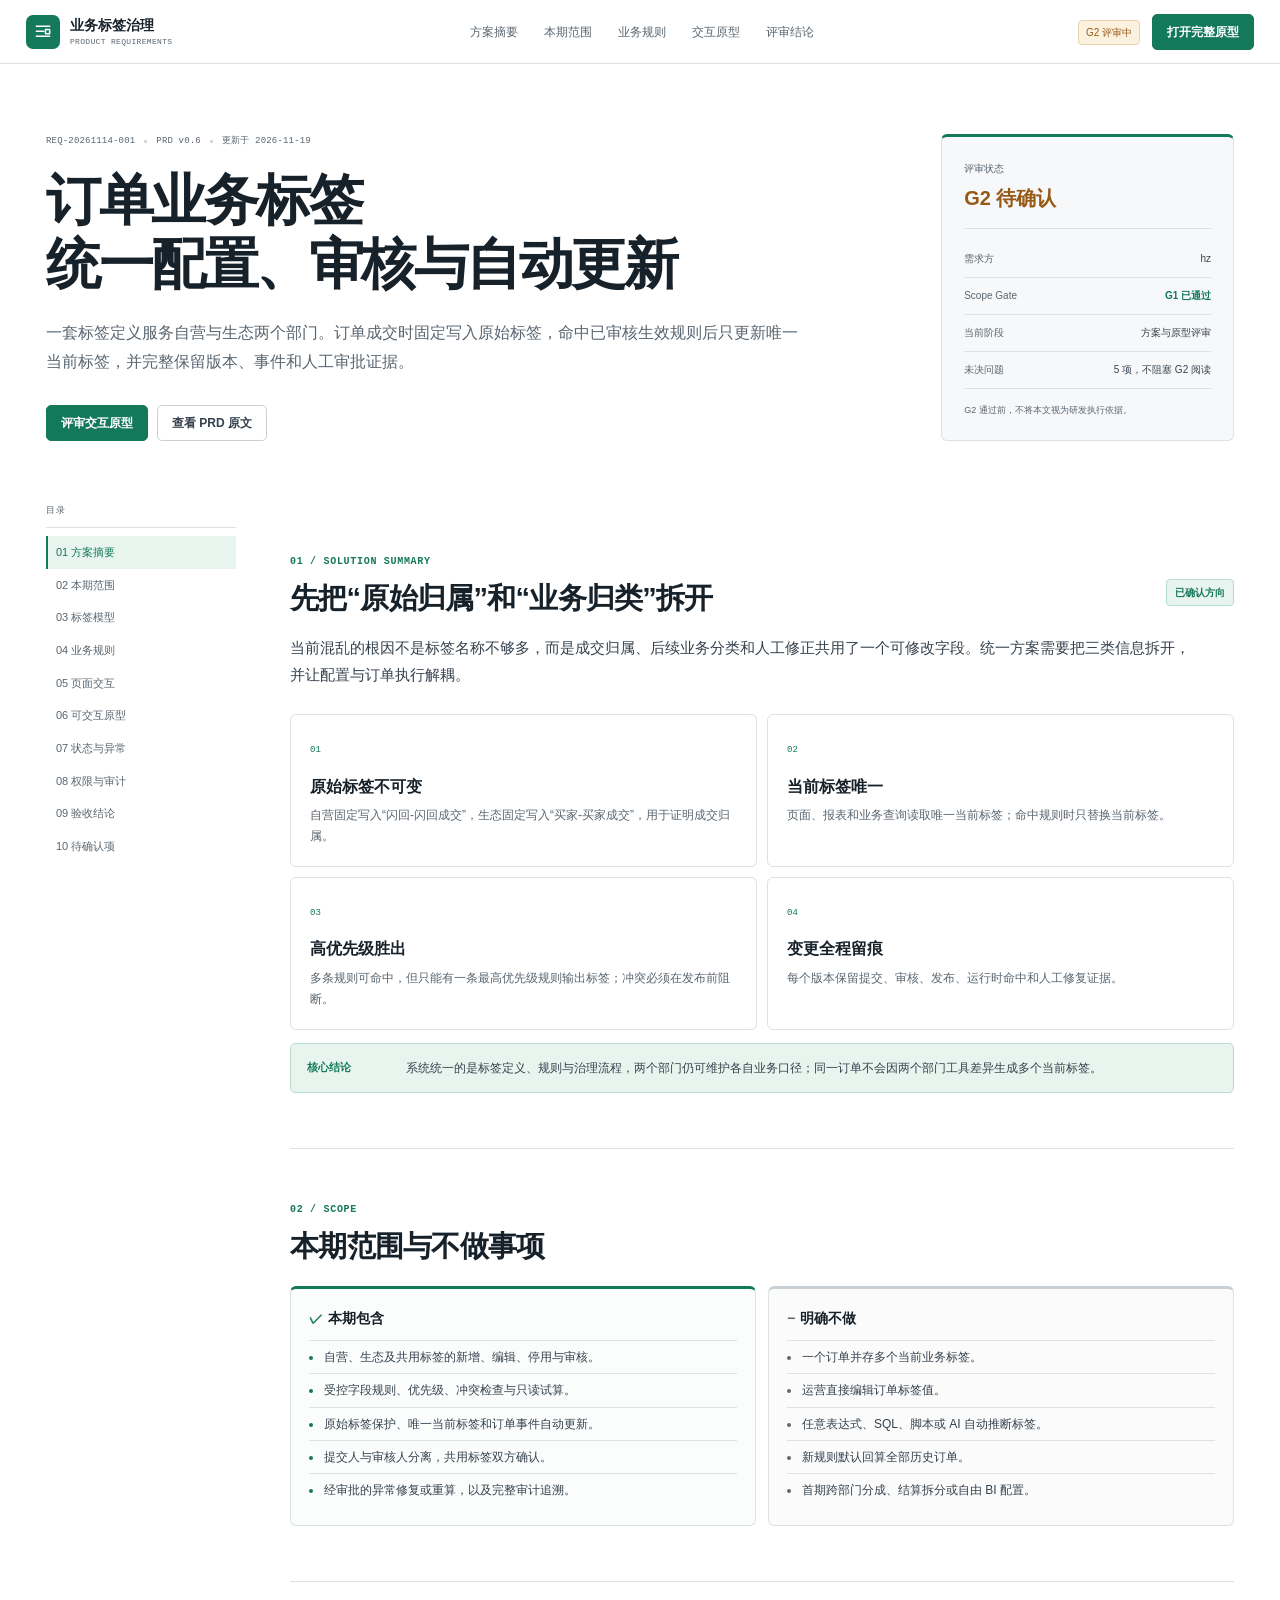
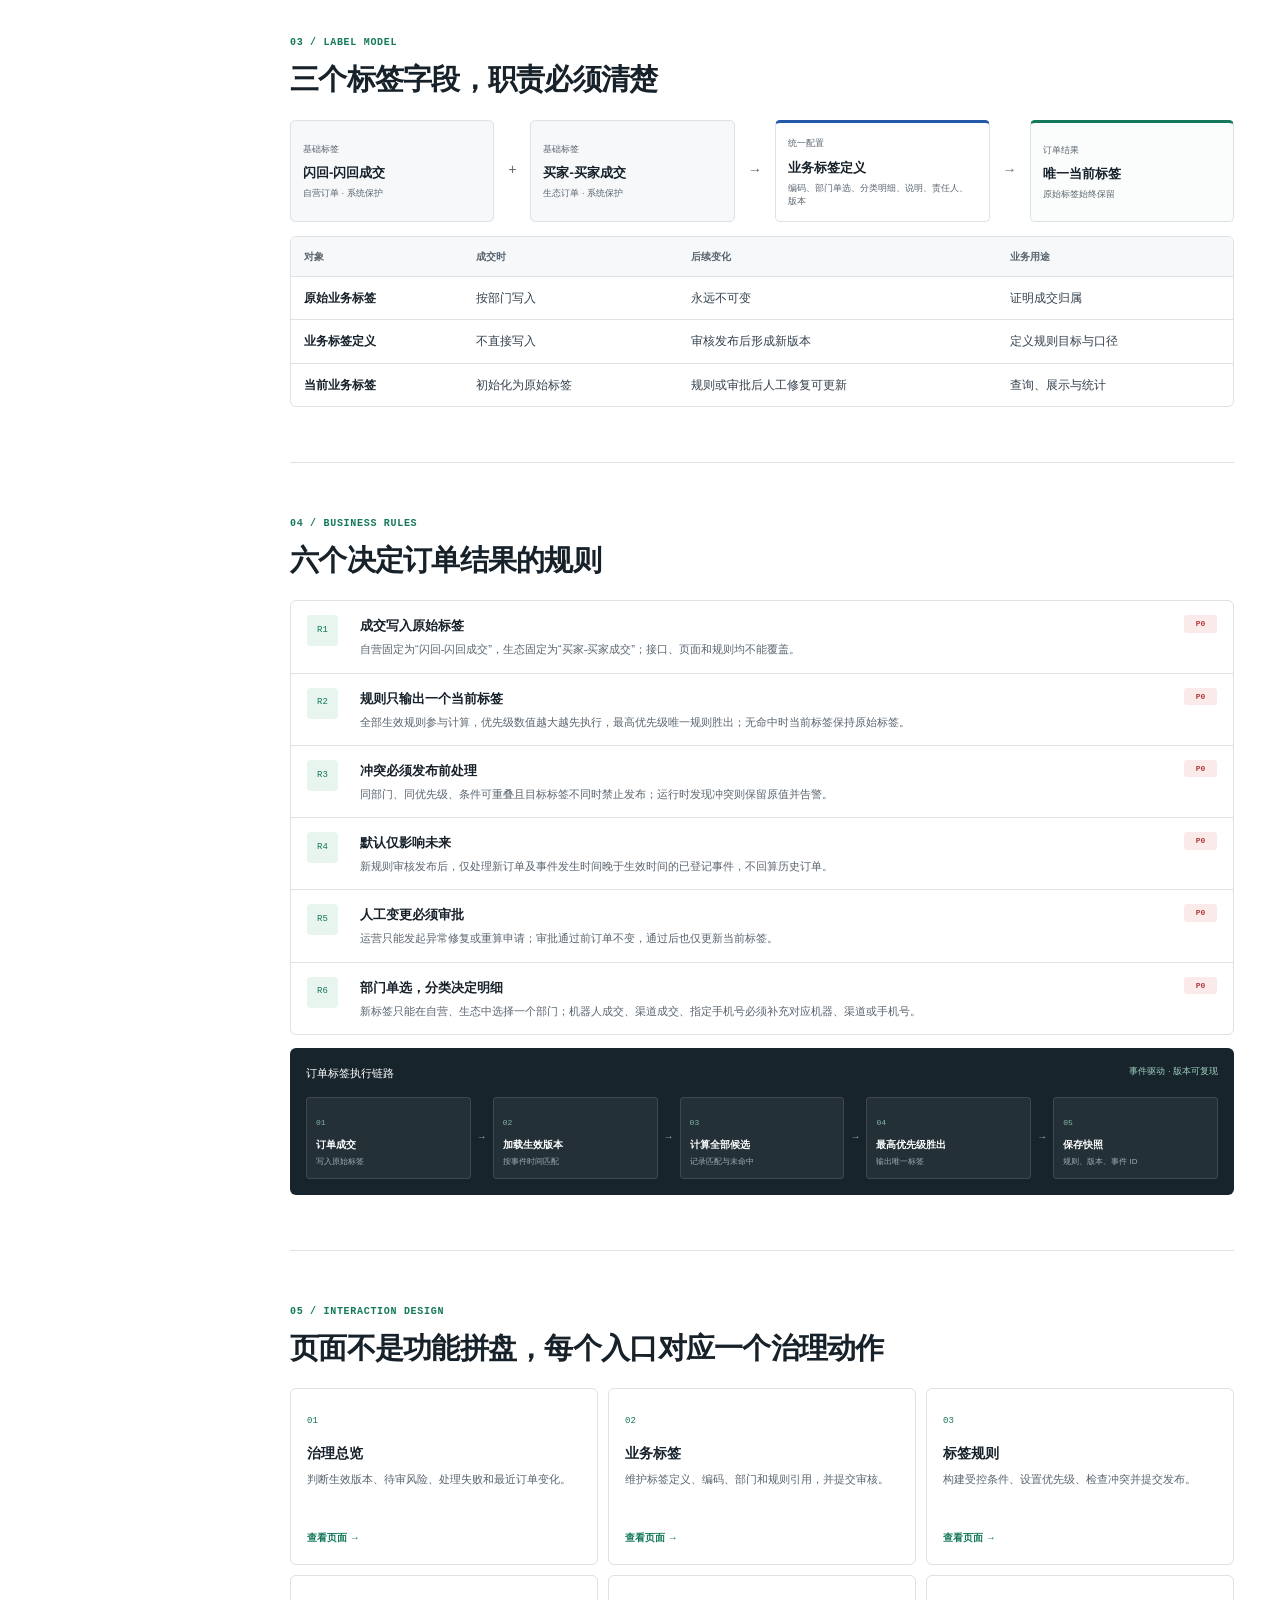
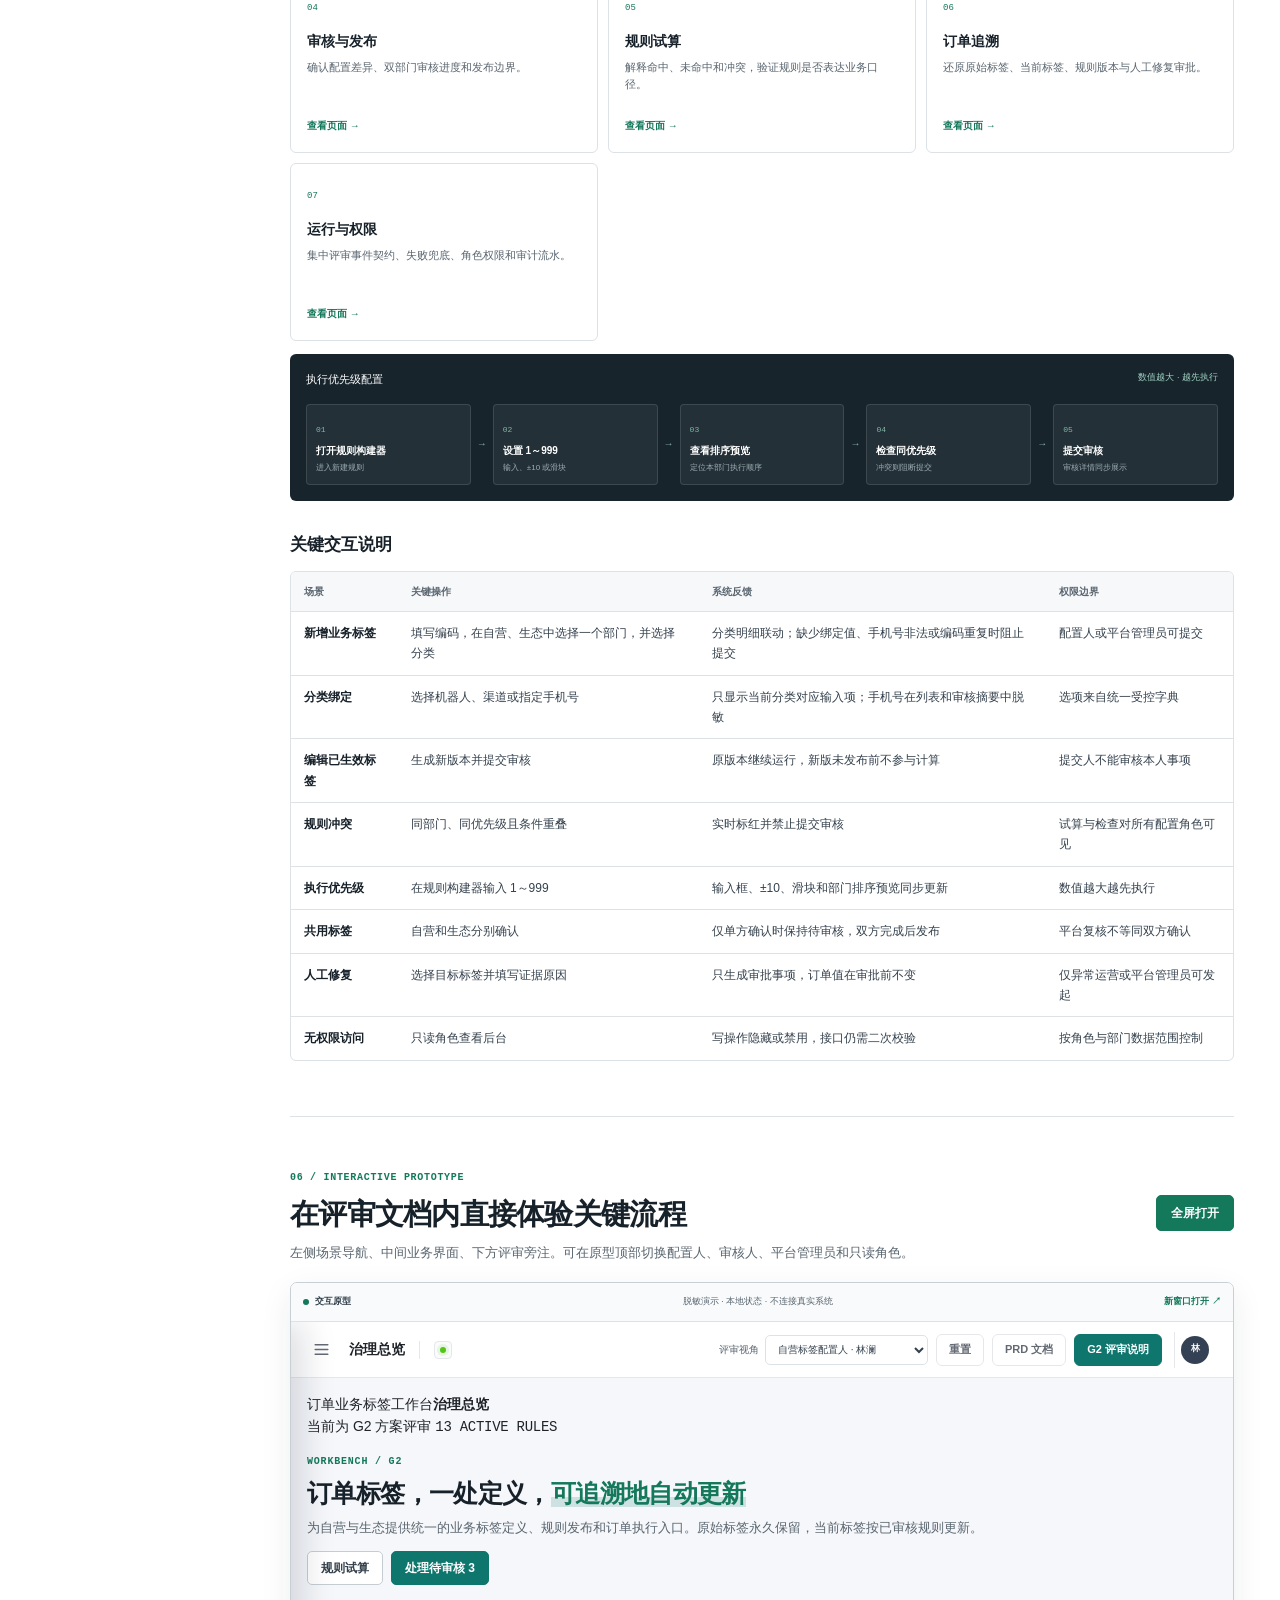
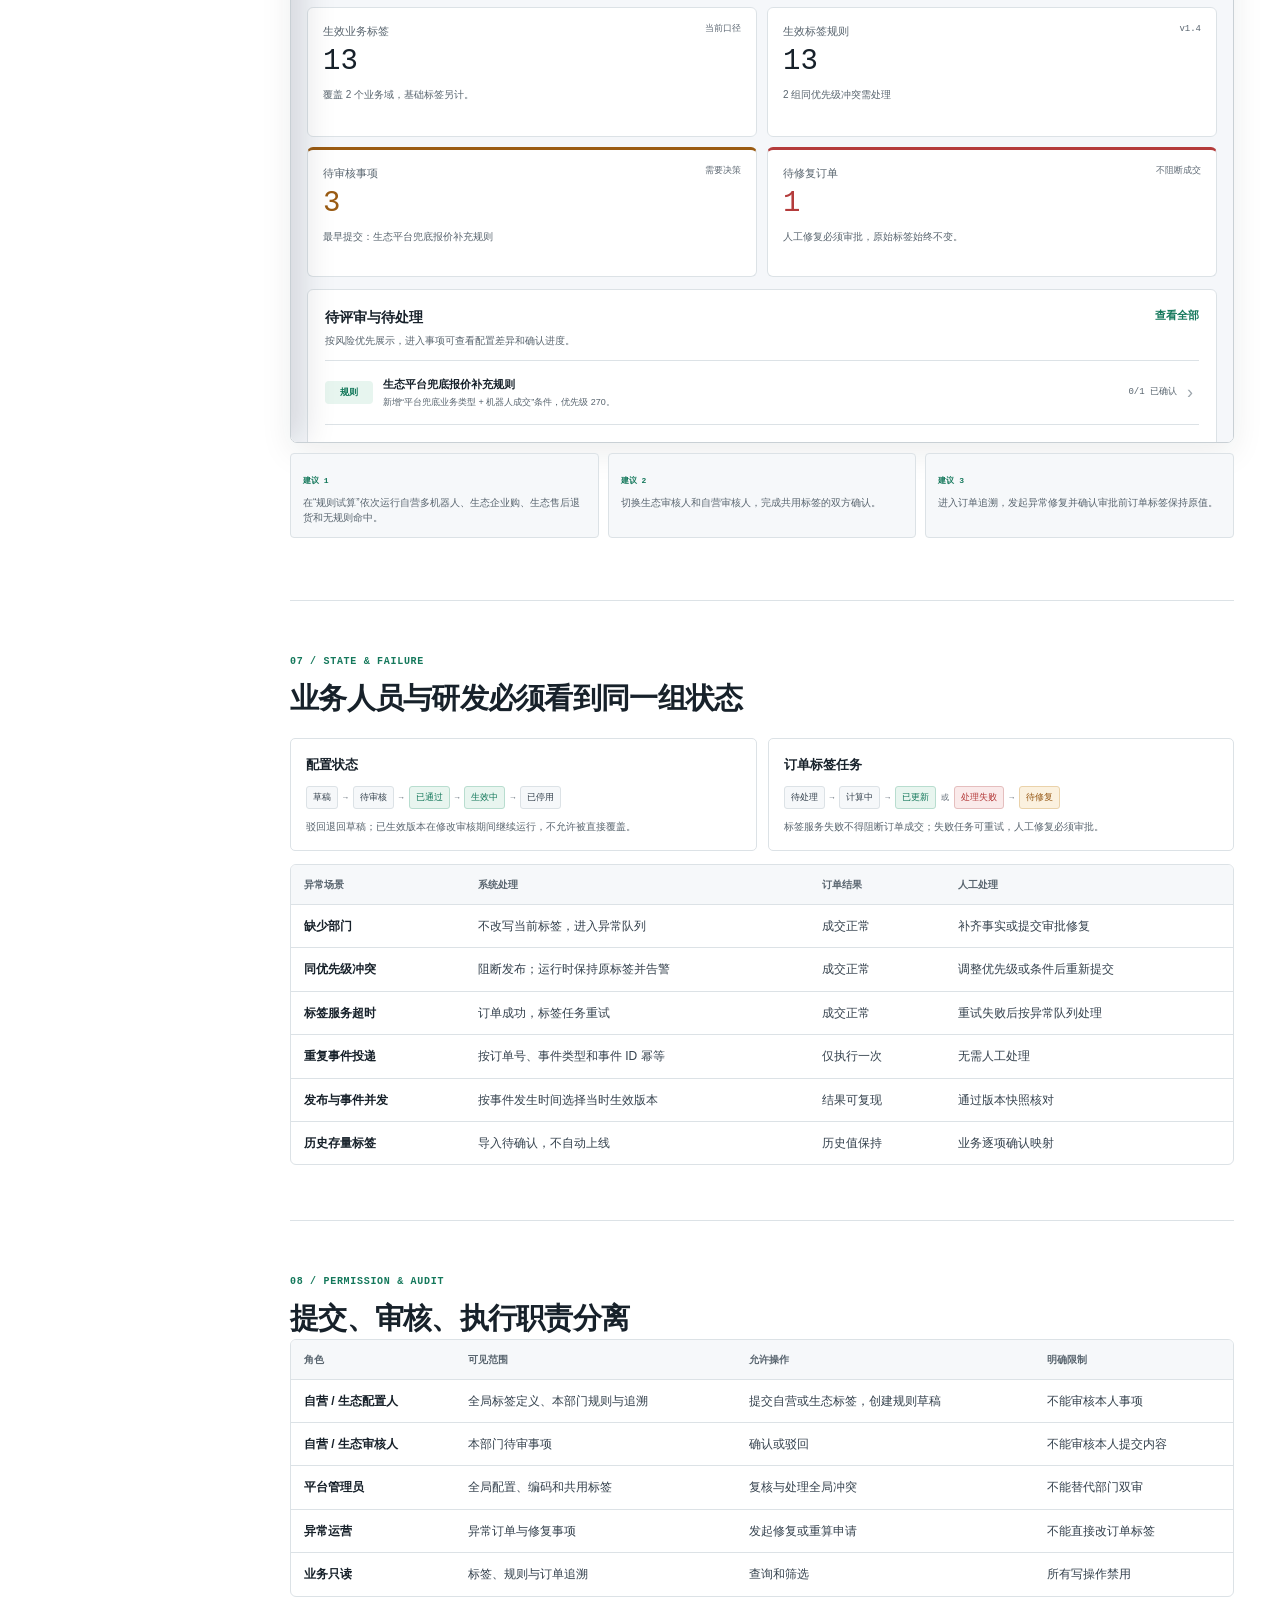
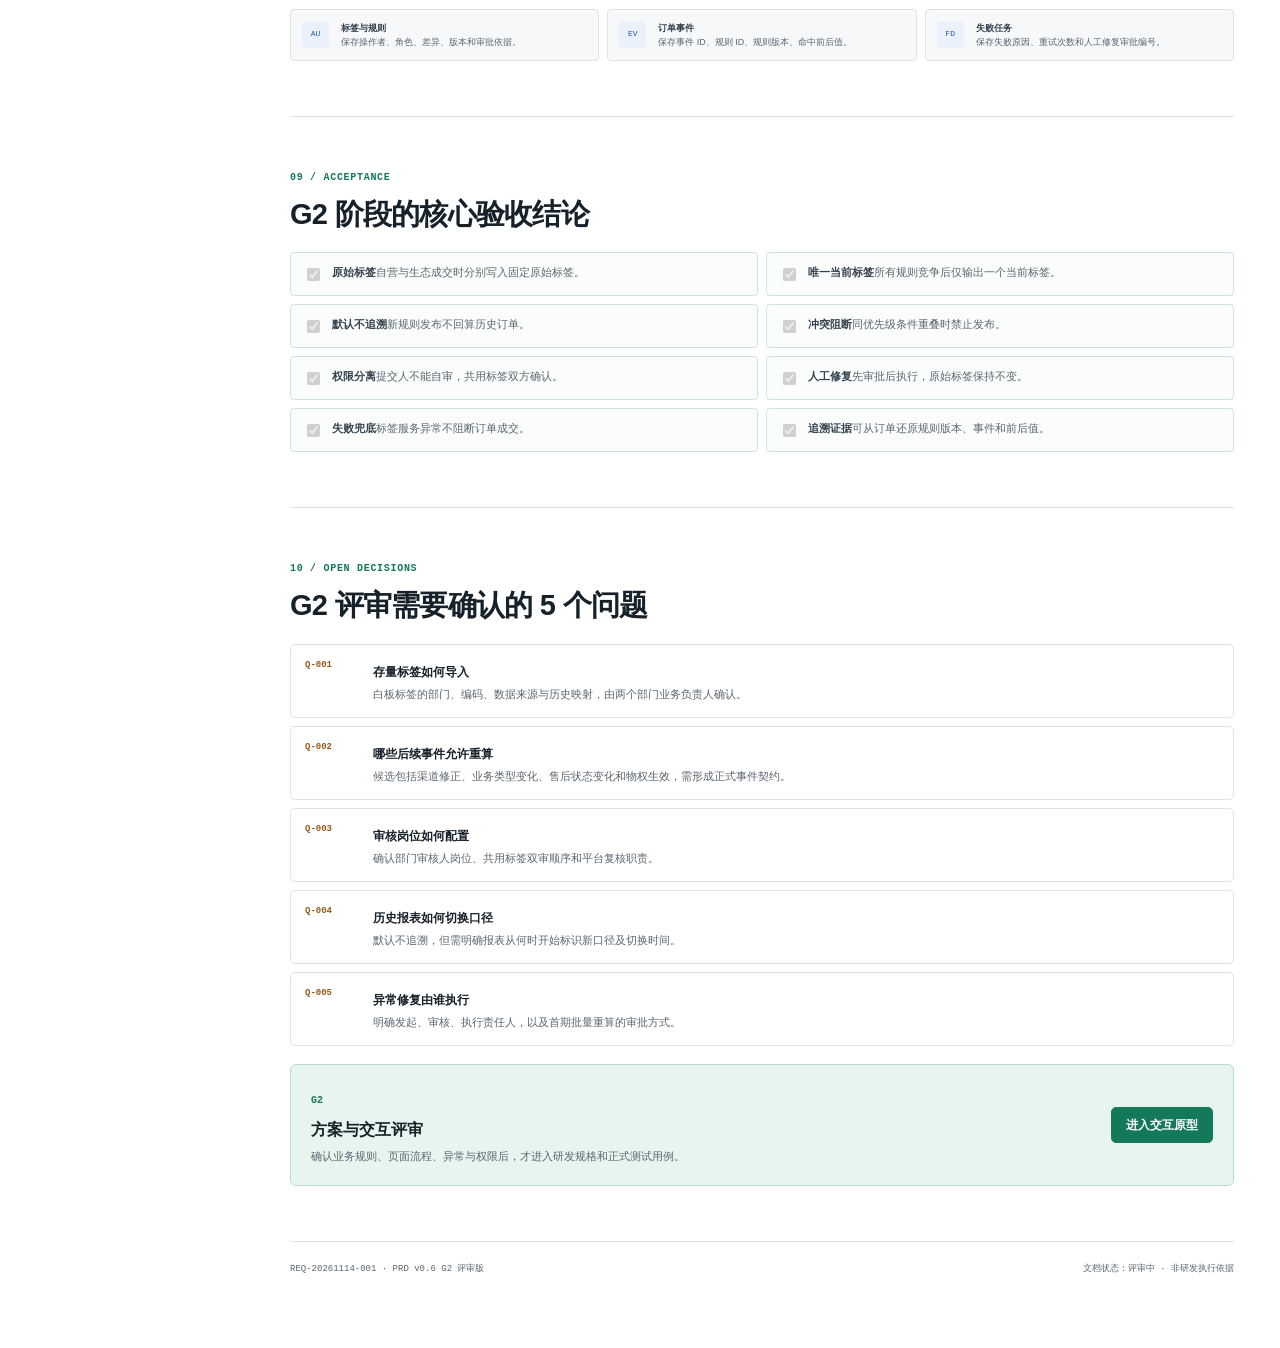
==== index.html @ e38ec915 "feat: 补充规则执行优先级配置" ====
<!doctype html>
<html lang="zh-CN">
  <head>
    <meta charset="UTF-8" />
    <meta name="viewport" content="width=device-width, initial-scale=1" />
    <meta name="theme-color" content="#ffffff" />
    <meta
      name="description"
      content="订单业务标签统一配置、审核与自动更新机制 G2 评审 PRD，包含可交互产品原型。"
    />
    <title>订单业务标签 PRD｜G2 评审</title>
    <link rel="icon" href="data:image/svg+xml,%3Csvg xmlns='http://www.w3.org/2000/svg' viewBox='0 0 64 64'%3E%3Crect width='64' height='64' rx='12' fill='%2314785b'/%3E%3Cpath d='M17 18h30v8H17zm0 11h18v8H17zm21 0h9v8h-9zM17 40h30v8H17z' fill='%23fff'/%3E%3C/svg%3E" />
    <link rel="stylesheet" href="./assets/docs.css?v=20261119-3" />
  </head>
  <body>
    <a class="skip-link" href="#document">跳到 PRD 正文</a>

    <header class="doc-header">
      <a class="doc-brand" href="./index.html" aria-label="返回 PRD 顶部">
        <span class="brand-mark" aria-hidden="true">
          <svg viewBox="0 0 24 24" fill="none" stroke="currentColor" stroke-width="1.8" stroke-linecap="round" stroke-linejoin="round">
            <path d="M4 5h16M4 11h9M4 17h16" />
            <path d="M15 9h5v5h-5z" />
          </svg>
        </span>
        <span><strong>业务标签治理</strong><small>PRODUCT REQUIREMENTS</small></span>
      </a>
      <nav class="doc-nav" aria-label="文档导航">
        <a href="#overview">方案摘要</a>
        <a href="#scope">本期范围</a>
        <a href="#rules">业务规则</a>
        <a href="#prototype">交互原型</a>
        <a href="#approval-review">评审结论</a>
      </nav>
      <div class="header-status">
        <span>G2 评审中</span>
        <a class="button button-primary" href="./prototype.html">打开完整原型</a>
      </div>
    </header>

    <main>
      <section class="doc-hero">
        <div class="doc-hero-main">
          <div class="doc-meta-line"><span>REQ-20261114-001</span><i></i><span>PRD v0.6</span><i></i><span>更新于 2026-11-19</span></div>
          <h1>订单业务标签<br />统一配置、审核与自动更新</h1>
          <p>一套标签定义服务自营与生态两个部门。订单成交时固定写入原始标签，命中已审核生效规则后只更新唯一当前标签，并完整保留版本、事件和人工审批证据。</p>
          <div class="hero-actions">
            <a class="button button-primary" href="#prototype">评审交互原型</a>
            <a class="button button-secondary" href="./prd.md">查看 PRD 原文</a>
          </div>
        </div>
        <aside class="doc-hero-side">
          <div class="hero-side-head"><span>评审状态</span><strong>G2 待确认</strong></div>
          <dl>
            <div><dt>需求方</dt><dd>hz</dd></div>
            <div><dt>Scope Gate</dt><dd class="is-success">G1 已通过</dd></div>
            <div><dt>当前阶段</dt><dd>方案与原型评审</dd></div>
            <div><dt>未决问题</dt><dd>5 项，不阻塞 G2 阅读</dd></div>
          </dl>
          <p>G2 通过前，不将本文视为研发执行依据。</p>
        </aside>
      </section>

      <div class="doc-layout">
        <aside class="doc-toc" aria-label="目录">
          <span>目录</span>
          <a class="is-active" href="#overview">01 方案摘要</a>
          <a href="#scope">02 本期范围</a>
          <a href="#model">03 标签模型</a>
          <a href="#rules">04 业务规则</a>
          <a href="#interaction">05 页面交互</a>
          <a href="#prototype">06 可交互原型</a>
          <a href="#states">07 状态与异常</a>
          <a href="#permission">08 权限与审计</a>
          <a href="#acceptance">09 验收结论</a>
          <a href="#approval-review">10 待确认项</a>
        </aside>

        <article class="doc-content" id="document">
          <section id="overview" class="doc-section">
            <div class="section-kicker">01 / SOLUTION SUMMARY</div>
            <div class="section-heading">
              <h2>先把“原始归属”和“业务归类”拆开</h2>
              <span class="status-tag is-green">已确认方向</span>
            </div>
            <p class="lead">当前混乱的根因不是标签名称不够多，而是成交归属、后续业务分类和人工修正共用了一个可修改字段。统一方案需要把三类信息拆开，并让配置与订单执行解耦。</p>

            <div class="principle-grid">
              <article>
                <span>01</span>
                <h3>原始标签不可变</h3>
                <p>自营固定写入“闪回-闪回成交”，生态固定写入“买家-买家成交”，用于证明成交归属。</p>
              </article>
              <article>
                <span>02</span>
                <h3>当前标签唯一</h3>
                <p>页面、报表和业务查询读取唯一当前标签；命中规则时只替换当前标签。</p>
              </article>
              <article>
                <span>03</span>
                <h3>高优先级胜出</h3>
                <p>多条规则可命中，但只能有一条最高优先级规则输出标签；冲突必须在发布前阻断。</p>
              </article>
              <article>
                <span>04</span>
                <h3>变更全程留痕</h3>
                <p>每个版本保留提交、审核、发布、运行时命中和人工修复证据。</p>
              </article>
            </div>

            <div class="callout is-green">
              <span>核心结论</span>
              <p>系统统一的是标签定义、规则与治理流程，两个部门仍可维护各自业务口径；同一订单不会因两个部门工具差异生成多个当前标签。</p>
            </div>
          </section>

          <section id="scope" class="doc-section">
            <div class="section-kicker">02 / SCOPE</div>
            <h2>本期范围与不做事项</h2>
            <div class="scope-grid">
              <div class="scope-list is-included">
                <h3><span>✓</span>本期包含</h3>
                <ul>
                  <li>自营、生态及共用标签的新增、编辑、停用与审核。</li>
                  <li>受控字段规则、优先级、冲突检查与只读试算。</li>
                  <li>原始标签保护、唯一当前标签和订单事件自动更新。</li>
                  <li>提交人与审核人分离，共用标签双方确认。</li>
                  <li>经审批的异常修复或重算，以及完整审计追溯。</li>
                </ul>
              </div>
              <div class="scope-list is-excluded">
                <h3><span>−</span>明确不做</h3>
                <ul>
                  <li>一个订单并存多个当前业务标签。</li>
                  <li>运营直接编辑订单标签值。</li>
                  <li>任意表达式、SQL、脚本或 AI 自动推断标签。</li>
                  <li>新规则默认回算全部历史订单。</li>
                  <li>首期跨部门分成、结算拆分或自由 BI 配置。</li>
                </ul>
              </div>
            </div>
          </section>

          <section id="model" class="doc-section">
            <div class="section-kicker">03 / LABEL MODEL</div>
            <h2>三个标签字段，职责必须清楚</h2>
            <div class="label-model">
              <article class="base-model">
                <span>基础标签</span>
                <strong>闪回-闪回成交</strong>
                <small>自营订单 · 系统保护</small>
              </article>
              <i>+</i>
              <article class="base-model">
                <span>基础标签</span>
                <strong>买家-买家成交</strong>
                <small>生态订单 · 系统保护</small>
              </article>
              <i>→</i>
              <article class="config-model">
                <span>统一配置</span>
                <strong>业务标签定义</strong>
                <small>编码、部门单选、分类明细、说明、责任人、版本</small>
              </article>
              <i>→</i>
              <article class="result-model">
                <span>订单结果</span>
                <strong>唯一当前标签</strong>
                <small>原始标签始终保留</small>
              </article>
            </div>

            <div class="table-wrap">
              <table>
                <thead><tr><th>对象</th><th>成交时</th><th>后续变化</th><th>业务用途</th></tr></thead>
                <tbody>
                  <tr><td>原始业务标签</td><td>按部门写入</td><td>永远不可变</td><td>证明成交归属</td></tr>
                  <tr><td>业务标签定义</td><td>不直接写入</td><td>审核发布后形成新版本</td><td>定义规则目标与口径</td></tr>
                  <tr><td>当前业务标签</td><td>初始化为原始标签</td><td>规则或审批后人工修复可更新</td><td>查询、展示与统计</td></tr>
                </tbody>
              </table>
            </div>
          </section>

          <section id="rules" class="doc-section">
            <div class="section-kicker">04 / BUSINESS RULES</div>
            <h2>六个决定订单结果的规则</h2>
            <div class="rule-list">
              <article><span>R1</span><div><h3>成交写入原始标签</h3><p>自营固定为“闪回-闪回成交”，生态固定为“买家-买家成交”；接口、页面和规则均不能覆盖。</p></div><b>P0</b></article>
              <article><span>R2</span><div><h3>规则只输出一个当前标签</h3><p>全部生效规则参与计算，优先级数值越大越先执行，最高优先级唯一规则胜出；无命中时当前标签保持原始标签。</p></div><b>P0</b></article>
              <article><span>R3</span><div><h3>冲突必须发布前处理</h3><p>同部门、同优先级、条件可重叠且目标标签不同时禁止发布；运行时发现冲突则保留原值并告警。</p></div><b>P0</b></article>
              <article><span>R4</span><div><h3>默认仅影响未来</h3><p>新规则审核发布后，仅处理新订单及事件发生时间晚于生效时间的已登记事件，不回算历史订单。</p></div><b>P0</b></article>
              <article><span>R5</span><div><h3>人工变更必须审批</h3><p>运营只能发起异常修复或重算申请；审批通过前订单不变，通过后也仅更新当前标签。</p></div><b>P0</b></article>
              <article><span>R6</span><div><h3>部门单选，分类决定明细</h3><p>新标签只能在自营、生态中选择一个部门；机器人成交、渠道成交、指定手机号必须补充对应机器、渠道或手机号。</p></div><b>P0</b></article>
            </div>

            <div class="flow-panel">
              <div class="flow-head"><span>订单标签执行链路</span><b>事件驱动 · 版本可复现</b></div>
              <div class="flow-steps">
                <div><span>01</span><strong>订单成交</strong><small>写入原始标签</small></div><i>→</i>
                <div><span>02</span><strong>加载生效版本</strong><small>按事件时间匹配</small></div><i>→</i>
                <div><span>03</span><strong>计算全部候选</strong><small>记录匹配与未命中</small></div><i>→</i>
                <div><span>04</span><strong>最高优先级胜出</strong><small>输出唯一标签</small></div><i>→</i>
                <div><span>05</span><strong>保存快照</strong><small>规则、版本、事件 ID</small></div>
              </div>
            </div>
          </section>

          <section id="interaction" class="doc-section">
            <div class="section-kicker">05 / INTERACTION DESIGN</div>
            <h2>页面不是功能拼盘，每个入口对应一个治理动作</h2>
            <div class="interaction-grid">
              <article><span>01</span><h3>治理总览</h3><p>判断生效版本、待审风险、处理失败和最近订单变化。</p><a href="./prototype.html#overview">查看页面 →</a></article>
              <article><span>02</span><h3>业务标签</h3><p>维护标签定义、编码、部门和规则引用，并提交审核。</p><a href="./prototype.html#labels">查看页面 →</a></article>
              <article><span>03</span><h3>标签规则</h3><p>构建受控条件、设置优先级、检查冲突并提交发布。</p><a href="./prototype.html#rules">查看页面 →</a></article>
              <article><span>04</span><h3>审核与发布</h3><p>确认配置差异、双部门审核进度和发布边界。</p><a href="./prototype.html#approvals">查看页面 →</a></article>
              <article><span>05</span><h3>规则试算</h3><p>解释命中、未命中和冲突，验证规则是否表达业务口径。</p><a href="./prototype.html#simulator">查看页面 →</a></article>
              <article><span>06</span><h3>订单追溯</h3><p>还原原始标签、当前标签、规则版本与人工修复审批。</p><a href="./prototype.html#trace">查看页面 →</a></article>
              <article><span>07</span><h3>运行与权限</h3><p>集中评审事件契约、失败兜底、角色权限和审计流水。</p><a href="./prototype.html#runtime">查看页面 →</a></article>
            </div>

            <div class="flow-panel">
              <div class="flow-head"><span>执行优先级配置</span><b>数值越大 · 越先执行</b></div>
              <div class="flow-steps">
                <div><span>01</span><strong>打开规则构建器</strong><small>进入新建规则</small></div><i>→</i>
                <div><span>02</span><strong>设置 1～999</strong><small>输入、±10 或滑块</small></div><i>→</i>
                <div><span>03</span><strong>查看排序预览</strong><small>定位本部门执行顺序</small></div><i>→</i>
                <div><span>04</span><strong>检查同优先级</strong><small>冲突则阻断提交</small></div><i>→</i>
                <div><span>05</span><strong>提交审核</strong><small>审核详情同步展示</small></div>
              </div>
            </div>

            <h3 class="subhead">关键交互说明</h3>
            <div class="table-wrap">
              <table>
                <thead><tr><th>场景</th><th>关键操作</th><th>系统反馈</th><th>权限边界</th></tr></thead>
                <tbody>
                  <tr><td>新增业务标签</td><td>填写编码，在自营、生态中选择一个部门，并选择分类</td><td>分类明细联动；缺少绑定值、手机号非法或编码重复时阻止提交</td><td>配置人或平台管理员可提交</td></tr>
                  <tr><td>分类绑定</td><td>选择机器人、渠道或指定手机号</td><td>只显示当前分类对应输入项；手机号在列表和审核摘要中脱敏</td><td>选项来自统一受控字典</td></tr>
                  <tr><td>编辑已生效标签</td><td>生成新版本并提交审核</td><td>原版本继续运行，新版未发布前不参与计算</td><td>提交人不能审核本人事项</td></tr>
                  <tr><td>规则冲突</td><td>同部门、同优先级且条件重叠</td><td>实时标红并禁止提交审核</td><td>试算与检查对所有配置角色可见</td></tr>
                  <tr><td>执行优先级</td><td>在规则构建器输入 1～999</td><td>输入框、±10、滑块和部门排序预览同步更新</td><td>数值越大越先执行</td></tr>
                  <tr><td>共用标签</td><td>自营和生态分别确认</td><td>仅单方确认时保持待审核，双方完成后发布</td><td>平台复核不等同双方确认</td></tr>
                  <tr><td>人工修复</td><td>选择目标标签并填写证据原因</td><td>只生成审批事项，订单值在审批前不变</td><td>仅异常运营或平台管理员可发起</td></tr>
                  <tr><td>无权限访问</td><td>只读角色查看后台</td><td>写操作隐藏或禁用，接口仍需二次校验</td><td>按角色与部门数据范围控制</td></tr>
                </tbody>
              </table>
            </div>
          </section>

          <section id="prototype" class="doc-section prototype-section">
            <div class="section-kicker">06 / INTERACTIVE PROTOTYPE</div>
            <div class="section-heading">
              <div>
                <h2>在评审文档内直接体验关键流程</h2>
                <p>左侧场景导航、中间业务界面、下方评审旁注。可在原型顶部切换配置人、审核人、平台管理员和只读角色。</p>
              </div>
              <a class="button button-primary" href="./prototype.html" target="_blank" rel="noopener">全屏打开</a>
            </div>
            <div class="prototype-frame">
              <div class="prototype-toolbar">
                <span><i></i>交互原型</span>
                <span>脱敏演示 · 本地状态 · 不连接真实系统</span>
                <a href="./prototype.html" target="_blank" rel="noopener">新窗口打开 ↗</a>
              </div>
              <iframe src="./prototype.html#overview" title="订单业务标签治理可交互原型" loading="lazy"></iframe>
            </div>
            <div class="prototype-guide">
              <div><b>建议 1</b><p>在“规则试算”依次运行自营多机器人、生态企业购、生态售后退货和无规则命中。</p></div>
              <div><b>建议 2</b><p>切换生态审核人和自营审核人，完成共用标签的双方确认。</p></div>
              <div><b>建议 3</b><p>进入订单追溯，发起异常修复并确认审批前订单标签保持原值。</p></div>
            </div>
          </section>

          <section id="states" class="doc-section">
            <div class="section-kicker">07 / STATE &amp; FAILURE</div>
            <h2>业务人员与研发必须看到同一组状态</h2>
            <div class="state-columns">
              <div>
                <h3>配置状态</h3>
                <div class="state-flow">
                  <span>草稿</span><i>→</i><span>待审核</span><i>→</i><span class="is-success">已通过</span><i>→</i><span class="is-success">生效中</span><i>→</i><span>已停用</span>
                </div>
                <p>驳回退回草稿；已生效版本在修改审核期间继续运行，不允许被直接覆盖。</p>
              </div>
              <div>
                <h3>订单标签任务</h3>
                <div class="state-flow">
                  <span>待处理</span><i>→</i><span>计算中</span><i>→</i><span class="is-success">已更新</span><i>或</i><span class="is-danger">处理失败</span><i>→</i><span class="is-warning">待修复</span>
                </div>
                <p>标签服务失败不得阻断订单成交；失败任务可重试，人工修复必须审批。</p>
              </div>
            </div>

            <div class="table-wrap">
              <table>
                <thead><tr><th>异常场景</th><th>系统处理</th><th>订单结果</th><th>人工处理</th></tr></thead>
                <tbody>
                  <tr><td>缺少部门</td><td>不改写当前标签，进入异常队列</td><td>成交正常</td><td>补齐事实或提交审批修复</td></tr>
                  <tr><td>同优先级冲突</td><td>阻断发布；运行时保持原标签并告警</td><td>成交正常</td><td>调整优先级或条件后重新提交</td></tr>
                  <tr><td>标签服务超时</td><td>订单成功，标签任务重试</td><td>成交正常</td><td>重试失败后按异常队列处理</td></tr>
                  <tr><td>重复事件投递</td><td>按订单号、事件类型和事件 ID 幂等</td><td>仅执行一次</td><td>无需人工处理</td></tr>
                  <tr><td>发布与事件并发</td><td>按事件发生时间选择当时生效版本</td><td>结果可复现</td><td>通过版本快照核对</td></tr>
                  <tr><td>历史存量标签</td><td>导入待确认，不自动上线</td><td>历史值保持</td><td>业务逐项确认映射</td></tr>
                </tbody>
              </table>
            </div>
          </section>

          <section id="permission" class="doc-section">
            <div class="section-kicker">08 / PERMISSION &amp; AUDIT</div>
            <h2>提交、审核、执行职责分离</h2>
            <div class="table-wrap">
              <table>
                <thead><tr><th>角色</th><th>可见范围</th><th>允许操作</th><th>明确限制</th></tr></thead>
                <tbody>
                  <tr><td>自营 / 生态配置人</td><td>全局标签定义、本部门规则与追溯</td><td>提交自营或生态标签，创建规则草稿</td><td>不能审核本人事项</td></tr>
                  <tr><td>自营 / 生态审核人</td><td>本部门待审事项</td><td>确认或驳回</td><td>不能审核本人提交内容</td></tr>
                  <tr><td>平台管理员</td><td>全局配置、编码和共用标签</td><td>复核与处理全局冲突</td><td>不能替代部门双审</td></tr>
                  <tr><td>异常运营</td><td>异常订单与修复事项</td><td>发起修复或重算申请</td><td>不能直接改订单标签</td></tr>
                  <tr><td>业务只读</td><td>标签、规则与订单追溯</td><td>查询和筛选</td><td>所有写操作禁用</td></tr>
                </tbody>
              </table>
            </div>
            <div class="audit-band">
              <div><span>AU</span><p><b>标签与规则</b>保存操作者、角色、差异、版本和审批依据。</p></div>
              <div><span>EV</span><p><b>订单事件</b>保存事件 ID、规则 ID、规则版本、命中前后值。</p></div>
              <div><span>FD</span><p><b>失败任务</b>保存失败原因、重试次数和人工修复审批编号。</p></div>
            </div>
          </section>

          <section id="acceptance" class="doc-section">
            <div class="section-kicker">09 / ACCEPTANCE</div>
            <h2>G2 阶段的核心验收结论</h2>
            <div class="acceptance-list">
              <label><input type="checkbox" checked disabled /><span><b>原始标签</b>自营与生态成交时分别写入固定原始标签。</span></label>
              <label><input type="checkbox" checked disabled /><span><b>唯一当前标签</b>所有规则竞争后仅输出一个当前标签。</span></label>
              <label><input type="checkbox" checked disabled /><span><b>默认不追溯</b>新规则发布不回算历史订单。</span></label>
              <label><input type="checkbox" checked disabled /><span><b>冲突阻断</b>同优先级条件重叠时禁止发布。</span></label>
              <label><input type="checkbox" checked disabled /><span><b>权限分离</b>提交人不能自审，共用标签双方确认。</span></label>
              <label><input type="checkbox" checked disabled /><span><b>人工修复</b>先审批后执行，原始标签保持不变。</span></label>
              <label><input type="checkbox" checked disabled /><span><b>失败兜底</b>标签服务异常不阻断订单成交。</span></label>
              <label><input type="checkbox" checked disabled /><span><b>追溯证据</b>可从订单还原规则版本、事件和前后值。</span></label>
            </div>
          </section>

          <section id="approval-review" class="doc-section">
            <div class="section-kicker">10 / OPEN DECISIONS</div>
            <h2>G2 评审需要确认的 5 个问题</h2>
            <ol class="question-list">
              <li><span>Q-001</span><div><b>存量标签如何导入</b><p>白板标签的部门、编码、数据来源与历史映射，由两个部门业务负责人确认。</p></div></li>
              <li><span>Q-002</span><div><b>哪些后续事件允许重算</b><p>候选包括渠道修正、业务类型变化、售后状态变化和物权生效，需形成正式事件契约。</p></div></li>
              <li><span>Q-003</span><div><b>审核岗位如何配置</b><p>确认部门审核人岗位、共用标签双审顺序和平台复核职责。</p></div></li>
              <li><span>Q-004</span><div><b>历史报表如何切换口径</b><p>默认不追溯，但需明确报表从何时开始标识新口径及切换时间。</p></div></li>
              <li><span>Q-005</span><div><b>异常修复由谁执行</b><p>明确发起、审核、执行责任人，以及首期批量重算的审批方式。</p></div></li>
            </ol>

            <div class="gate-card">
              <div><span>G2</span><h3>方案与交互评审</h3><p>确认业务规则、页面流程、异常与权限后，才进入研发规格和正式测试用例。</p></div>
              <a class="button button-primary" href="./prototype.html">进入交互原型</a>
            </div>
          </section>

          <footer class="doc-footer">
            <span>REQ-20261114-001 · PRD v0.6 G2 评审版</span>
            <span>文档状态：评审中 · 非研发执行依据</span>
          </footer>
        </article>
      </div>
    </main>
  </body>
</html>
---- assets/docs.css ----
:root {
  --ink: #17212a;
  --ink-2: #34414d;
  --muted: #59656f;
  --muted-2: #5d6873;
  --line: #dce2e6;
  --line-strong: #c9d0d5;
  --paper: #fff;
  --paper-soft: #f6f8fa;
  --green: #14785b;
  --green-dark: #0e684d;
  --green-soft: #e8f5ef;
  --blue: #2459a9;
  --blue-soft: #ebf1fa;
  --amber: #975916;
  --amber-soft: #fbf1df;
  --red: #b43b3b;
  --red-soft: #faeaea;
  --font: -apple-system, BlinkMacSystemFont, "Segoe UI", "PingFang SC", "Hiragino Sans GB", "Microsoft YaHei", sans-serif;
  --mono: "SFMono-Regular", "Roboto Mono", "Cascadia Code", monospace;
}

*, *::before, *::after { box-sizing: border-box; }
html { scroll-behavior: smooth; scroll-padding-top: 84px; }
body {
  min-width: 320px;
  margin: 0;
  color: var(--ink);
  background: #fff;
  font-family: var(--font);
  font-size: 15px;
  line-height: 1.7;
  -webkit-font-smoothing: antialiased;
}
button, input, select, textarea { font: inherit; color: inherit; }
button { cursor: pointer; }
a { color: inherit; text-decoration: none; }
svg { display: block; }

.skip-link {
  position: fixed;
  left: 12px;
  top: -60px;
  z-index: 100;
  padding: 8px 13px;
  color: #fff;
  background: var(--green);
  border-radius: 5px;
  font-size: 12px;
  transition: top 150ms ease;
}
.skip-link:focus { top: 10px; }

.doc-header {
  position: sticky;
  top: 0;
  z-index: 40;
  height: 64px;
  display: grid;
  grid-template-columns: auto minmax(0, 1fr) auto;
  align-items: center;
  gap: 28px;
  padding: 0 max(26px, calc((100vw - 1240px) / 2));
  background: rgba(255, 255, 255, 0.97);
  border-bottom: 1px solid var(--line);
  backdrop-filter: blur(12px);
}
.doc-brand { display: flex; align-items: center; gap: 10px; min-width: 180px; }
.brand-mark {
  width: 34px;
  height: 34px;
  display: grid;
  place-items: center;
  color: #fff;
  background: var(--green);
  border-radius: 7px;
}
.brand-mark svg { width: 20px; height: 20px; }
.doc-brand > span:last-child { display: grid; line-height: 1.25; }
.doc-brand strong { font-size: 14px; font-weight: 650; }
.doc-brand small { margin-top: 2px; color: var(--muted); font-family: var(--mono); font-size: 8px; letter-spacing: .04em; }
.doc-nav { display: flex; align-items: center; justify-content: center; gap: 26px; }
.doc-nav a {
  position: relative;
  display: inline-flex;
  align-items: center;
  height: 64px;
  color: var(--muted);
  font-size: 12px;
}
.doc-nav a:hover { color: var(--green); }
.doc-nav a:hover::after {
  content: "";
  position: absolute;
  left: 0;
  right: 0;
  bottom: -1px;
  height: 2px;
  background: var(--green);
}
.header-status { display: flex; align-items: center; gap: 12px; }
.header-status > span {
  padding: 3px 7px;
  color: var(--amber);
  background: var(--amber-soft);
  border: 1px solid #ead2aa;
  border-radius: 4px;
  font-size: 10px;
  white-space: nowrap;
}

.button {
  min-height: 36px;
  display: inline-flex;
  align-items: center;
  justify-content: center;
  padding: 0 14px;
  border: 1px solid var(--line-strong);
  border-radius: 5px;
  font-size: 12px;
  font-weight: 600;
  line-height: 1;
  transition: background 150ms ease, border-color 150ms ease, color 150ms ease;
}
.button:hover { color: var(--green); border-color: #9cc7ba; background: #f8fbfa; }
.button-primary { color: #fff; background: var(--green); border-color: var(--green); }
.button-primary:hover { color: #fff; background: var(--green-dark); border-color: var(--green-dark); }
.button-secondary { color: var(--ink-2); background: #fff; }

main { overflow: hidden; }
.doc-hero {
  min-height: 430px;
  display: grid;
  grid-template-columns: minmax(0, 1.55fr) minmax(285px, .55fr);
  gap: 70px;
  align-items: center;
  max-width: 1240px;
  margin: 0 auto;
  padding: 70px 26px 60px;
}
.doc-hero-main { min-width: 0; }
.doc-meta-line {
  display: flex;
  flex-wrap: wrap;
  align-items: center;
  gap: 9px;
  color: var(--muted);
  font-family: var(--mono);
  font-size: 9px;
  letter-spacing: .02em;
}
.doc-meta-line i { width: 3px; height: 3px; border-radius: 50%; background: var(--line-strong); }
.doc-hero h1 {
  max-width: 760px;
  margin: 20px 0 0;
  font-size: clamp(40px, 4.3vw, 58px);
  font-weight: 680;
  line-height: 1.16;
  letter-spacing: -.045em;
}
.doc-hero-main > p {
  max-width: 760px;
  margin: 22px 0 0;
  color: var(--muted);
  font-size: 16px;
  line-height: 1.8;
}
.hero-actions { display: flex; flex-wrap: wrap; gap: 9px; margin-top: 28px; }
.doc-hero-side {
  align-self: stretch;
  display: flex;
  flex-direction: column;
  justify-content: center;
  padding: 22px;
  background: var(--paper-soft);
  border: 1px solid var(--line);
  border-top: 3px solid var(--green);
  border-radius: 6px;
}
.hero-side-head { padding-bottom: 13px; border-bottom: 1px solid var(--line); }
.hero-side-head span { display: block; color: var(--muted); font-size: 10px; }
.hero-side-head strong { display: block; margin-top: 4px; color: var(--amber); font-size: 20px; }
.doc-hero-side dl { margin: 12px 0; }
.doc-hero-side dl > div { min-height: 37px; display: flex; justify-content: space-between; gap: 12px; align-items: center; border-bottom: 1px solid var(--line); }
.doc-hero-side dt { color: var(--muted); font-size: 10px; }
.doc-hero-side dd { margin: 0; color: var(--ink-2); font-size: 10px; text-align: right; }
.doc-hero-side .is-success { color: var(--green); font-weight: 600; }
.doc-hero-side > p { margin: 2px 0 0; color: var(--muted); font-size: 9px; line-height: 1.6; }

.doc-layout {
  max-width: 1240px;
  display: grid;
  grid-template-columns: 190px minmax(0, 1fr);
  gap: 54px;
  margin: 0 auto;
  padding: 0 26px 70px;
}
.doc-toc {
  position: sticky;
  top: 94px;
  align-self: start;
  display: grid;
  padding: 3px 0 0;
}
.doc-toc > span {
  margin-bottom: 8px;
  padding-bottom: 8px;
  color: var(--muted-2);
  border-bottom: 1px solid var(--line);
  font-family: var(--mono);
  font-size: 9px;
  letter-spacing: .07em;
}
.doc-toc a {
  display: block;
  padding: 7px 8px;
  color: var(--muted);
  border-left: 2px solid transparent;
  font-size: 11px;
}
.doc-toc a:hover,
.doc-toc a.is-active { color: var(--green); border-left-color: var(--green); background: var(--green-soft); }

.doc-content { min-width: 0; }
.doc-section {
  padding: 52px 0 55px;
  border-top: 1px solid var(--line);
}
.doc-section:first-child { border-top: 0; }
.section-kicker {
  margin-bottom: 9px;
  color: var(--green);
  font-family: var(--mono);
  font-size: 10px;
  font-weight: 600;
  letter-spacing: .07em;
}
.doc-section h2 {
  max-width: 850px;
  margin: 0;
  color: var(--ink);
  font-size: 29px;
  font-weight: 670;
  line-height: 1.35;
  letter-spacing: -.025em;
}
.section-heading { display: flex; justify-content: space-between; align-items: flex-start; gap: 20px; }
.section-heading > div > p { margin: 8px 0 0; color: var(--muted); font-size: 13px; }
.lead {
  max-width: 900px;
  margin: 16px 0 25px;
  color: var(--ink-2);
  font-size: 15px;
  line-height: 1.85;
}
.status-tag {
  display: inline-flex;
  padding: 4px 8px;
  border: 1px solid;
  border-radius: 4px;
  font-size: 10px;
  font-weight: 600;
  white-space: nowrap;
}
.status-tag.is-green { color: var(--green); background: var(--green-soft); border-color: #b8ddcf; }

.principle-grid {
  display: grid;
  grid-template-columns: repeat(2, minmax(0, 1fr));
  gap: 10px;
  margin-top: 22px;
}
.principle-grid article {
  min-height: 145px;
  padding: 19px;
  background: #fff;
  border: 1px solid var(--line);
  border-radius: 6px;
}
.principle-grid article > span {
  color: var(--green);
  font-family: var(--mono);
  font-size: 9px;
}
.principle-grid h3 { margin: 13px 0 5px; font-size: 16px; }
.principle-grid p { margin: 0; color: var(--muted); font-size: 12px; line-height: 1.75; }
.callout {
  display: grid;
  grid-template-columns: 84px minmax(0, 1fr);
  gap: 15px;
  margin-top: 13px;
  padding: 14px 16px;
  border: 1px solid;
  border-radius: 5px;
}
.callout.is-green { color: var(--green); background: var(--green-soft); border-color: #b8ddcf; }
.callout > span { font-size: 11px; font-weight: 650; }
.callout p { margin: 0; color: var(--ink-2); font-size: 12px; }

.scope-grid { display: grid; grid-template-columns: repeat(2, minmax(0, 1fr)); gap: 12px; margin-top: 20px; }
.scope-list { padding: 18px; border: 1px solid var(--line); border-radius: 6px; }
.scope-list.is-included { background: #fbfdfc; border-top: 3px solid var(--green); }
.scope-list.is-excluded { background: #fbfbfb; border-top: 3px solid var(--line-strong); }
.scope-list h3 { margin: 0 0 9px; font-size: 14px; }
.scope-list h3 span { margin-right: 5px; color: var(--green); }
.scope-list.is-excluded h3 span { color: var(--muted); }
.scope-list ul { margin: 0; padding: 0; list-style: none; }
.scope-list li { position: relative; padding: 6px 0 6px 15px; color: var(--ink-2); border-top: 1px solid var(--line); font-size: 12px; }
.scope-list li::before { content: ""; position: absolute; left: 0; top: 15px; width: 4px; height: 4px; background: var(--green); border-radius: 50%; }
.scope-list.is-excluded li::before { background: var(--muted-2); }

.label-model {
  display: grid;
  grid-template-columns: minmax(0, 1fr) 22px minmax(0, 1fr) 26px minmax(0, 1.05fr) 26px minmax(0, 1fr);
  align-items: center;
  gap: 7px;
  margin: 21px 0 14px;
}
.label-model article { min-width: 0; min-height: 102px; display: flex; flex-direction: column; justify-content: center; padding: 12px; border: 1px solid var(--line); border-radius: 5px; }
.label-model article > span { color: var(--muted); font-size: 9px; }
.label-model article > strong { overflow: hidden; margin-top: 5px; font-size: 13px; text-overflow: ellipsis; white-space: nowrap; }
.label-model article > small { margin-top: 3px; color: var(--muted); font-size: 9px; line-height: 1.45; }
.label-model .base-model { background: var(--paper-soft); }
.label-model .config-model { border-top: 3px solid var(--blue); }
.label-model .result-model { border-top: 3px solid var(--green); background: #fbfdfc; }
.label-model > i { color: var(--muted-2); font-family: var(--mono); font-size: 14px; font-style: normal; text-align: center; }

.table-wrap { width: 100%; overflow-x: auto; border: 1px solid var(--line); border-radius: 6px; }
table { width: 100%; min-width: 660px; border-collapse: collapse; font-size: 12px; }
th, td { padding: 11px 13px; border-bottom: 1px solid var(--line); text-align: left; vertical-align: top; }
th { color: var(--muted); background: var(--paper-soft); font-size: 10px; font-weight: 600; }
td { color: var(--ink-2); }
td:first-child { color: var(--ink); font-weight: 600; }
tbody tr:last-child td { border-bottom: 0; }

.rule-list { margin-top: 20px; border: 1px solid var(--line); border-radius: 6px; overflow: hidden; }
.rule-list article {
  display: grid;
  grid-template-columns: 40px minmax(0, 1fr) 33px;
  gap: 13px;
  align-items: start;
  padding: 14px 16px;
  border-bottom: 1px solid var(--line);
}
.rule-list article:last-child { border-bottom: 0; }
.rule-list article > span { width: 31px; height: 31px; display: grid; place-items: center; color: var(--green); background: var(--green-soft); border-radius: 4px; font-family: var(--mono); font-size: 9px; }
.rule-list h3 { margin: 0; font-size: 13px; }
.rule-list p { margin: 3px 0 0; color: var(--muted); font-size: 11px; line-height: 1.65; }
.rule-list b { padding: 2px 5px; color: var(--red); background: var(--red-soft); border-radius: 3px; font-family: var(--mono); font-size: 8px; text-align: center; }
.flow-panel { margin-top: 13px; padding: 16px; background: #17242c; border-radius: 6px; }
.flow-head { display: flex; justify-content: space-between; gap: 14px; margin-bottom: 15px; color: #fff; font-size: 11px; }
.flow-head b { color: #9fd0c0; font-size: 9px; font-weight: 500; }
.flow-steps { display: grid; grid-template-columns: 1fr 22px 1fr 22px 1fr 22px 1fr 22px 1fr; align-items: center; }
.flow-steps > div { min-height: 72px; padding: 9px; background: rgba(255,255,255,.055); border: 1px solid rgba(255,255,255,.12); border-radius: 4px; }
.flow-steps > div > span { color: #81b7a5; font-family: var(--mono); font-size: 8px; }
.flow-steps strong { display: block; margin-top: 3px; color: #fff; font-size: 10px; }
.flow-steps small { display: block; margin-top: 2px; color: #9eacb3; font-size: 8px; }
.flow-steps > i { color: #8ab2a7; font-family: var(--mono); font-style: normal; font-size: 10px; text-align: center; }

.interaction-grid { display: grid; grid-template-columns: repeat(3, minmax(0, 1fr)); gap: 10px; margin-top: 20px; }
.interaction-grid article { min-height: 148px; padding: 16px; border: 1px solid var(--line); border-radius: 6px; }
.interaction-grid article > span { color: var(--green); font-family: var(--mono); font-size: 9px; }
.interaction-grid h3 { margin: 12px 0 5px; font-size: 14px; }
.interaction-grid p { min-height: 48px; margin: 0; color: var(--muted); font-size: 11px; line-height: 1.6; }
.interaction-grid a { display: inline-block; margin-top: 10px; color: var(--green); font-size: 10px; font-weight: 600; }
.subhead { margin: 30px 0 11px; font-size: 17px; }

.prototype-section { padding-bottom: 62px; }
.prototype-frame { margin-top: 18px; overflow: hidden; background: #fff; border: 1px solid var(--line-strong); border-radius: 7px; box-shadow: 0 10px 32px rgba(23,33,42,.08); }
.prototype-toolbar { min-height: 39px; display: grid; grid-template-columns: auto minmax(0, 1fr) auto; gap: 12px; align-items: center; padding: 0 12px; background: #f8fafb; border-bottom: 1px solid var(--line); color: var(--muted); font-size: 9px; }
.prototype-toolbar span:first-child { display: inline-flex; align-items: center; gap: 6px; color: var(--ink-2); font-weight: 600; }
.prototype-toolbar i { width: 6px; height: 6px; border-radius: 50%; background: var(--green); }
.prototype-toolbar span:nth-child(2) { text-align: center; }
.prototype-toolbar a { color: var(--green); font-weight: 600; }
.prototype-frame iframe { display: block; width: 100%; height: 720px; border: 0; background: #f5f7fa; }
.prototype-guide { display: grid; grid-template-columns: repeat(3, minmax(0, 1fr)); gap: 9px; margin-top: 10px; }
.prototype-guide > div { padding: 11px 12px; background: var(--paper-soft); border: 1px solid var(--line); border-radius: 4px; }
.prototype-guide b { color: var(--green); font-family: var(--mono); font-size: 8px; }
.prototype-guide p { margin: 4px 0 0; color: var(--muted); font-size: 10px; line-height: 1.55; }

.state-columns { display: grid; grid-template-columns: repeat(2, minmax(0, 1fr)); gap: 11px; margin: 20px 0 13px; }
.state-columns > div { padding: 15px; border: 1px solid var(--line); border-radius: 5px; }
.state-columns h3 { margin: 0 0 10px; font-size: 13px; }
.state-columns p { margin: 9px 0 0; color: var(--muted); font-size: 10px; }
.state-flow { display: flex; flex-wrap: wrap; align-items: center; gap: 5px; }
.state-flow span { padding: 3px 6px; color: var(--ink-2); background: var(--paper-soft); border: 1px solid var(--line); border-radius: 3px; font-size: 9px; }
.state-flow span.is-success { color: var(--green); background: var(--green-soft); border-color: #b8ddcf; }
.state-flow span.is-danger { color: var(--red); background: var(--red-soft); border-color: #e5bebe; }
.state-flow span.is-warning { color: var(--amber); background: var(--amber-soft); border-color: #ead2aa; }
.state-flow i { color: var(--muted-2); font-family: var(--mono); font-size: 8px; font-style: normal; }

.audit-band { display: grid; grid-template-columns: repeat(3, minmax(0, 1fr)); gap: 8px; margin-top: 12px; }
.audit-band > div { display: grid; grid-template-columns: 31px minmax(0, 1fr); gap: 8px; align-items: start; padding: 11px; background: var(--paper-soft); border: 1px solid var(--line); border-radius: 4px; }
.audit-band > div > span { width: 27px; height: 27px; display: grid; place-items: center; color: var(--blue); background: var(--blue-soft); border-radius: 4px; font-family: var(--mono); font-size: 8px; }
.audit-band p { margin: 0; color: var(--muted); font-size: 9px; line-height: 1.6; }
.audit-band b { display: block; color: var(--ink-2); }

.acceptance-list { display: grid; grid-template-columns: repeat(2, minmax(0, 1fr)); gap: 8px; margin-top: 18px; }
.acceptance-list label { display: flex; gap: 9px; align-items: flex-start; padding: 11px 12px; background: #fbfdfc; border: 1px solid #cfe4dc; border-radius: 4px; }
.acceptance-list input { margin-top: 4px; accent-color: var(--green); }
.acceptance-list span { color: var(--muted); font-size: 11px; line-height: 1.55; }
.acceptance-list b { color: var(--ink-2); }

.question-list { display: grid; gap: 8px; margin: 18px 0; padding: 0; list-style: none; }
.question-list li { display: grid; grid-template-columns: 56px minmax(0, 1fr); gap: 12px; padding: 13px 14px; background: #fff; border: 1px solid var(--line); border-radius: 5px; }
.question-list li > span { color: var(--amber); font-family: var(--mono); font-size: 9px; font-weight: 600; }
.question-list b { font-size: 12px; }
.question-list p { margin: 3px 0 0; color: var(--muted); font-size: 11px; line-height: 1.6; }
.gate-card { display: flex; justify-content: space-between; align-items: center; gap: 20px; margin-top: 18px; padding: 20px; background: var(--green-soft); border: 1px solid #b8ddcf; border-radius: 6px; }
.gate-card > div > span { color: var(--green); font-family: var(--mono); font-size: 10px; font-weight: 700; }
.gate-card h3 { margin: 5px 0 4px; font-size: 16px; }
.gate-card p { max-width: 620px; margin: 0; color: var(--muted); font-size: 11px; }

.doc-footer { display: flex; justify-content: space-between; gap: 20px; padding-top: 20px; color: var(--muted); border-top: 1px solid var(--line); font-family: var(--mono); font-size: 9px; }

@media (max-width: 1080px) {
  .doc-header { grid-template-columns: auto 1fr; }
  .doc-nav { display: none; }
  .header-status { justify-self: end; }
  .doc-hero { grid-template-columns: minmax(0, 1fr) 285px; gap: 36px; }
  .doc-layout { grid-template-columns: 165px minmax(0, 1fr); gap: 34px; }
  .label-model { grid-template-columns: repeat(2, minmax(0, 1fr)); }
  .label-model > i { display: none; }
  .interaction-grid { grid-template-columns: repeat(2, minmax(0, 1fr)); }
  .prototype-frame iframe { height: 650px; }
}

@media (max-width: 760px) {
  html { scroll-padding-top: 72px; }
  .doc-header { height: 58px; padding: 0 14px; gap: 12px; }
  .brand-mark { width: 30px; height: 30px; }
  .doc-brand { min-width: 0; }
  .doc-brand small { display: none; }
  .header-status > span { display: none; }
  .header-status .button { min-height: 32px; padding: 0 10px; font-size: 10px; }
  .doc-hero { grid-template-columns: 1fr; gap: 20px; padding: 42px 16px 34px; }
  .doc-hero h1 { font-size: 37px; }
  .doc-hero-main > p { margin-top: 16px; font-size: 14px; }
  .doc-hero-side { padding: 16px; }
  .doc-layout { display: block; padding: 0 16px 50px; }
  .doc-toc {
    position: sticky;
    top: 58px;
    z-index: 30;
    display: flex;
    overflow-x: auto;
    gap: 2px;
    margin: 0 -16px;
    padding: 7px 16px;
    background: rgba(255,255,255,.97);
    border-top: 1px solid var(--line);
    border-bottom: 1px solid var(--line);
  }
  .doc-toc > span { display: none; }
  .doc-toc a { flex: 0 0 auto; padding: 5px 8px; border-left: 0; border-bottom: 2px solid transparent; font-size: 10px; white-space: nowrap; }
  .doc-toc a.is-active { border-left-color: transparent; border-bottom-color: var(--green); }
  .doc-section { padding: 38px 0; }
  .doc-section h2 { font-size: 24px; }
  .section-heading { flex-direction: column; gap: 10px; }
  .principle-grid,
  .scope-grid,
  .interaction-grid,
  .state-columns,
  .acceptance-list,
  .prototype-guide,
  .audit-band { grid-template-columns: 1fr; }
  .label-model { grid-template-columns: 1fr; }
  .flow-steps { grid-template-columns: 1fr; gap: 5px; }
  .flow-steps > i { transform: rotate(90deg); }
  .prototype-toolbar { grid-template-columns: 1fr auto; }
  .prototype-toolbar span:nth-child(2) { display: none; }
  .prototype-frame iframe { height: 620px; }
  .gate-card { align-items: flex-start; flex-direction: column; }
  .doc-footer { flex-direction: column; gap: 4px; }
}

@media (max-width: 480px) {
  .brand-mark { display: none; }
  .doc-hero h1 { font-size: 32px; }
  .hero-actions .button { width: 100%; }
  .callout { grid-template-columns: 1fr; gap: 4px; }
  .question-list li { grid-template-columns: 1fr; gap: 4px; }
  .prototype-frame iframe { height: 580px; }
}

@media (prefers-reduced-motion: reduce) {
  *, *::before, *::after {
    scroll-behavior: auto !important;
    animation-duration: .01ms !important;
    animation-iteration-count: 1 !important;
    transition-duration: .01ms !important;
  }
}
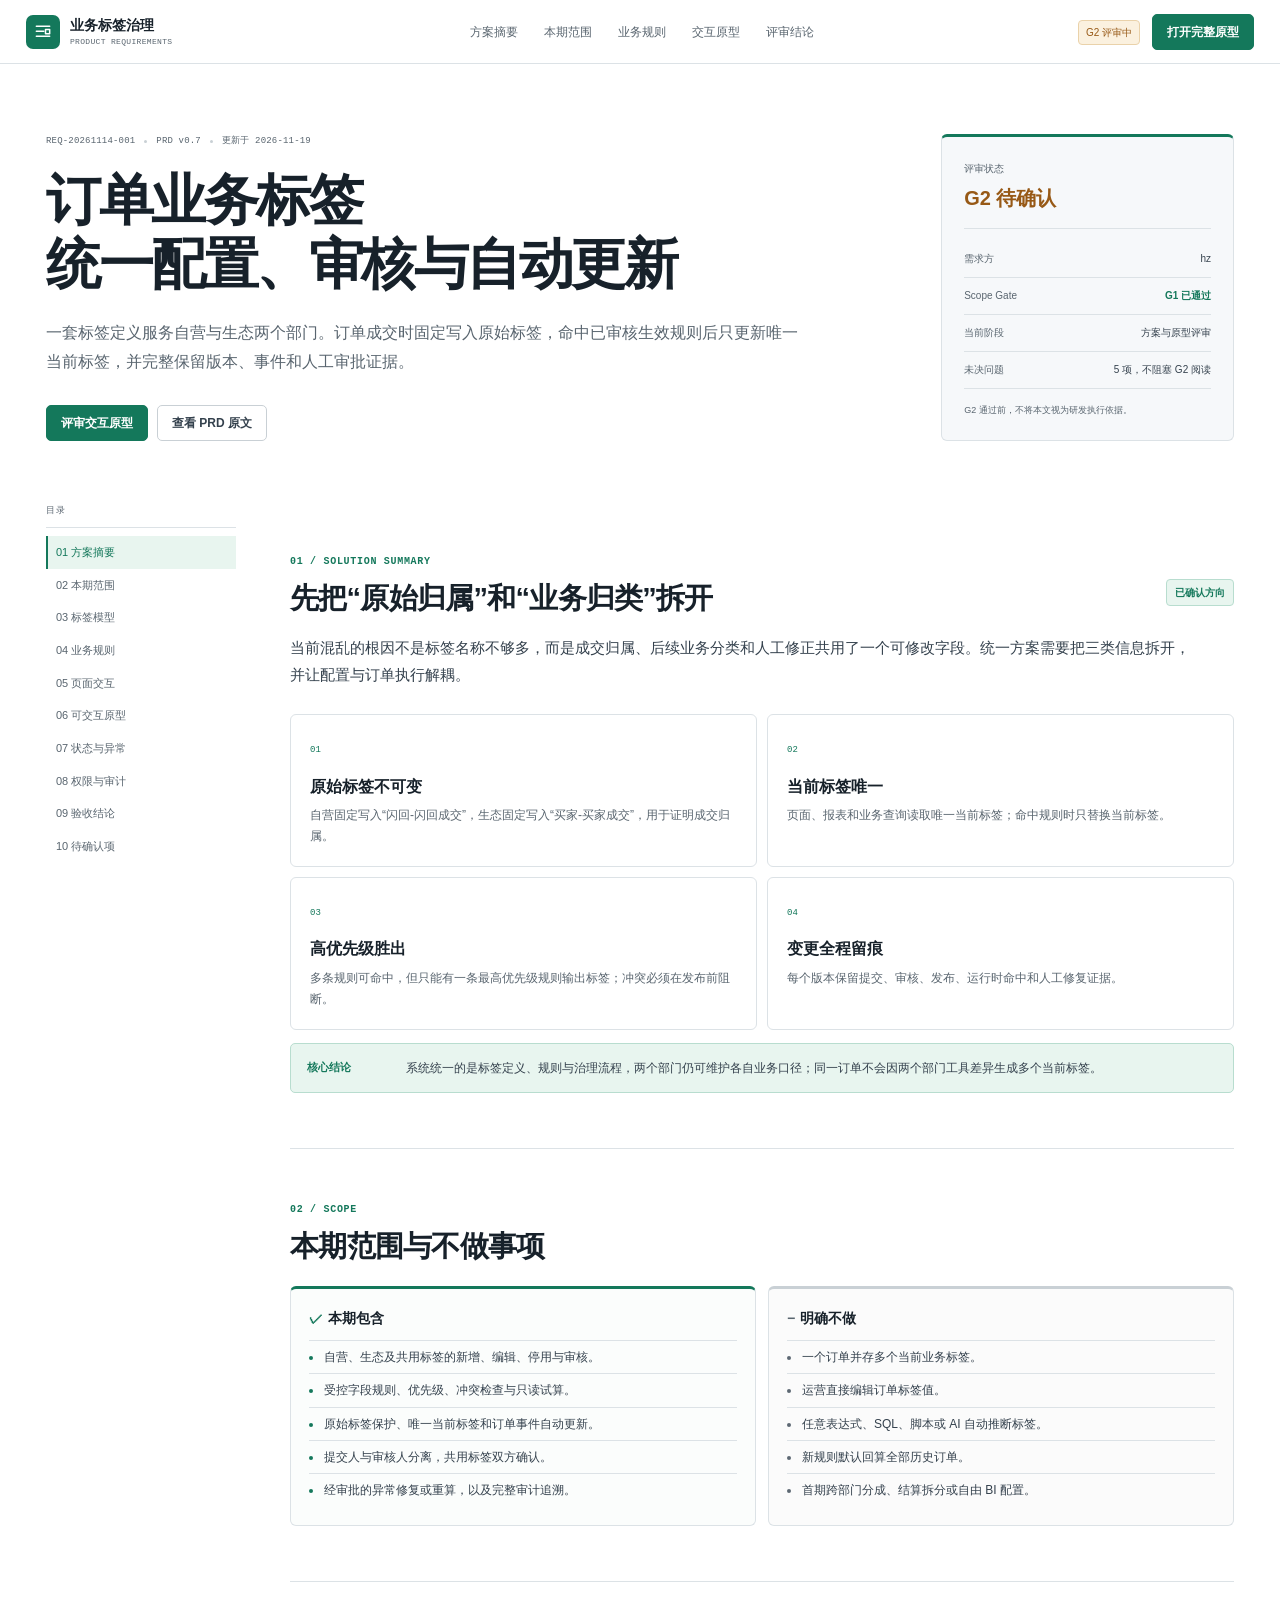
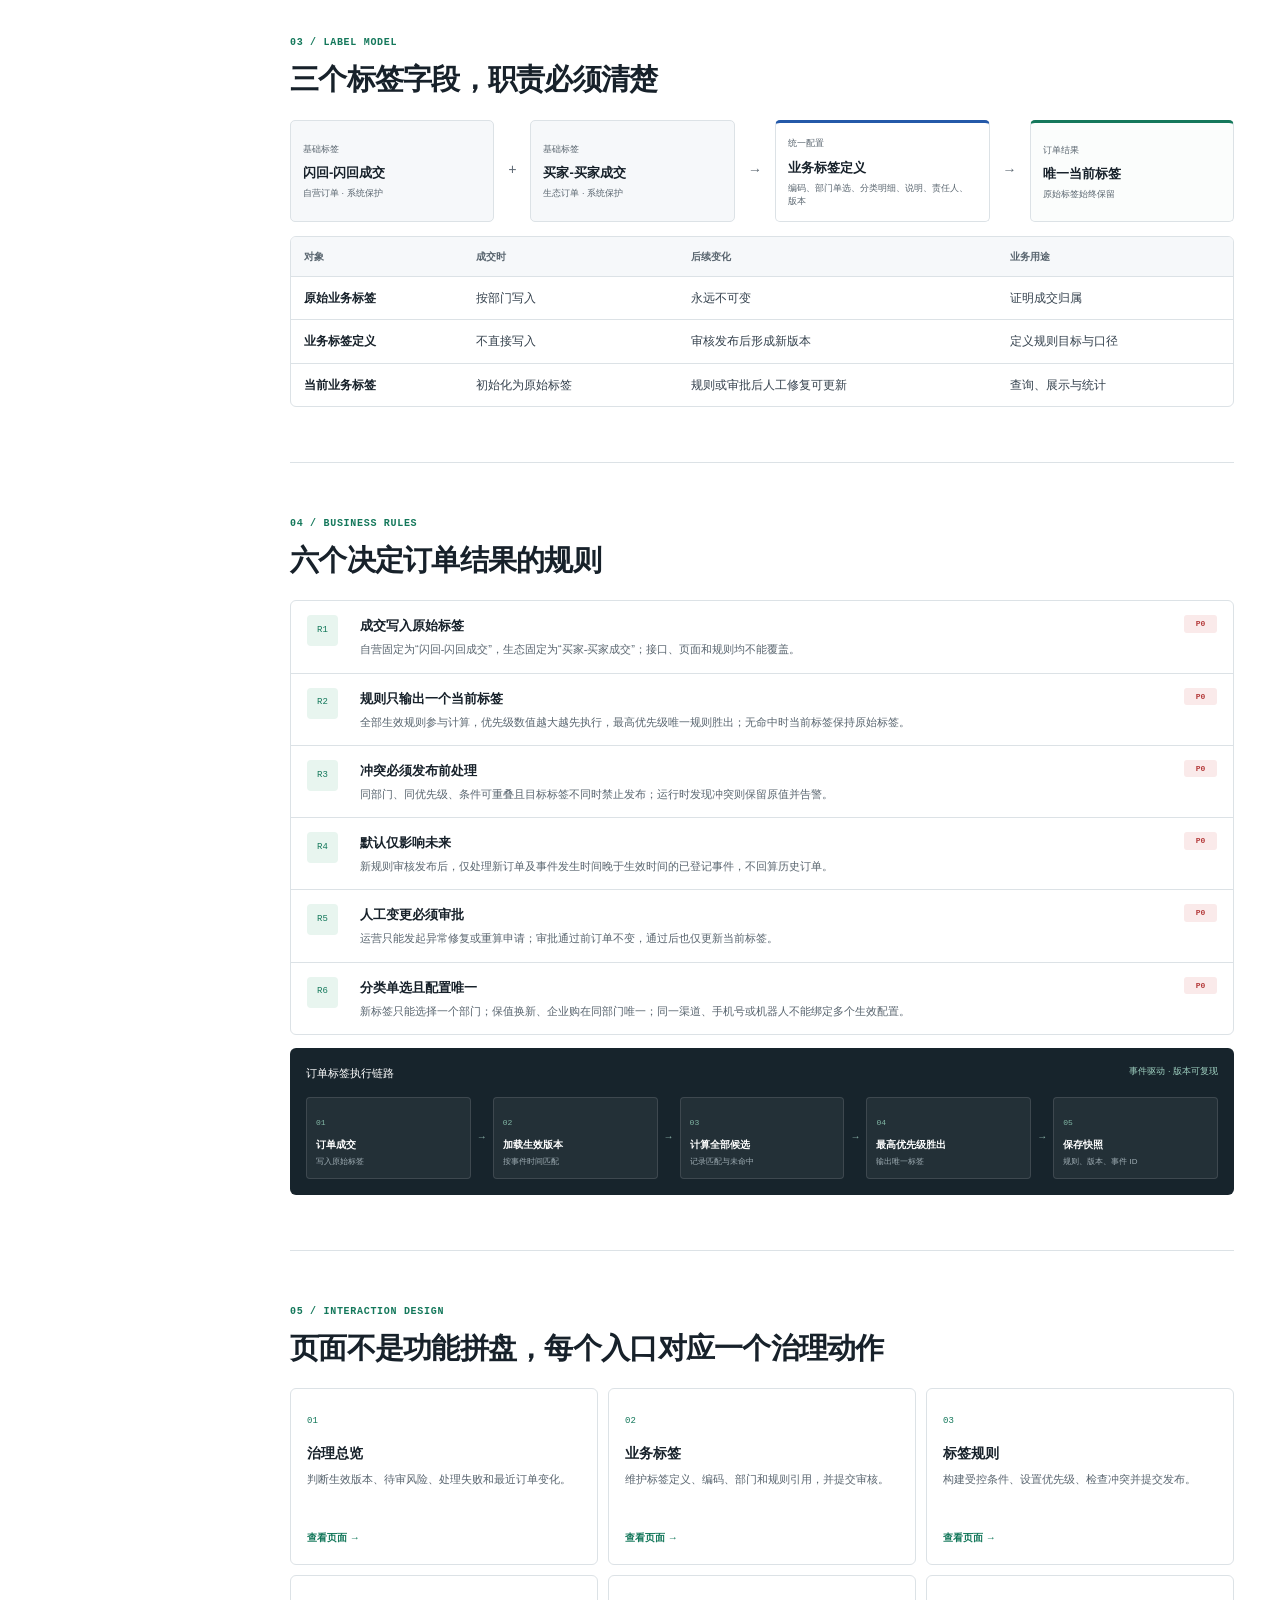
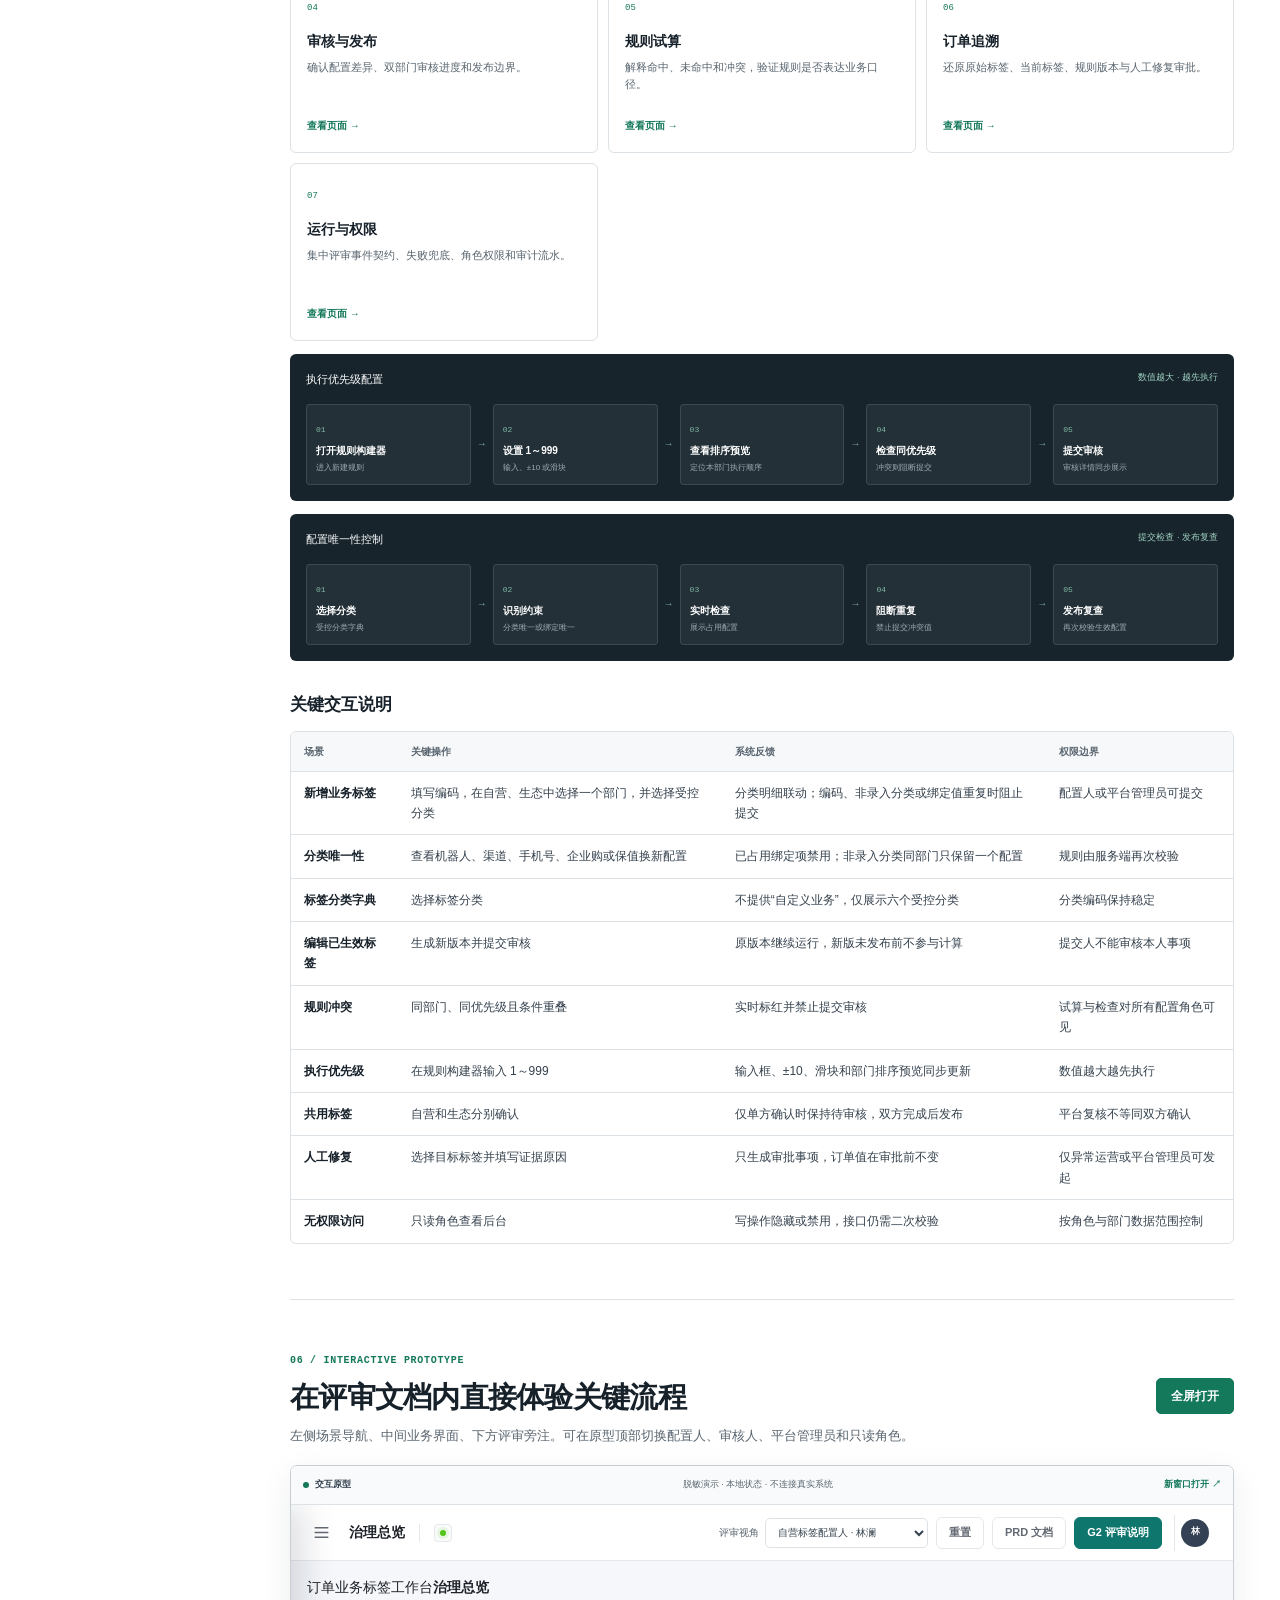
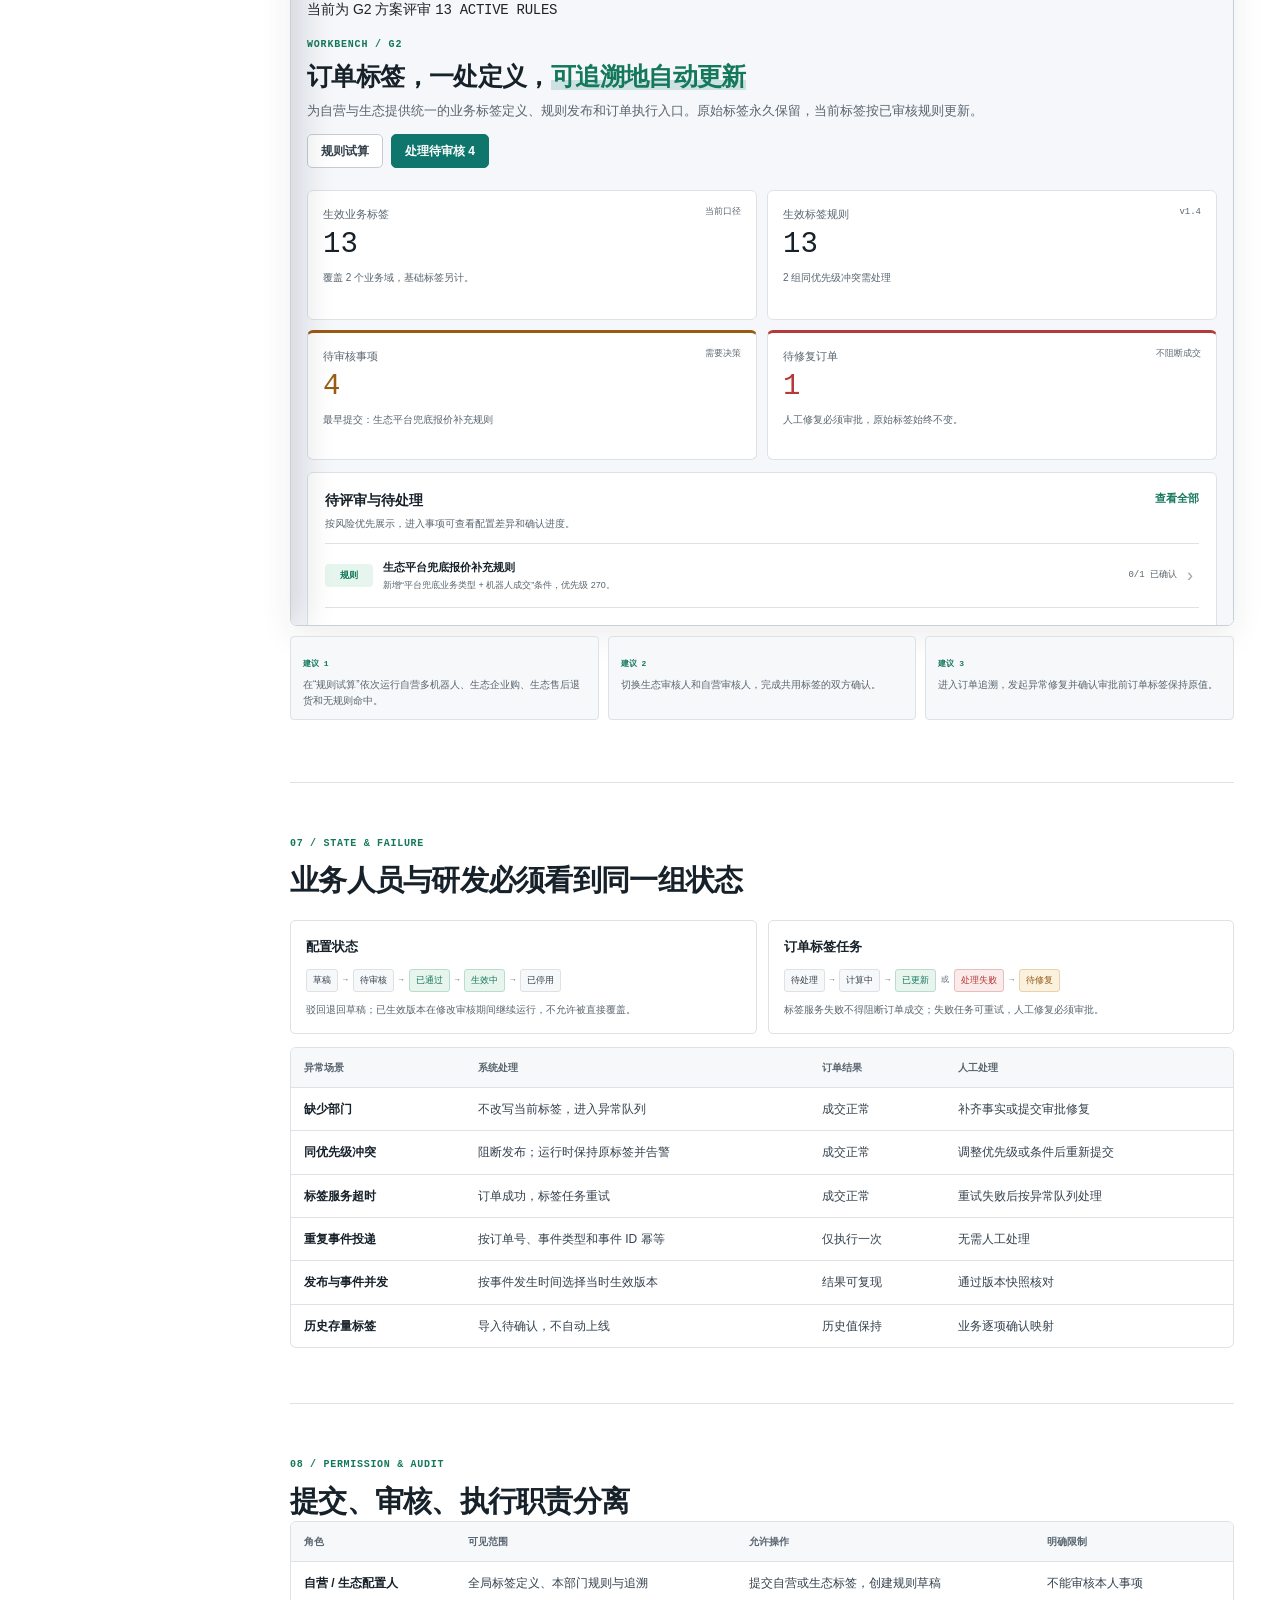
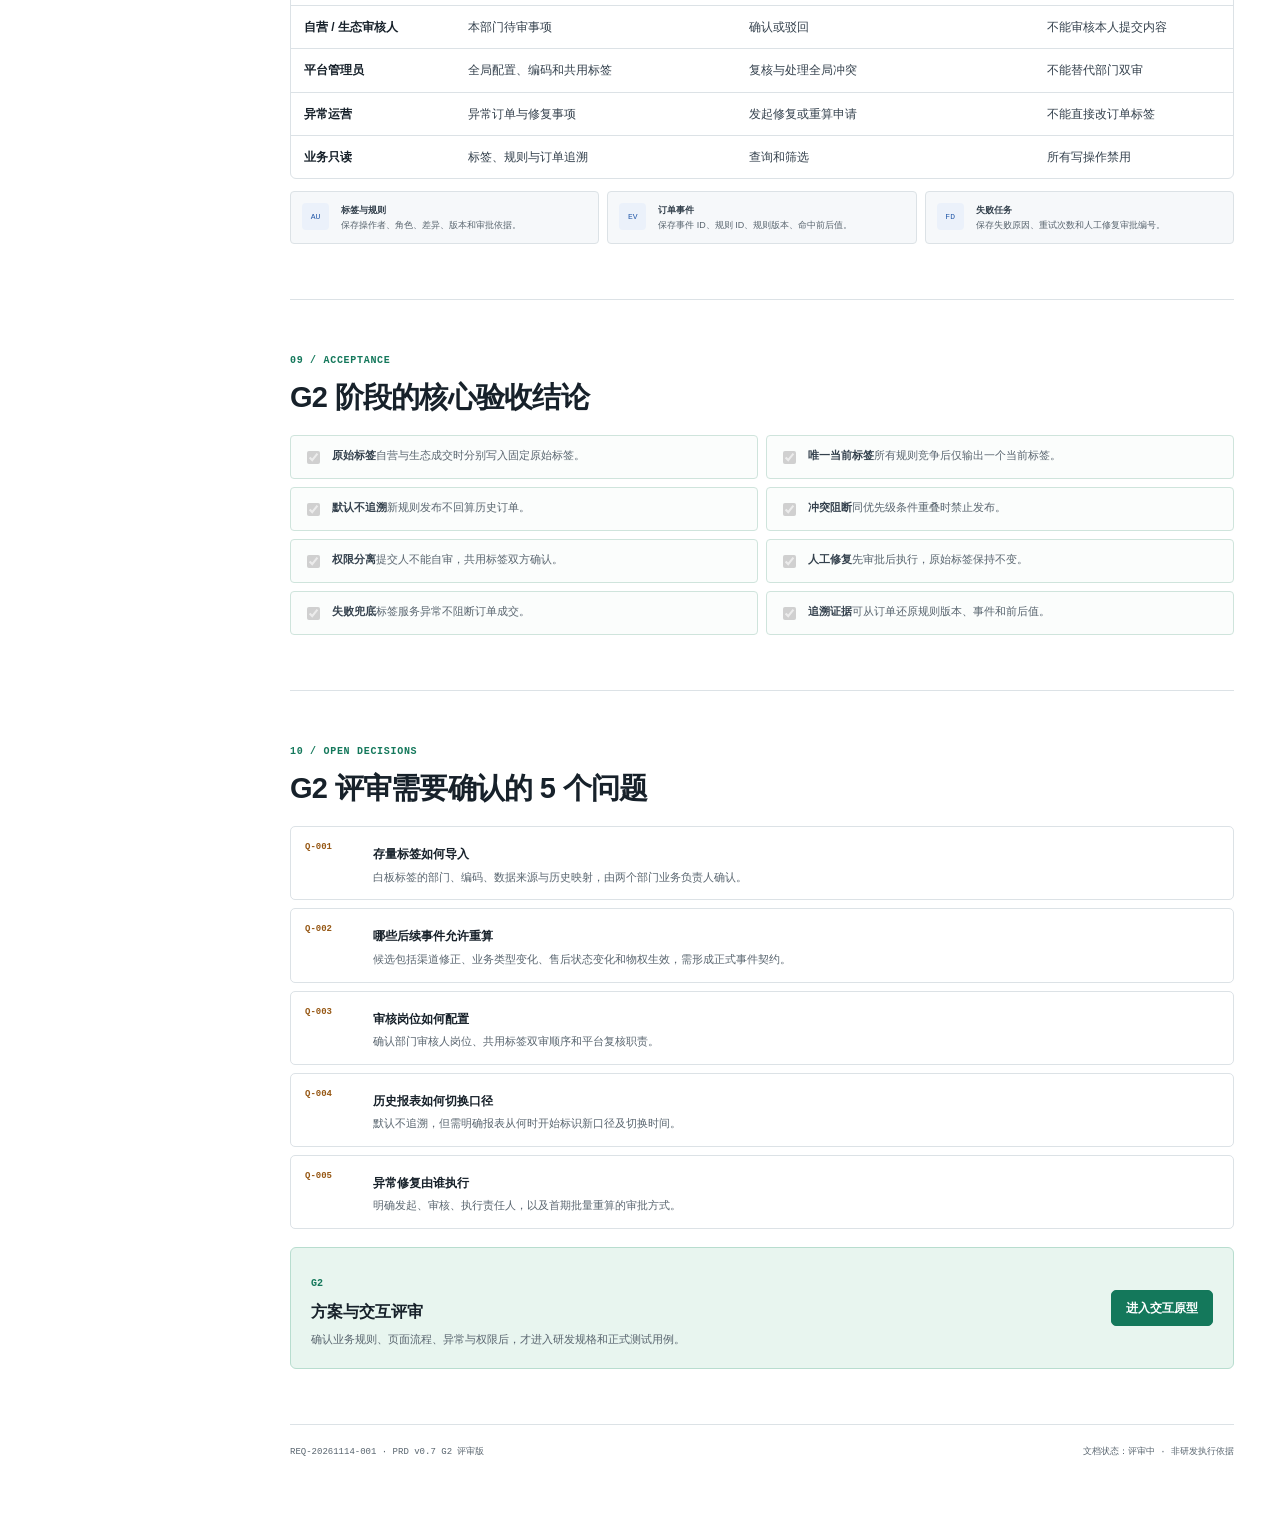
==== commit 76eb5c93: "feat: 增加标签配置唯一性校验" ====
--- a/index.html
+++ b/index.html
@@ -41,7 +41,7 @@
     <main>
       <section class="doc-hero">
         <div class="doc-hero-main">
-          <div class="doc-meta-line"><span>REQ-20261114-001</span><i></i><span>PRD v0.6</span><i></i><span>更新于 2026-11-19</span></div>
+          <div class="doc-meta-line"><span>REQ-20261114-001</span><i></i><span>PRD v0.7</span><i></i><span>更新于 2026-11-19</span></div>
           <h1>订单业务标签<br />统一配置、审核与自动更新</h1>
           <p>一套标签定义服务自营与生态两个部门。订单成交时固定写入原始标签，命中已审核生效规则后只更新唯一当前标签，并完整保留版本、事件和人工审批证据。</p>
           <div class="hero-actions">
@@ -191,7 +191,7 @@
               <article><span>R3</span><div><h3>冲突必须发布前处理</h3><p>同部门、同优先级、条件可重叠且目标标签不同时禁止发布；运行时发现冲突则保留原值并告警。</p></div><b>P0</b></article>
               <article><span>R4</span><div><h3>默认仅影响未来</h3><p>新规则审核发布后，仅处理新订单及事件发生时间晚于生效时间的已登记事件，不回算历史订单。</p></div><b>P0</b></article>
               <article><span>R5</span><div><h3>人工变更必须审批</h3><p>运营只能发起异常修复或重算申请；审批通过前订单不变，通过后也仅更新当前标签。</p></div><b>P0</b></article>
-              <article><span>R6</span><div><h3>部门单选，分类决定明细</h3><p>新标签只能在自营、生态中选择一个部门；机器人成交、渠道成交、指定手机号必须补充对应机器、渠道或手机号。</p></div><b>P0</b></article>
+              <article><span>R6</span><div><h3>分类单选且配置唯一</h3><p>新标签只能选择一个部门；保值换新、企业购在同部门唯一；同一渠道、手机号或机器人不能绑定多个生效配置。</p></div><b>P0</b></article>
             </div>
 
             <div class="flow-panel">
@@ -230,13 +230,25 @@
               </div>
             </div>
 
+            <div class="flow-panel">
+              <div class="flow-head"><span>配置唯一性控制</span><b>提交检查 · 发布复查</b></div>
+              <div class="flow-steps">
+                <div><span>01</span><strong>选择分类</strong><small>受控分类字典</small></div><i>→</i>
+                <div><span>02</span><strong>识别约束</strong><small>分类唯一或绑定唯一</small></div><i>→</i>
+                <div><span>03</span><strong>实时检查</strong><small>展示占用配置</small></div><i>→</i>
+                <div><span>04</span><strong>阻断重复</strong><small>禁止提交冲突值</small></div><i>→</i>
+                <div><span>05</span><strong>发布复查</strong><small>再次校验生效配置</small></div>
+              </div>
+            </div>
+
             <h3 class="subhead">关键交互说明</h3>
             <div class="table-wrap">
               <table>
                 <thead><tr><th>场景</th><th>关键操作</th><th>系统反馈</th><th>权限边界</th></tr></thead>
                 <tbody>
-                  <tr><td>新增业务标签</td><td>填写编码，在自营、生态中选择一个部门，并选择分类</td><td>分类明细联动；缺少绑定值、手机号非法或编码重复时阻止提交</td><td>配置人或平台管理员可提交</td></tr>
-                  <tr><td>分类绑定</td><td>选择机器人、渠道或指定手机号</td><td>只显示当前分类对应输入项；手机号在列表和审核摘要中脱敏</td><td>选项来自统一受控字典</td></tr>
+                  <tr><td>新增业务标签</td><td>填写编码，在自营、生态中选择一个部门，并选择受控分类</td><td>分类明细联动；编码、非录入分类或绑定值重复时阻止提交</td><td>配置人或平台管理员可提交</td></tr>
+                  <tr><td>分类唯一性</td><td>查看机器人、渠道、手机号、企业购或保值换新配置</td><td>已占用绑定项禁用；非录入分类同部门只保留一个配置</td><td>规则由服务端再次校验</td></tr>
+                  <tr><td>标签分类字典</td><td>选择标签分类</td><td>不提供“自定义业务”，仅展示六个受控分类</td><td>分类编码保持稳定</td></tr>
                   <tr><td>编辑已生效标签</td><td>生成新版本并提交审核</td><td>原版本继续运行，新版未发布前不参与计算</td><td>提交人不能审核本人事项</td></tr>
                   <tr><td>规则冲突</td><td>同部门、同优先级且条件重叠</td><td>实时标红并禁止提交审核</td><td>试算与检查对所有配置角色可见</td></tr>
                   <tr><td>执行优先级</td><td>在规则构建器输入 1～999</td><td>输入框、±10、滑块和部门排序预览同步更新</td><td>数值越大越先执行</td></tr>
@@ -362,7 +374,7 @@
           </section>
 
           <footer class="doc-footer">
-            <span>REQ-20261114-001 · PRD v0.6 G2 评审版</span>
+            <span>REQ-20261114-001 · PRD v0.7 G2 评审版</span>
             <span>文档状态：评审中 · 非研发执行依据</span>
           </footer>
         </article>
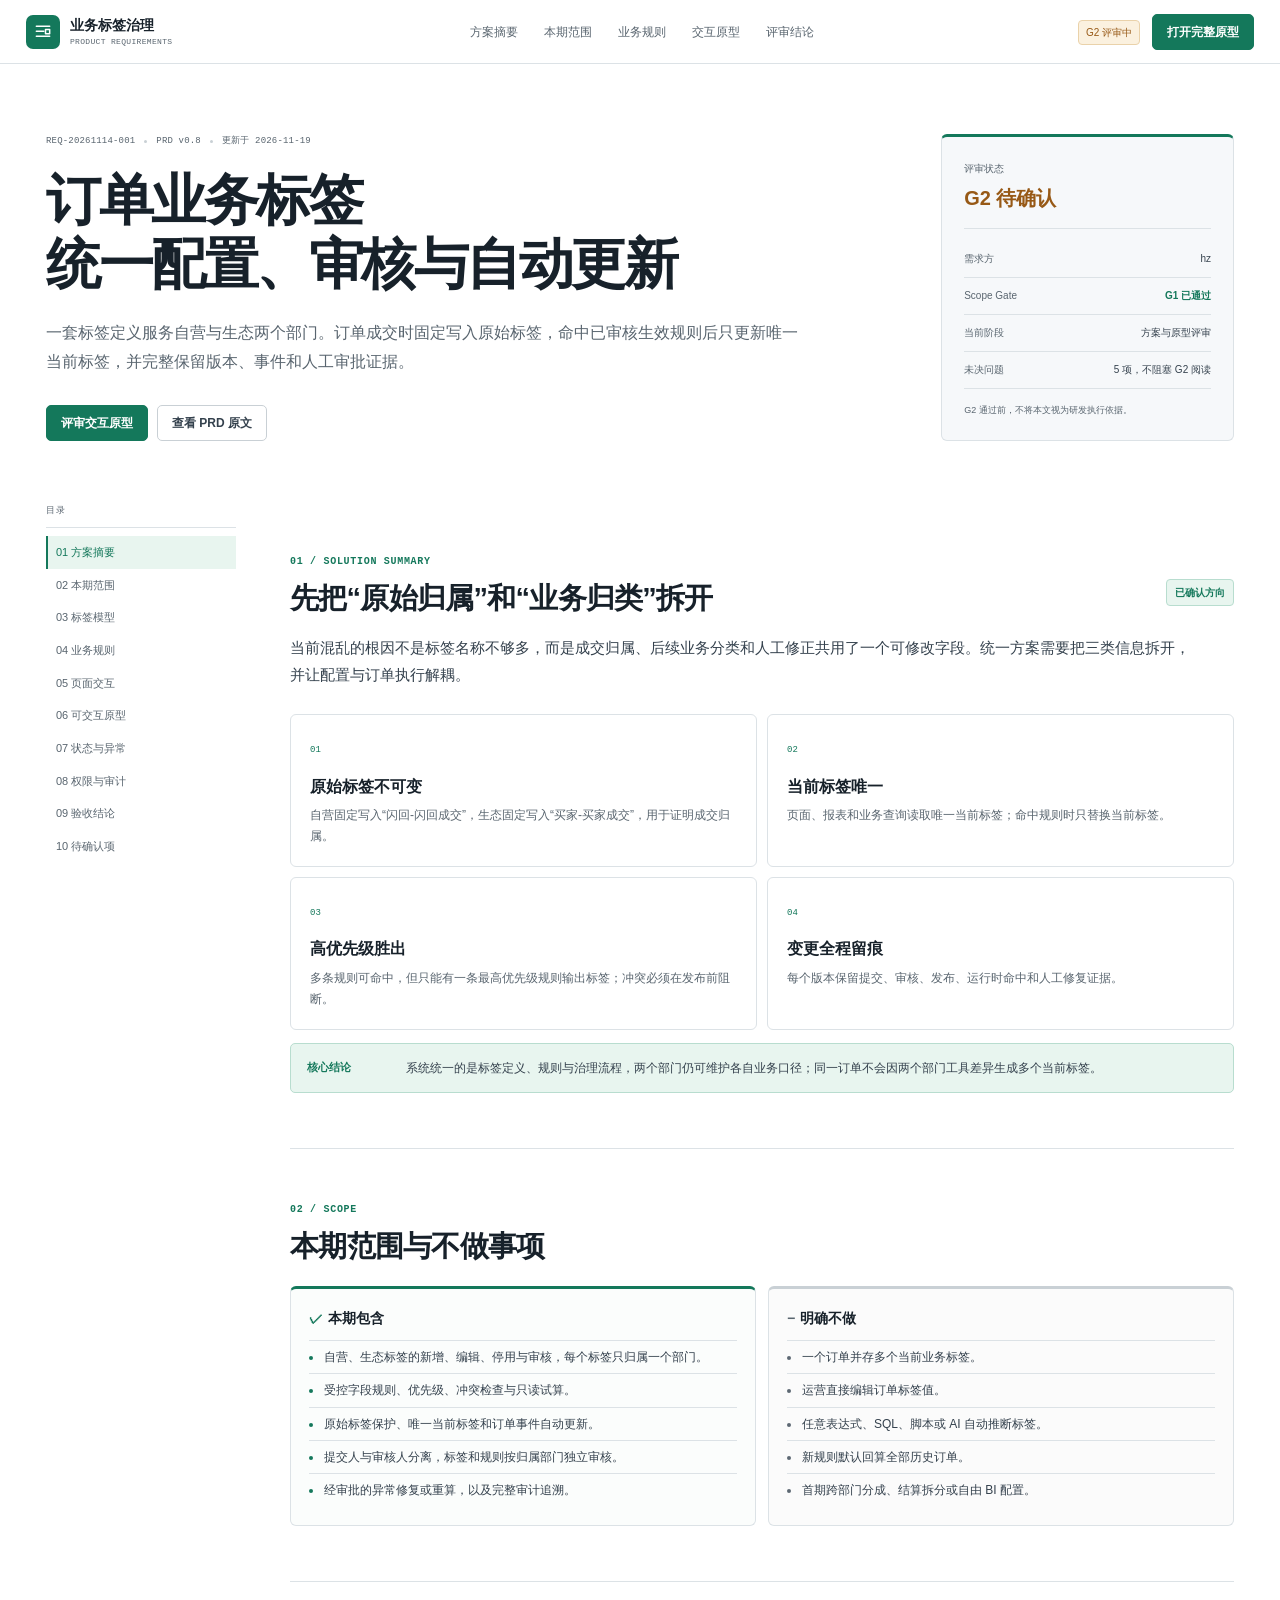
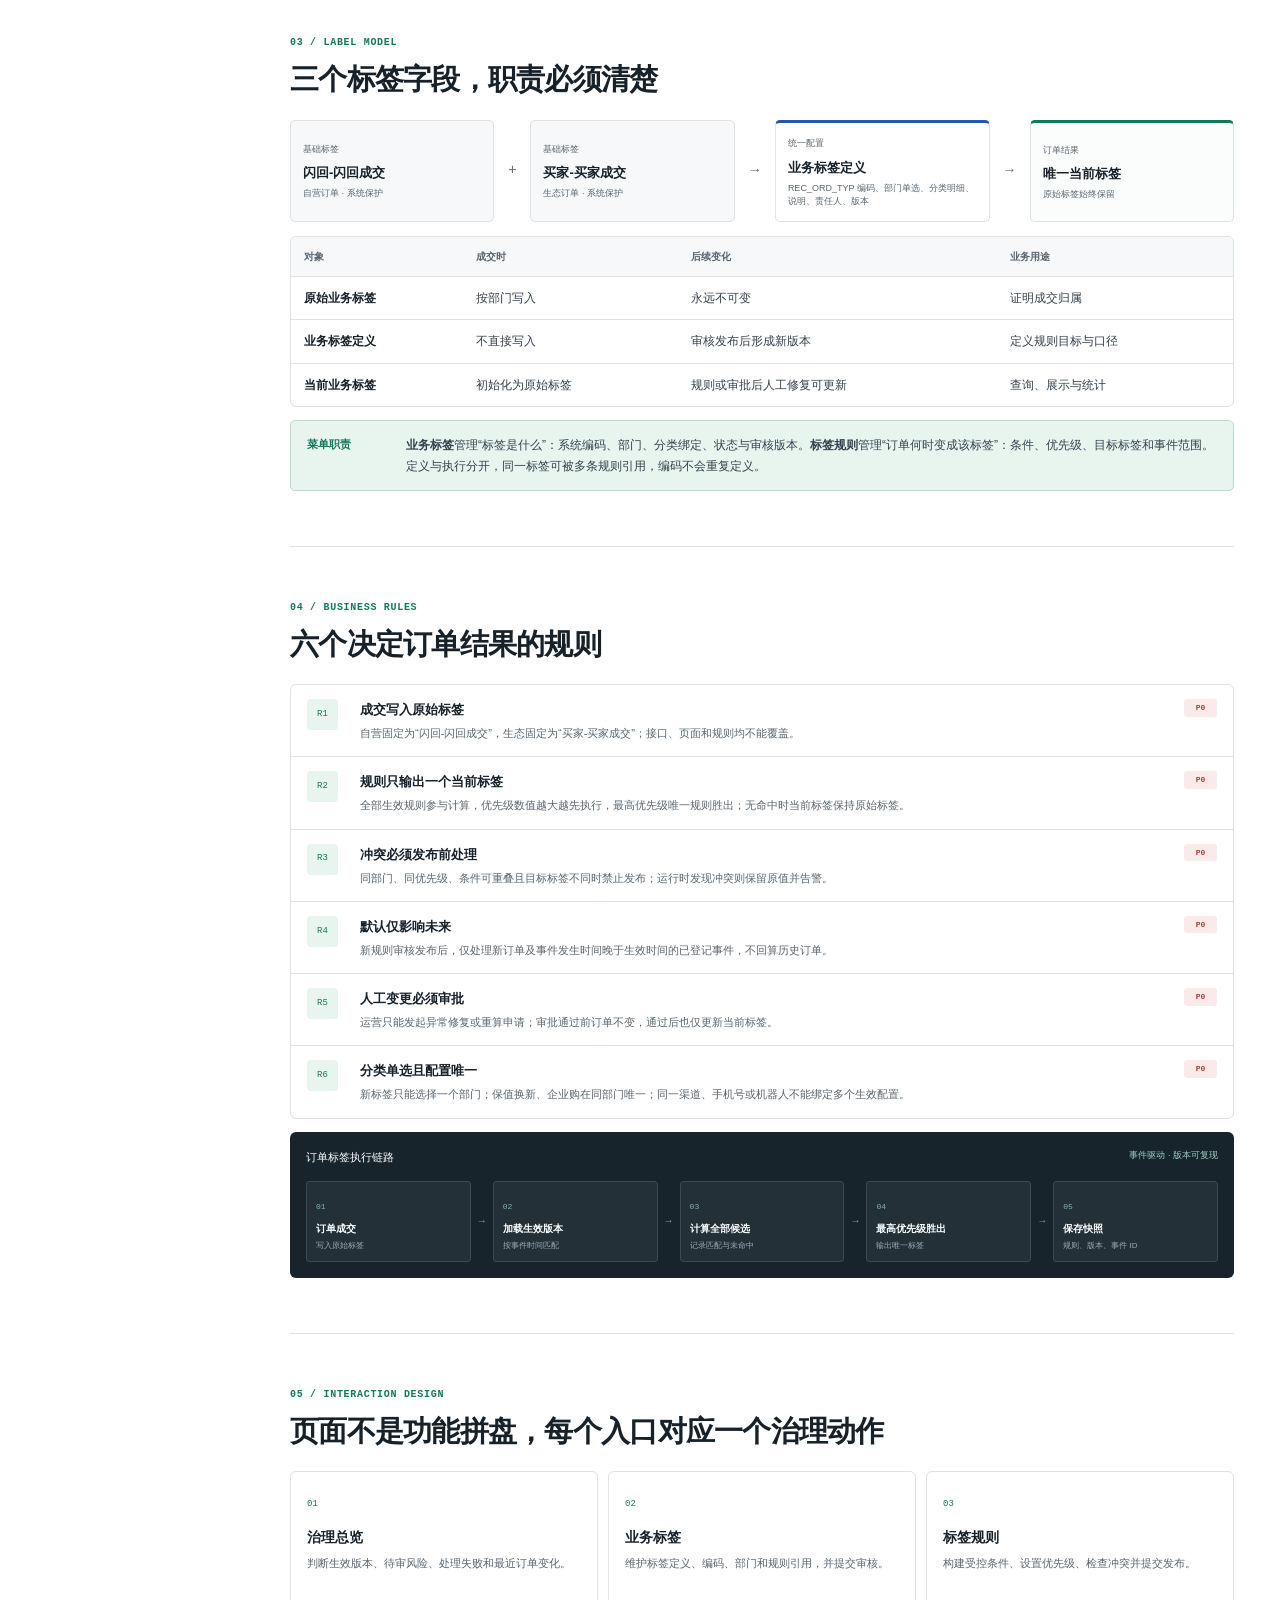
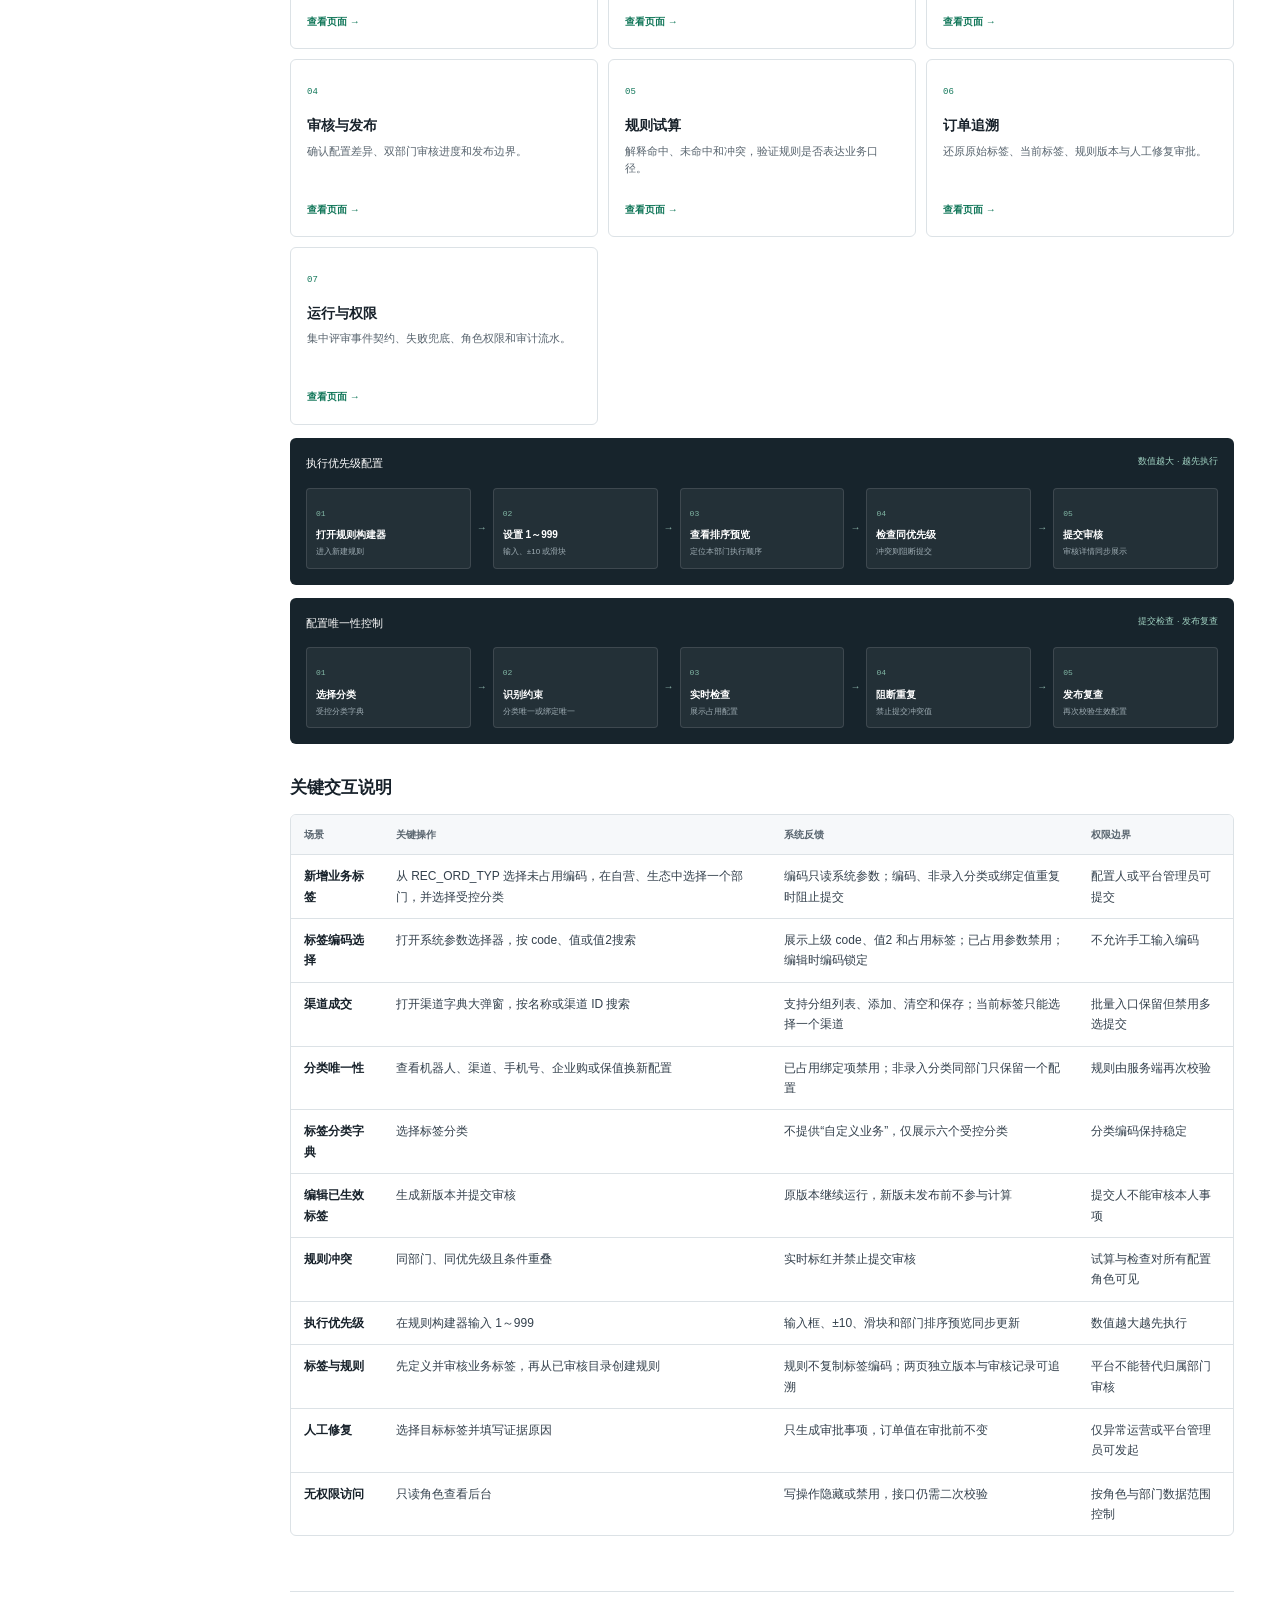
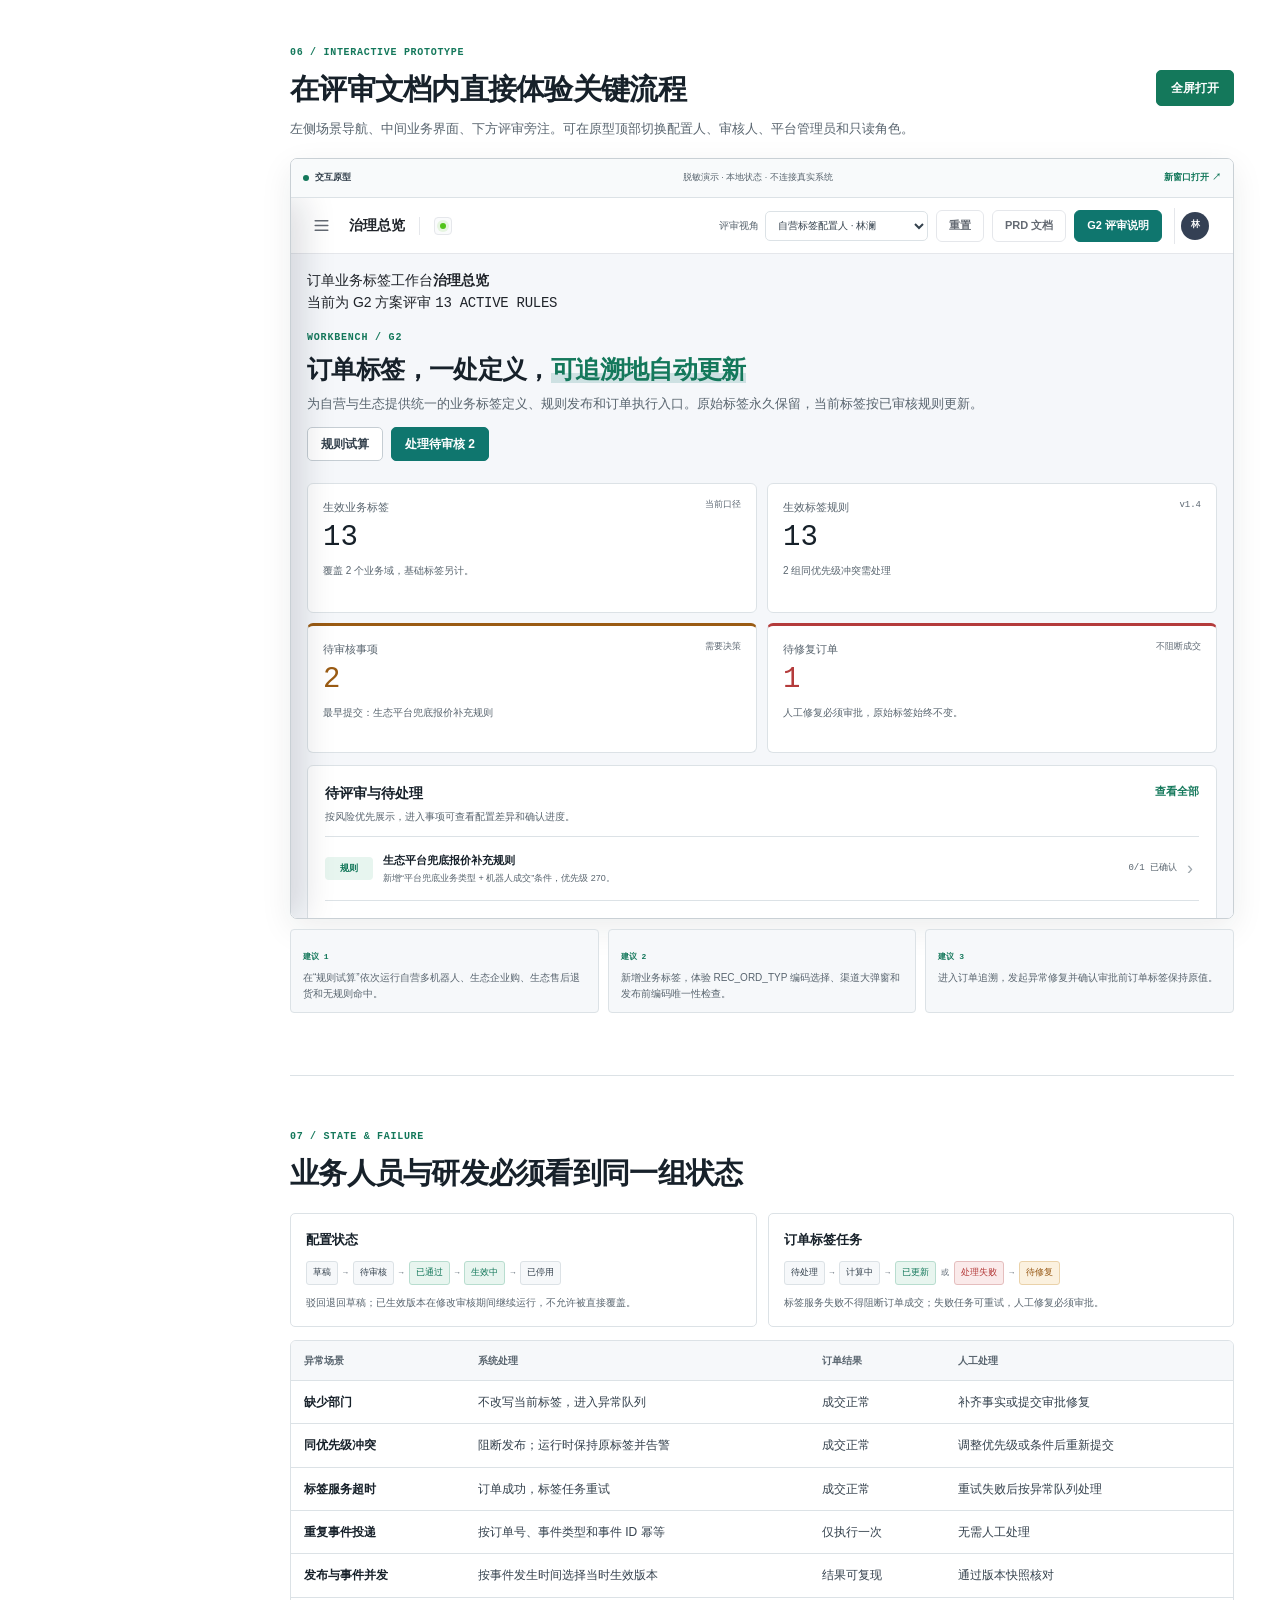
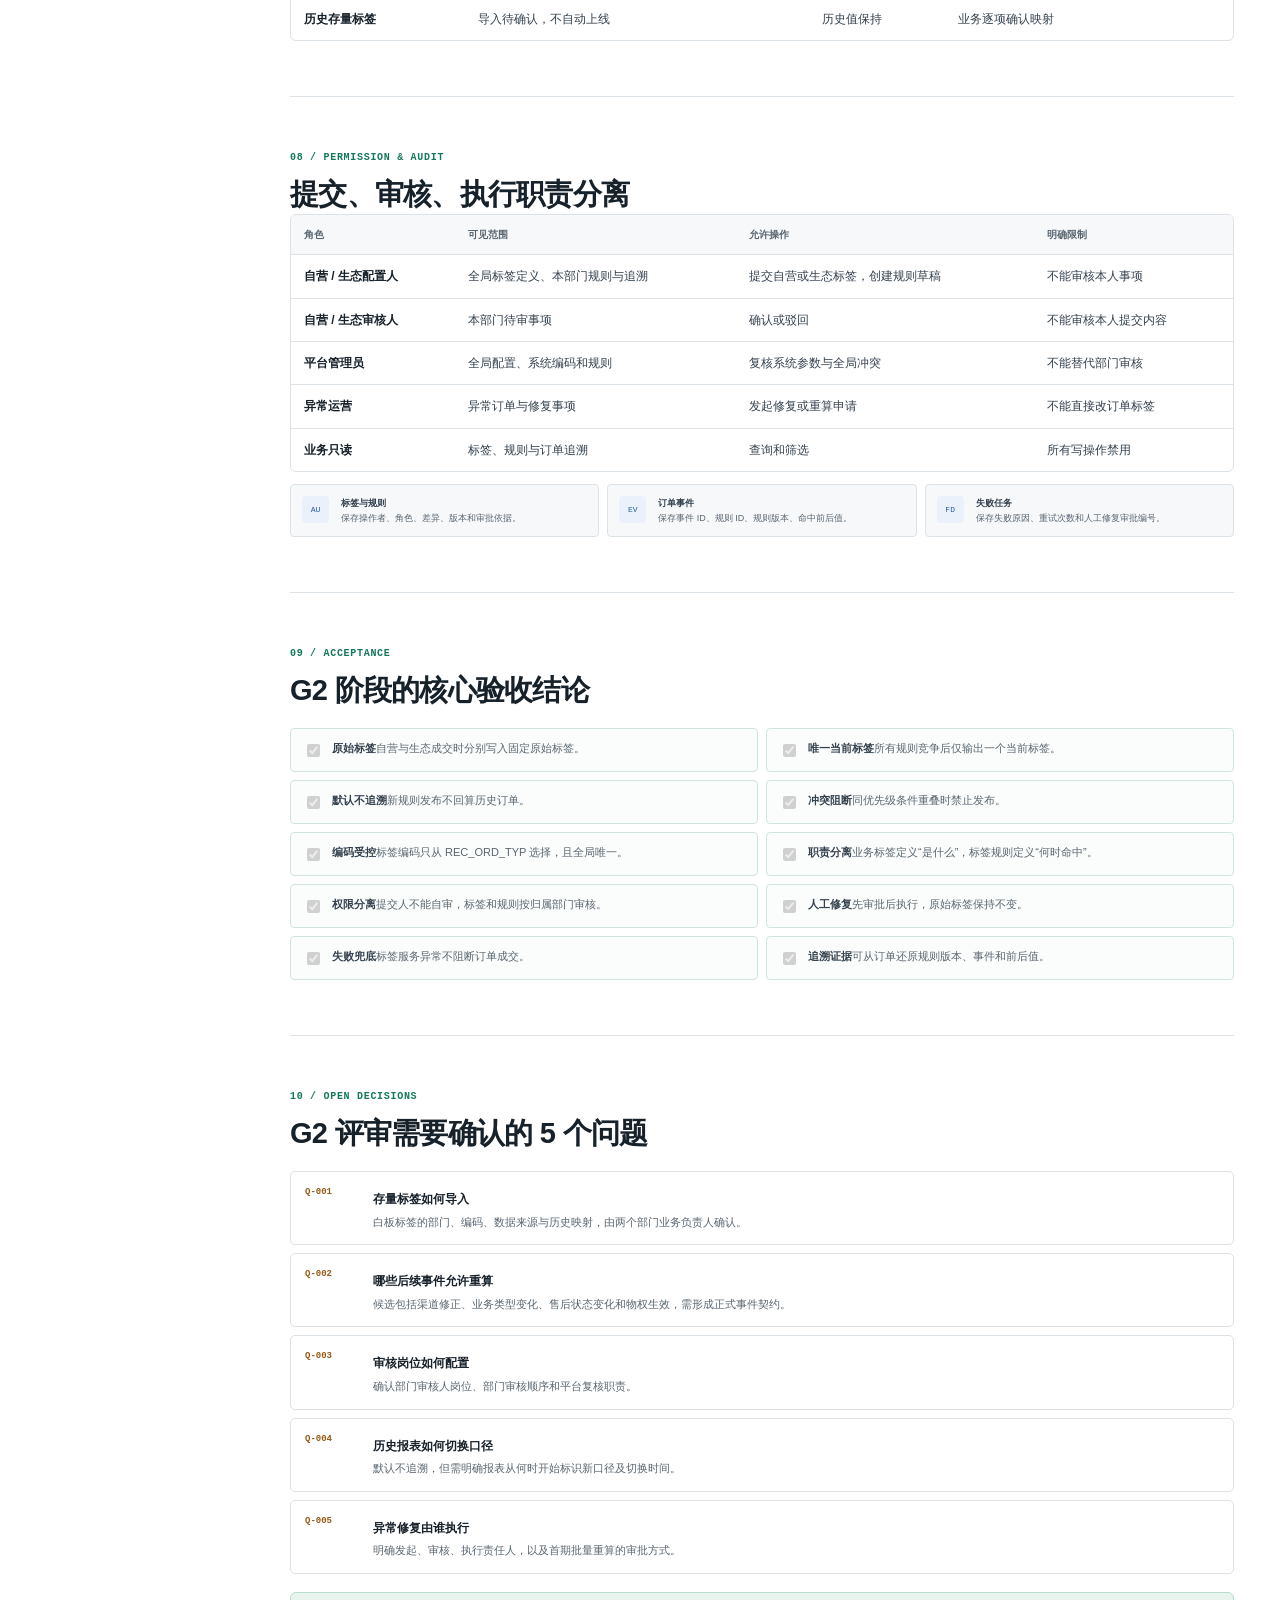
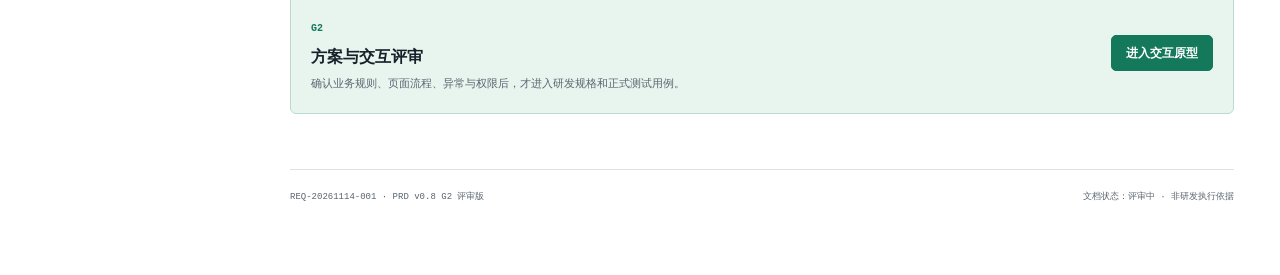
==== commit df07b583: "feat: 完善统一业务标签配置与渠道选择交互" ====
--- a/index.html
+++ b/index.html
@@ -41,7 +41,7 @@
     <main>
       <section class="doc-hero">
         <div class="doc-hero-main">
-          <div class="doc-meta-line"><span>REQ-20261114-001</span><i></i><span>PRD v0.7</span><i></i><span>更新于 2026-11-19</span></div>
+          <div class="doc-meta-line"><span>REQ-20261114-001</span><i></i><span>PRD v0.8</span><i></i><span>更新于 2026-11-19</span></div>
           <h1>订单业务标签<br />统一配置、审核与自动更新</h1>
           <p>一套标签定义服务自营与生态两个部门。订单成交时固定写入原始标签，命中已审核生效规则后只更新唯一当前标签，并完整保留版本、事件和人工审批证据。</p>
           <div class="hero-actions">
@@ -121,10 +121,10 @@
               <div class="scope-list is-included">
                 <h3><span>✓</span>本期包含</h3>
                 <ul>
-                  <li>自营、生态及共用标签的新增、编辑、停用与审核。</li>
+                  <li>自营、生态标签的新增、编辑、停用与审核，每个标签只归属一个部门。</li>
                   <li>受控字段规则、优先级、冲突检查与只读试算。</li>
                   <li>原始标签保护、唯一当前标签和订单事件自动更新。</li>
-                  <li>提交人与审核人分离，共用标签双方确认。</li>
+                  <li>提交人与审核人分离，标签和规则按归属部门独立审核。</li>
                   <li>经审批的异常修复或重算，以及完整审计追溯。</li>
                 </ul>
               </div>
@@ -160,7 +160,7 @@
               <article class="config-model">
                 <span>统一配置</span>
                 <strong>业务标签定义</strong>
-                <small>编码、部门单选、分类明细、说明、责任人、版本</small>
+                <small>REC_ORD_TYP 编码、部门单选、分类明细、说明、责任人、版本</small>
               </article>
               <i>→</i>
               <article class="result-model">
@@ -179,6 +179,11 @@
                   <tr><td>当前业务标签</td><td>初始化为原始标签</td><td>规则或审批后人工修复可更新</td><td>查询、展示与统计</td></tr>
                 </tbody>
               </table>
+            </div>
+
+            <div class="callout is-green">
+              <span>菜单职责</span>
+              <p><b>业务标签</b>管理“标签是什么”：系统编码、部门、分类绑定、状态与审核版本。<b>标签规则</b>管理“订单何时变成该标签”：条件、优先级、目标标签和事件范围。定义与执行分开，同一标签可被多条规则引用，编码不会重复定义。</p>
             </div>
           </section>
 
@@ -246,13 +251,15 @@
               <table>
                 <thead><tr><th>场景</th><th>关键操作</th><th>系统反馈</th><th>权限边界</th></tr></thead>
                 <tbody>
-                  <tr><td>新增业务标签</td><td>填写编码，在自营、生态中选择一个部门，并选择受控分类</td><td>分类明细联动；编码、非录入分类或绑定值重复时阻止提交</td><td>配置人或平台管理员可提交</td></tr>
+                  <tr><td>新增业务标签</td><td>从 REC_ORD_TYP 选择未占用编码，在自营、生态中选择一个部门，并选择受控分类</td><td>编码只读系统参数；编码、非录入分类或绑定值重复时阻止提交</td><td>配置人或平台管理员可提交</td></tr>
+                  <tr><td>标签编码选择</td><td>打开系统参数选择器，按 code、值或值2搜索</td><td>展示上级 code、值2 和占用标签；已占用参数禁用；编辑时编码锁定</td><td>不允许手工输入编码</td></tr>
+                  <tr><td>渠道成交</td><td>打开渠道字典大弹窗，按名称或渠道 ID 搜索</td><td>支持分组列表、添加、清空和保存；当前标签只能选择一个渠道</td><td>批量入口保留但禁用多选提交</td></tr>
                   <tr><td>分类唯一性</td><td>查看机器人、渠道、手机号、企业购或保值换新配置</td><td>已占用绑定项禁用；非录入分类同部门只保留一个配置</td><td>规则由服务端再次校验</td></tr>
                   <tr><td>标签分类字典</td><td>选择标签分类</td><td>不提供“自定义业务”，仅展示六个受控分类</td><td>分类编码保持稳定</td></tr>
                   <tr><td>编辑已生效标签</td><td>生成新版本并提交审核</td><td>原版本继续运行，新版未发布前不参与计算</td><td>提交人不能审核本人事项</td></tr>
                   <tr><td>规则冲突</td><td>同部门、同优先级且条件重叠</td><td>实时标红并禁止提交审核</td><td>试算与检查对所有配置角色可见</td></tr>
                   <tr><td>执行优先级</td><td>在规则构建器输入 1～999</td><td>输入框、±10、滑块和部门排序预览同步更新</td><td>数值越大越先执行</td></tr>
-                  <tr><td>共用标签</td><td>自营和生态分别确认</td><td>仅单方确认时保持待审核，双方完成后发布</td><td>平台复核不等同双方确认</td></tr>
+                  <tr><td>标签与规则</td><td>先定义并审核业务标签，再从已审核目录创建规则</td><td>规则不复制标签编码；两页独立版本与审核记录可追溯</td><td>平台不能替代归属部门审核</td></tr>
                   <tr><td>人工修复</td><td>选择目标标签并填写证据原因</td><td>只生成审批事项，订单值在审批前不变</td><td>仅异常运营或平台管理员可发起</td></tr>
                   <tr><td>无权限访问</td><td>只读角色查看后台</td><td>写操作隐藏或禁用，接口仍需二次校验</td><td>按角色与部门数据范围控制</td></tr>
                 </tbody>
@@ -279,7 +286,7 @@
             </div>
             <div class="prototype-guide">
               <div><b>建议 1</b><p>在“规则试算”依次运行自营多机器人、生态企业购、生态售后退货和无规则命中。</p></div>
-              <div><b>建议 2</b><p>切换生态审核人和自营审核人，完成共用标签的双方确认。</p></div>
+              <div><b>建议 2</b><p>新增业务标签，体验 REC_ORD_TYP 编码选择、渠道大弹窗和发布前编码唯一性检查。</p></div>
               <div><b>建议 3</b><p>进入订单追溯，发起异常修复并确认审批前订单标签保持原值。</p></div>
             </div>
           </section>
@@ -328,7 +335,7 @@
                 <tbody>
                   <tr><td>自营 / 生态配置人</td><td>全局标签定义、本部门规则与追溯</td><td>提交自营或生态标签，创建规则草稿</td><td>不能审核本人事项</td></tr>
                   <tr><td>自营 / 生态审核人</td><td>本部门待审事项</td><td>确认或驳回</td><td>不能审核本人提交内容</td></tr>
-                  <tr><td>平台管理员</td><td>全局配置、编码和共用标签</td><td>复核与处理全局冲突</td><td>不能替代部门双审</td></tr>
+                  <tr><td>平台管理员</td><td>全局配置、系统编码和规则</td><td>复核系统参数与全局冲突</td><td>不能替代部门审核</td></tr>
                   <tr><td>异常运营</td><td>异常订单与修复事项</td><td>发起修复或重算申请</td><td>不能直接改订单标签</td></tr>
                   <tr><td>业务只读</td><td>标签、规则与订单追溯</td><td>查询和筛选</td><td>所有写操作禁用</td></tr>
                 </tbody>
@@ -349,7 +356,9 @@
               <label><input type="checkbox" checked disabled /><span><b>唯一当前标签</b>所有规则竞争后仅输出一个当前标签。</span></label>
               <label><input type="checkbox" checked disabled /><span><b>默认不追溯</b>新规则发布不回算历史订单。</span></label>
               <label><input type="checkbox" checked disabled /><span><b>冲突阻断</b>同优先级条件重叠时禁止发布。</span></label>
-              <label><input type="checkbox" checked disabled /><span><b>权限分离</b>提交人不能自审，共用标签双方确认。</span></label>
+              <label><input type="checkbox" checked disabled /><span><b>编码受控</b>标签编码只从 REC_ORD_TYP 选择，且全局唯一。</span></label>
+              <label><input type="checkbox" checked disabled /><span><b>职责分离</b>业务标签定义“是什么”，标签规则定义“何时命中”。</span></label>
+              <label><input type="checkbox" checked disabled /><span><b>权限分离</b>提交人不能自审，标签和规则按归属部门审核。</span></label>
               <label><input type="checkbox" checked disabled /><span><b>人工修复</b>先审批后执行，原始标签保持不变。</span></label>
               <label><input type="checkbox" checked disabled /><span><b>失败兜底</b>标签服务异常不阻断订单成交。</span></label>
               <label><input type="checkbox" checked disabled /><span><b>追溯证据</b>可从订单还原规则版本、事件和前后值。</span></label>
@@ -362,7 +371,7 @@
             <ol class="question-list">
               <li><span>Q-001</span><div><b>存量标签如何导入</b><p>白板标签的部门、编码、数据来源与历史映射，由两个部门业务负责人确认。</p></div></li>
               <li><span>Q-002</span><div><b>哪些后续事件允许重算</b><p>候选包括渠道修正、业务类型变化、售后状态变化和物权生效，需形成正式事件契约。</p></div></li>
-              <li><span>Q-003</span><div><b>审核岗位如何配置</b><p>确认部门审核人岗位、共用标签双审顺序和平台复核职责。</p></div></li>
+              <li><span>Q-003</span><div><b>审核岗位如何配置</b><p>确认部门审核人岗位、部门审核顺序和平台复核职责。</p></div></li>
               <li><span>Q-004</span><div><b>历史报表如何切换口径</b><p>默认不追溯，但需明确报表从何时开始标识新口径及切换时间。</p></div></li>
               <li><span>Q-005</span><div><b>异常修复由谁执行</b><p>明确发起、审核、执行责任人，以及首期批量重算的审批方式。</p></div></li>
             </ol>
@@ -374,7 +383,7 @@
           </section>
 
           <footer class="doc-footer">
-            <span>REQ-20261114-001 · PRD v0.7 G2 评审版</span>
+            <span>REQ-20261114-001 · PRD v0.8 G2 评审版</span>
             <span>文档状态：评审中 · 非研发执行依据</span>
           </footer>
         </article>
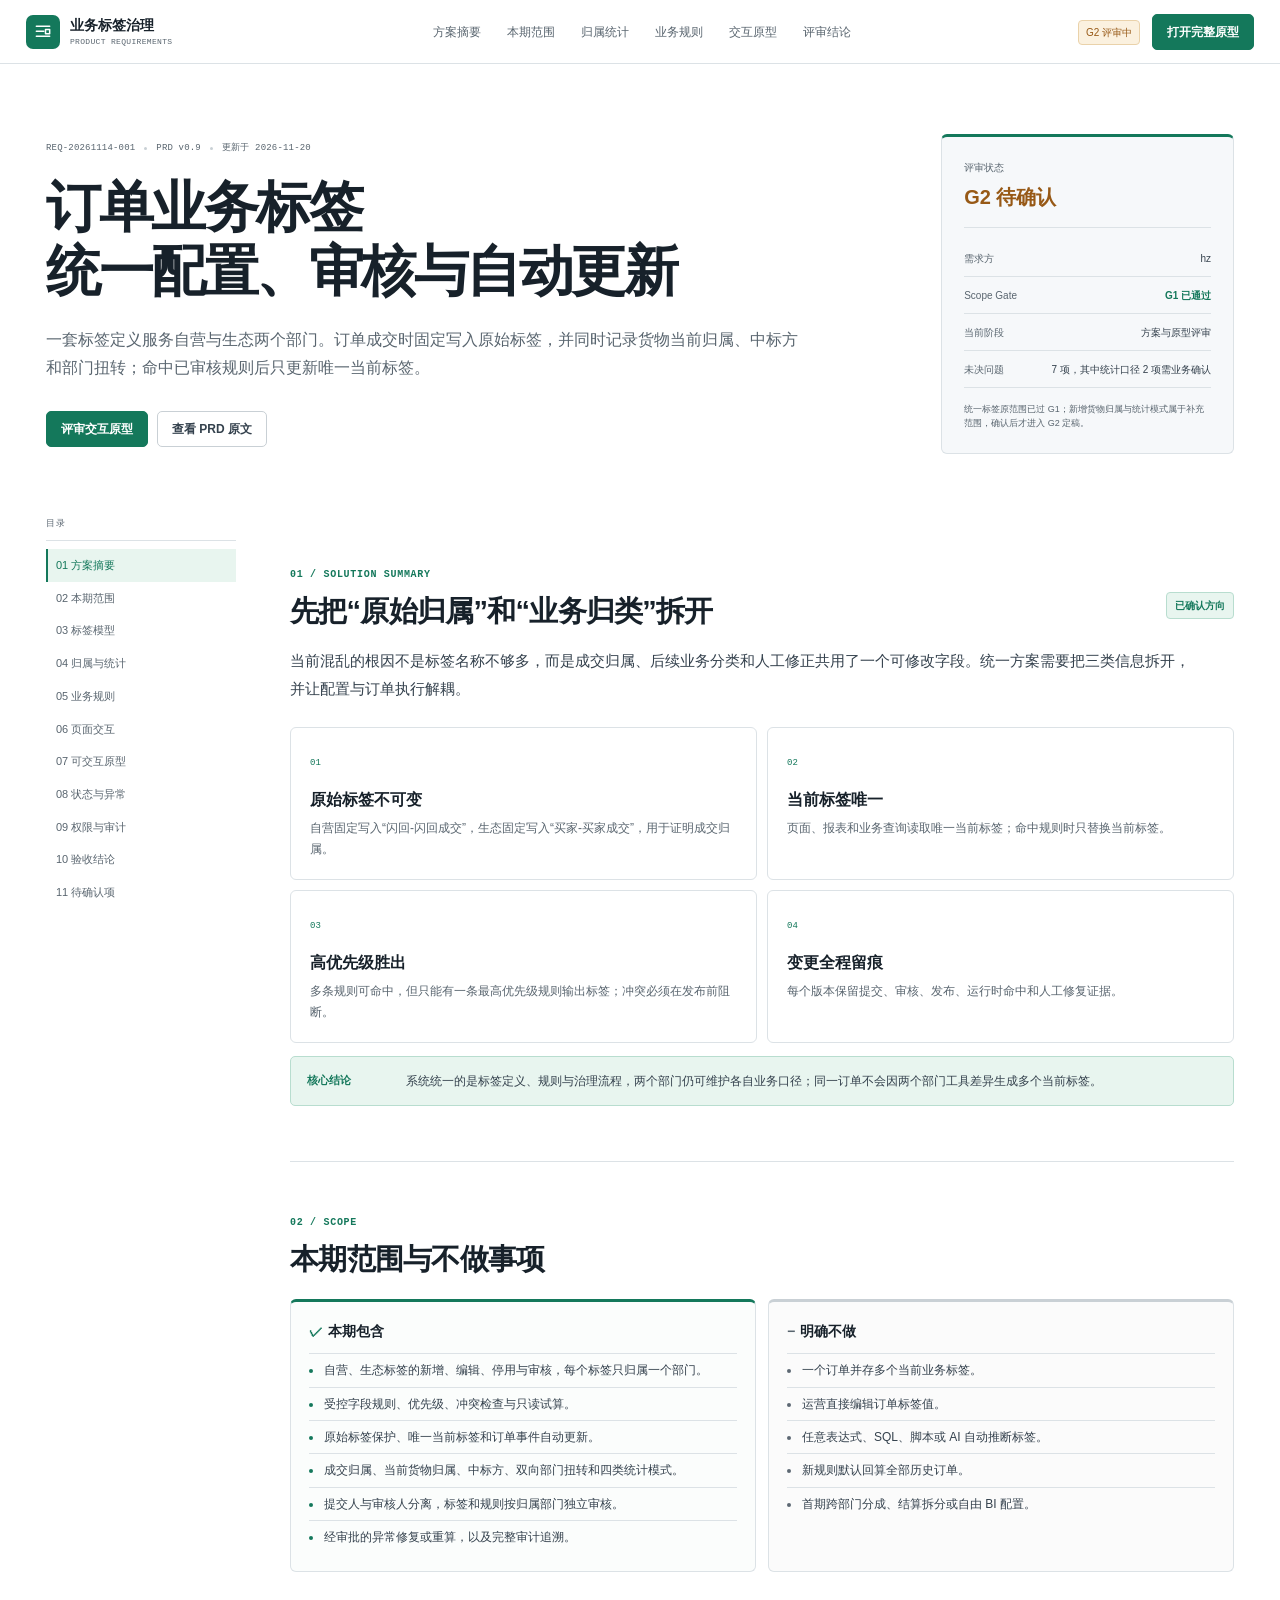
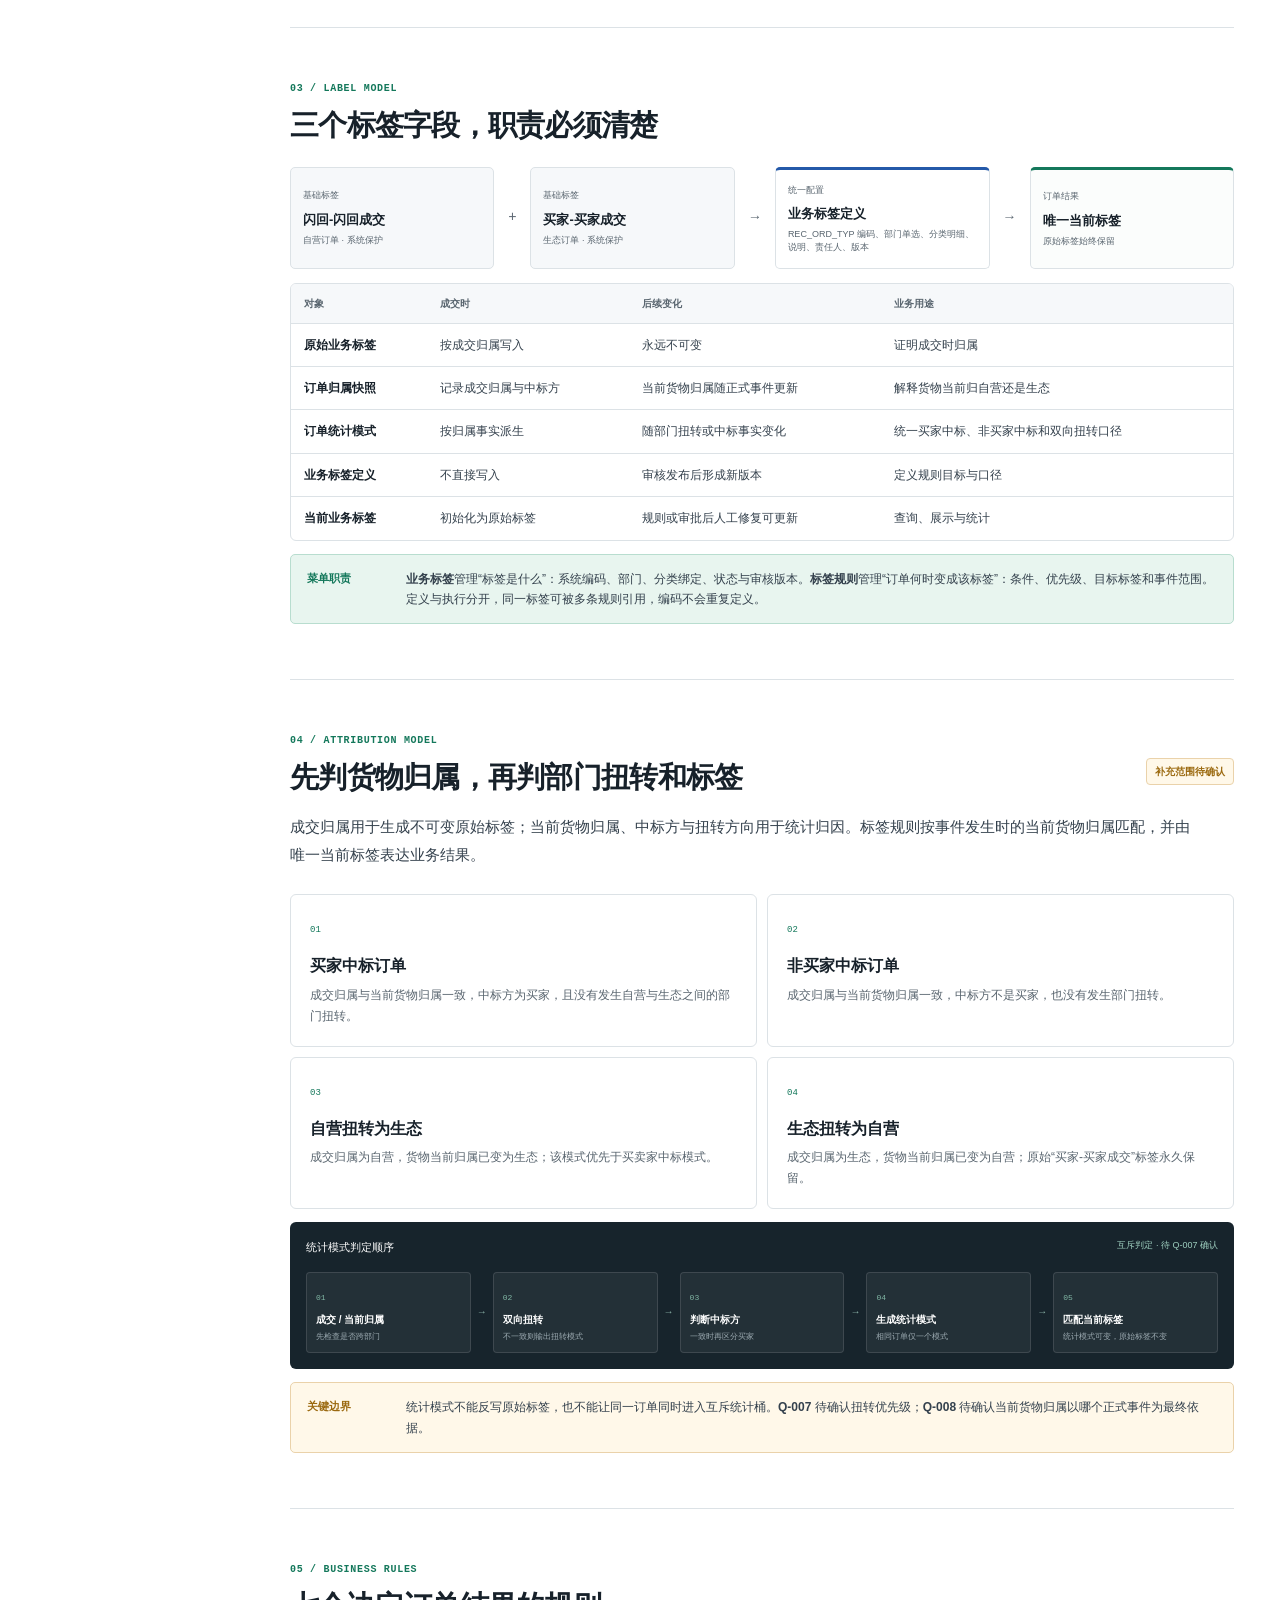
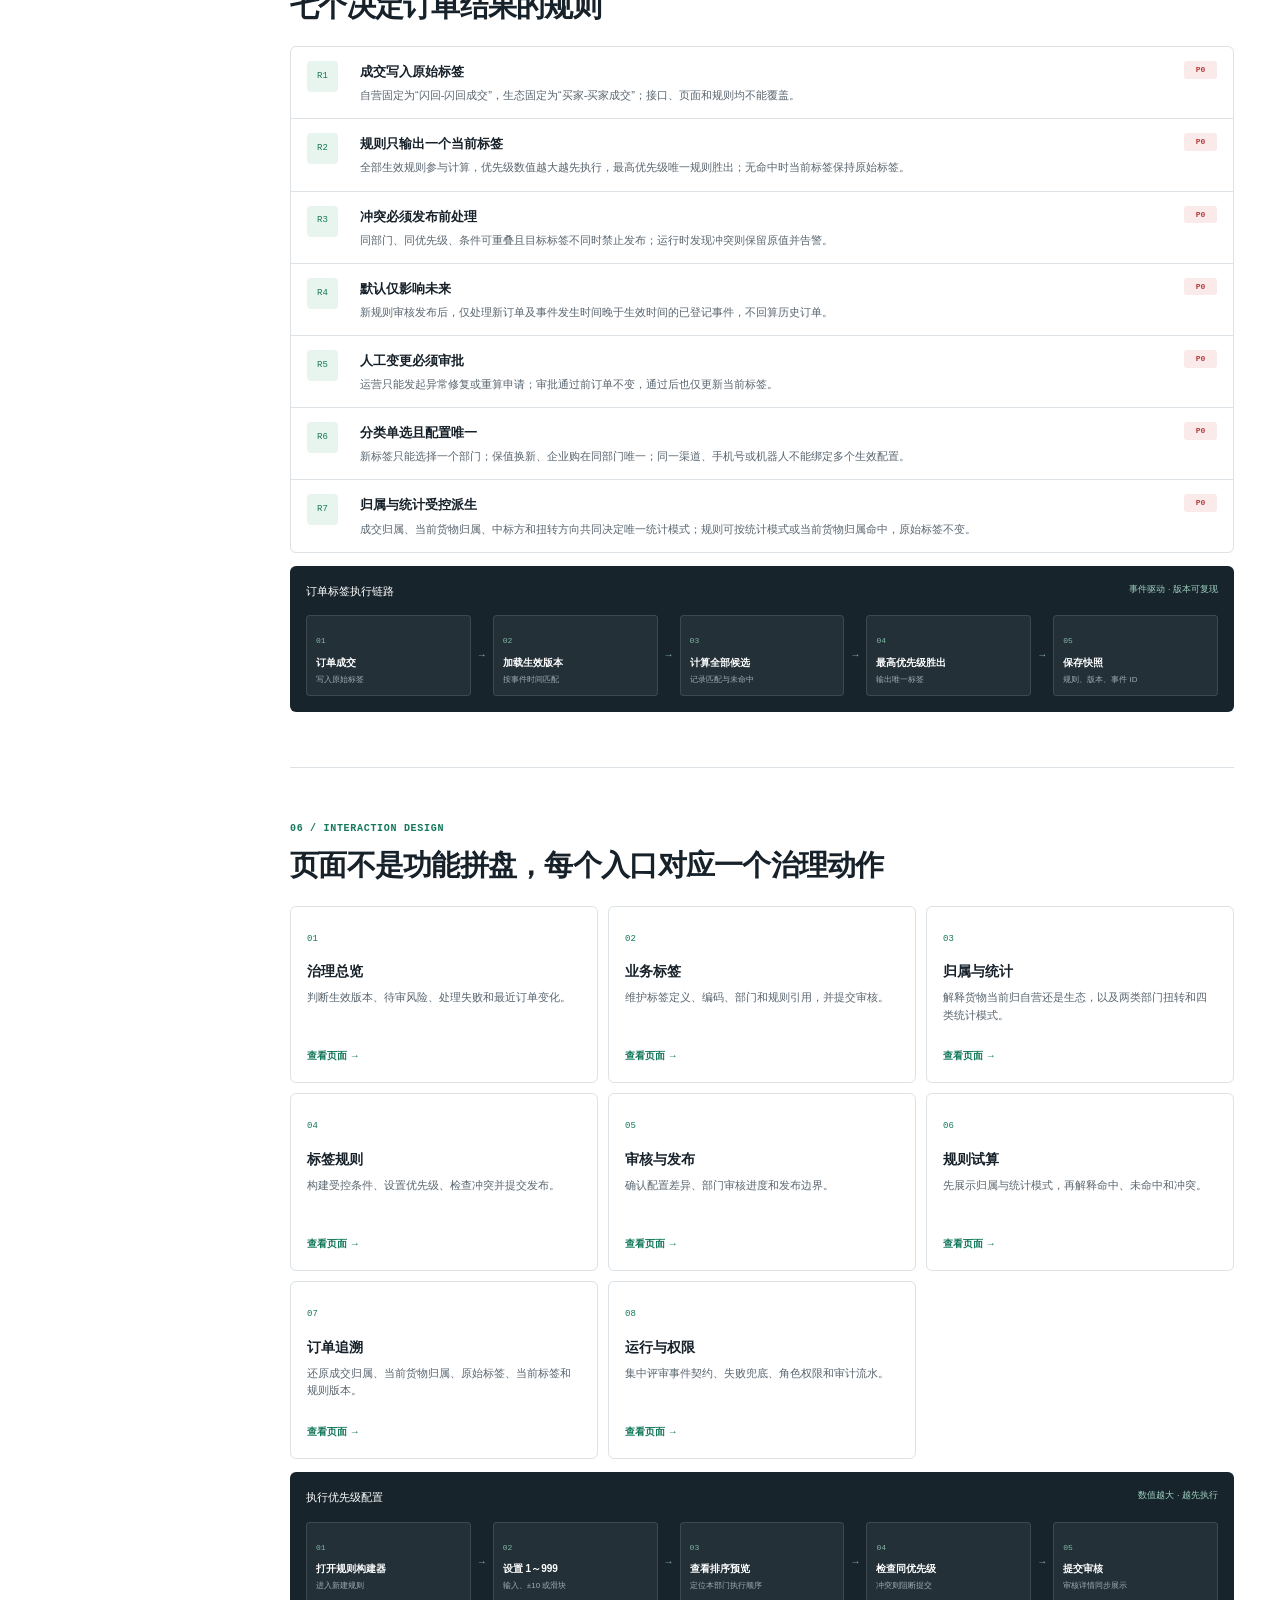
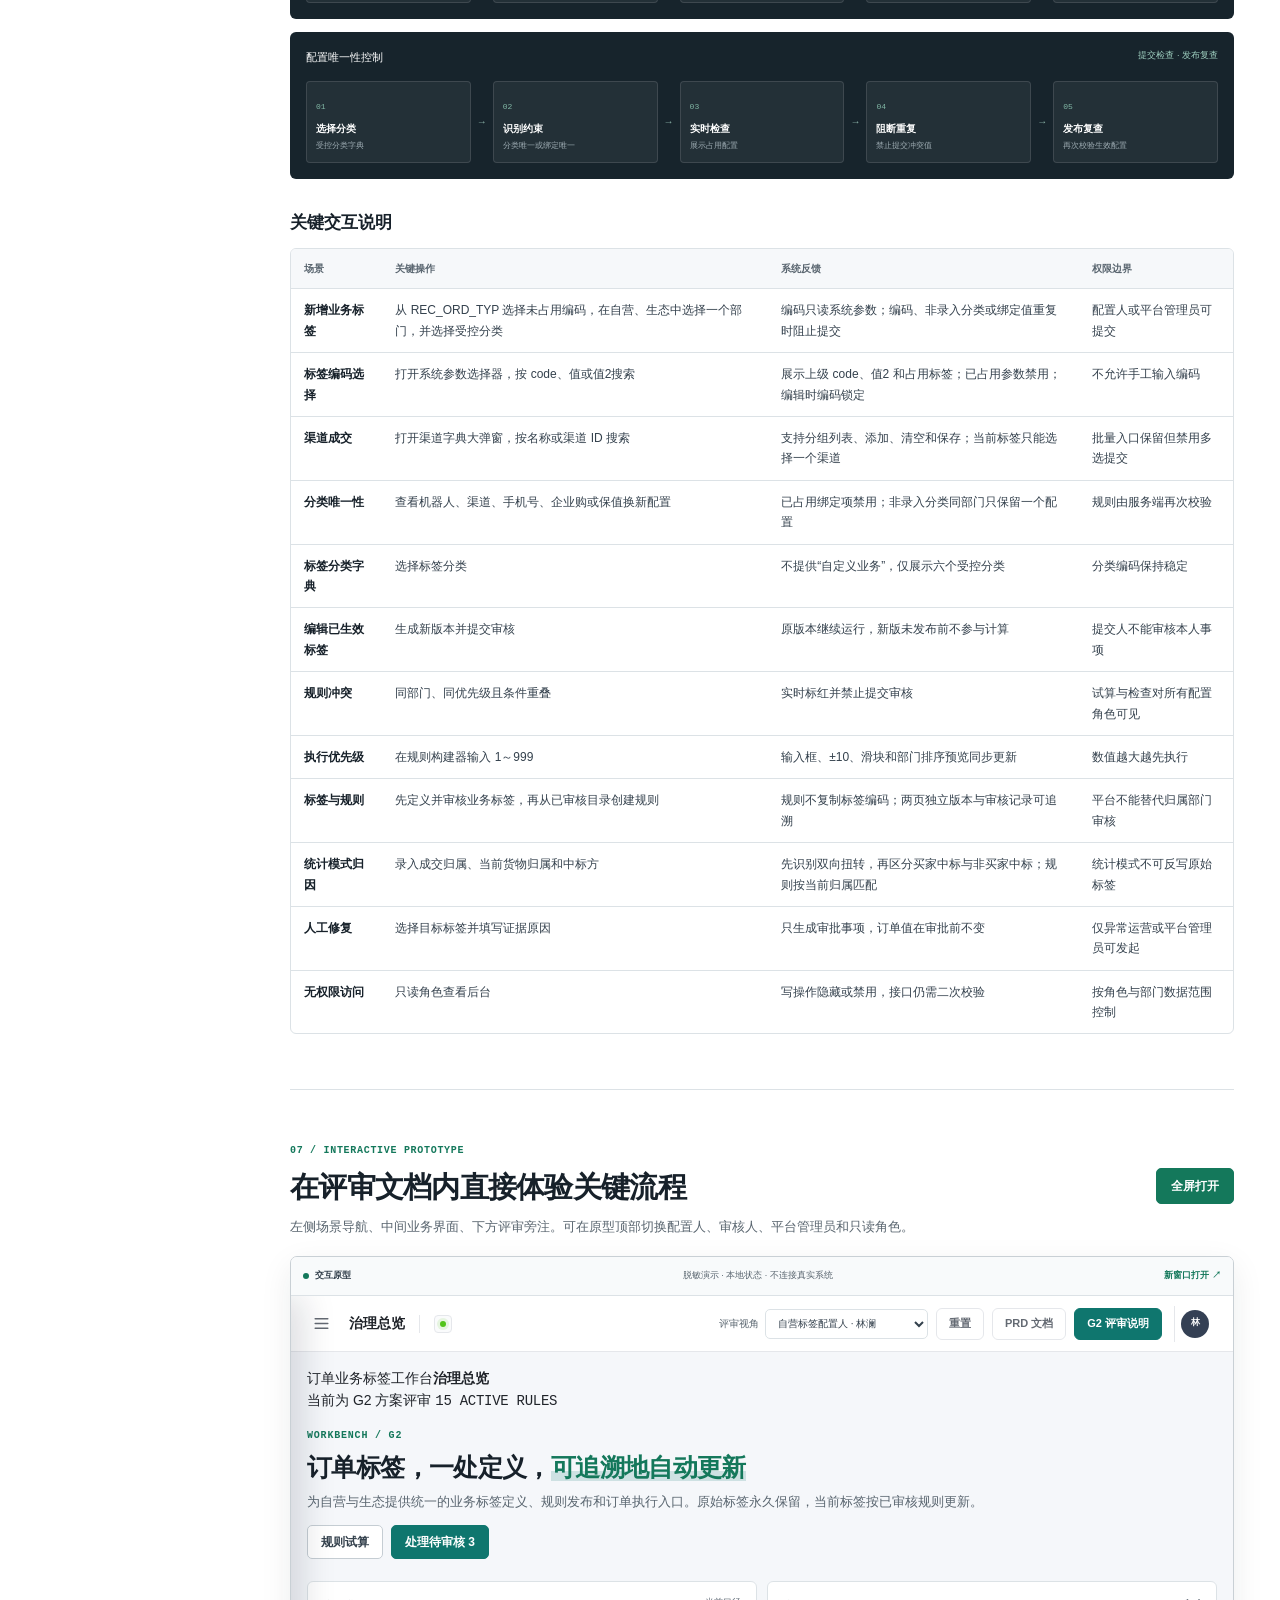
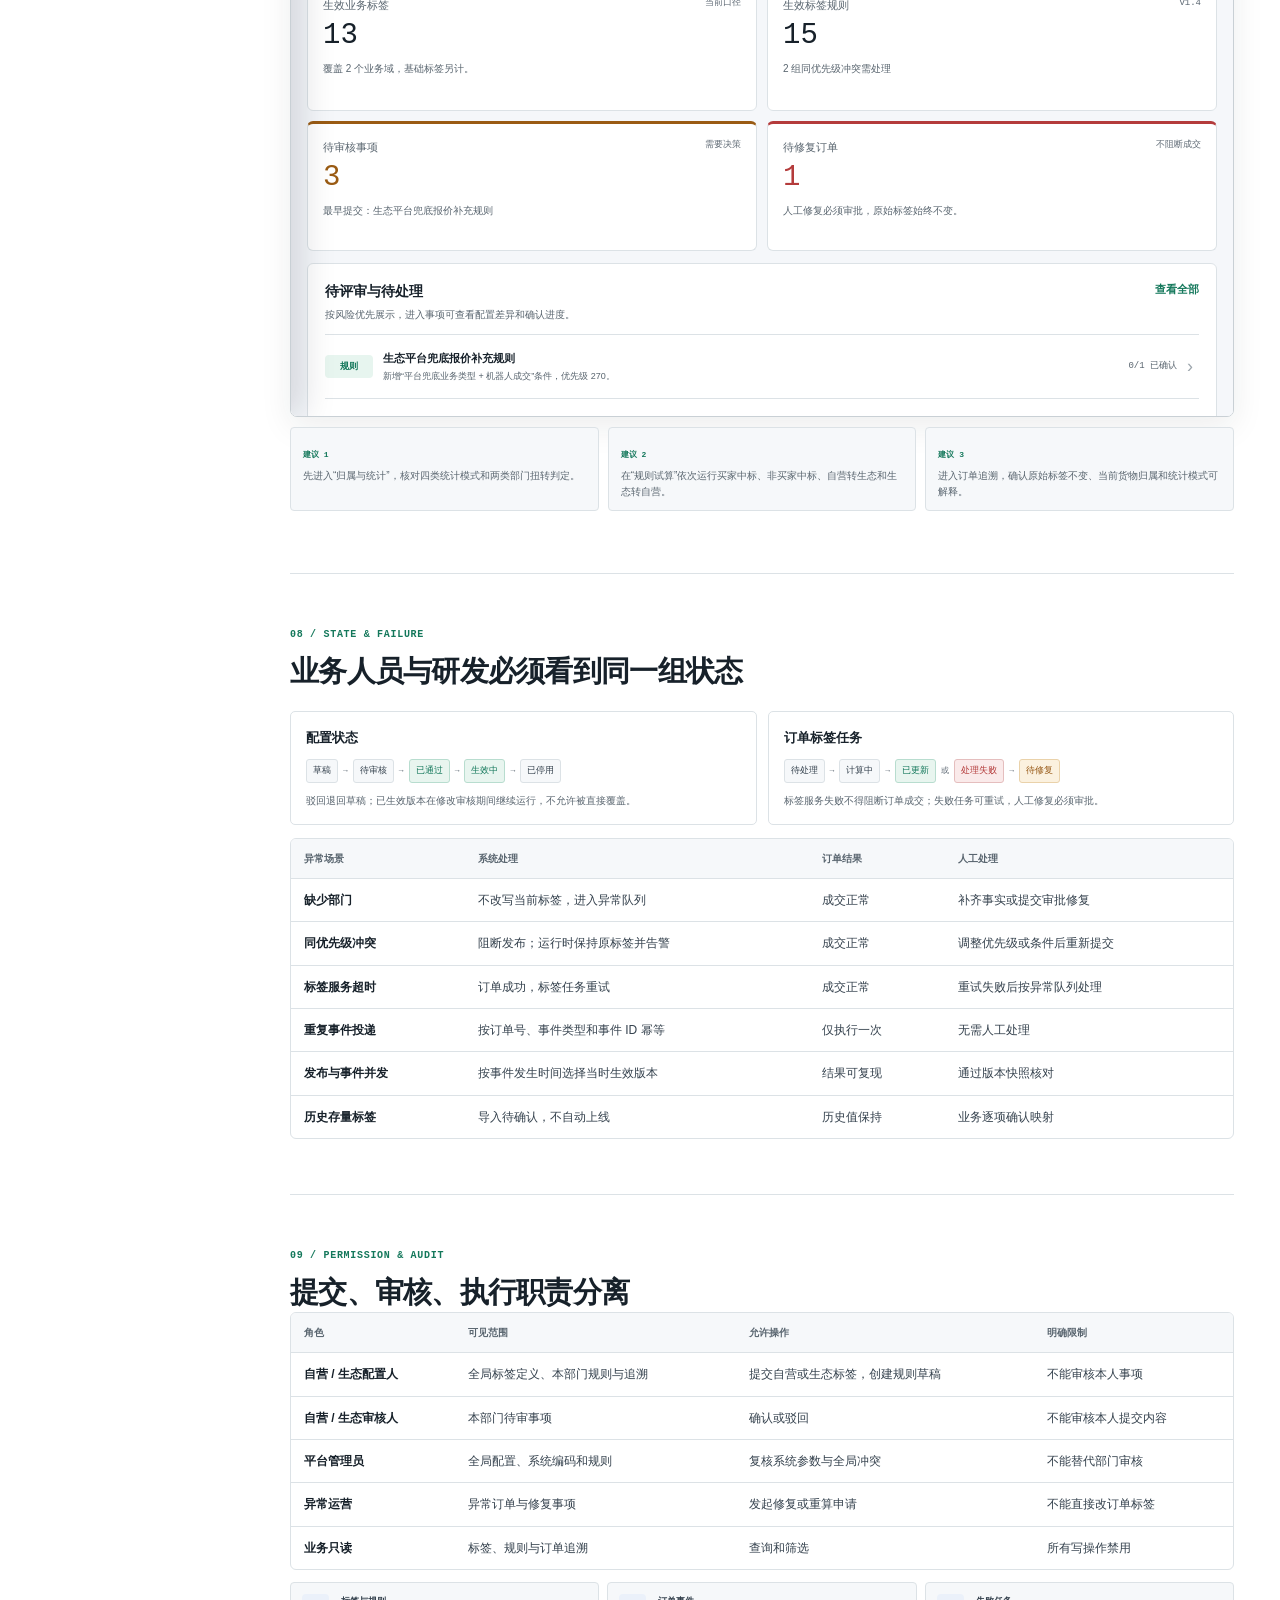
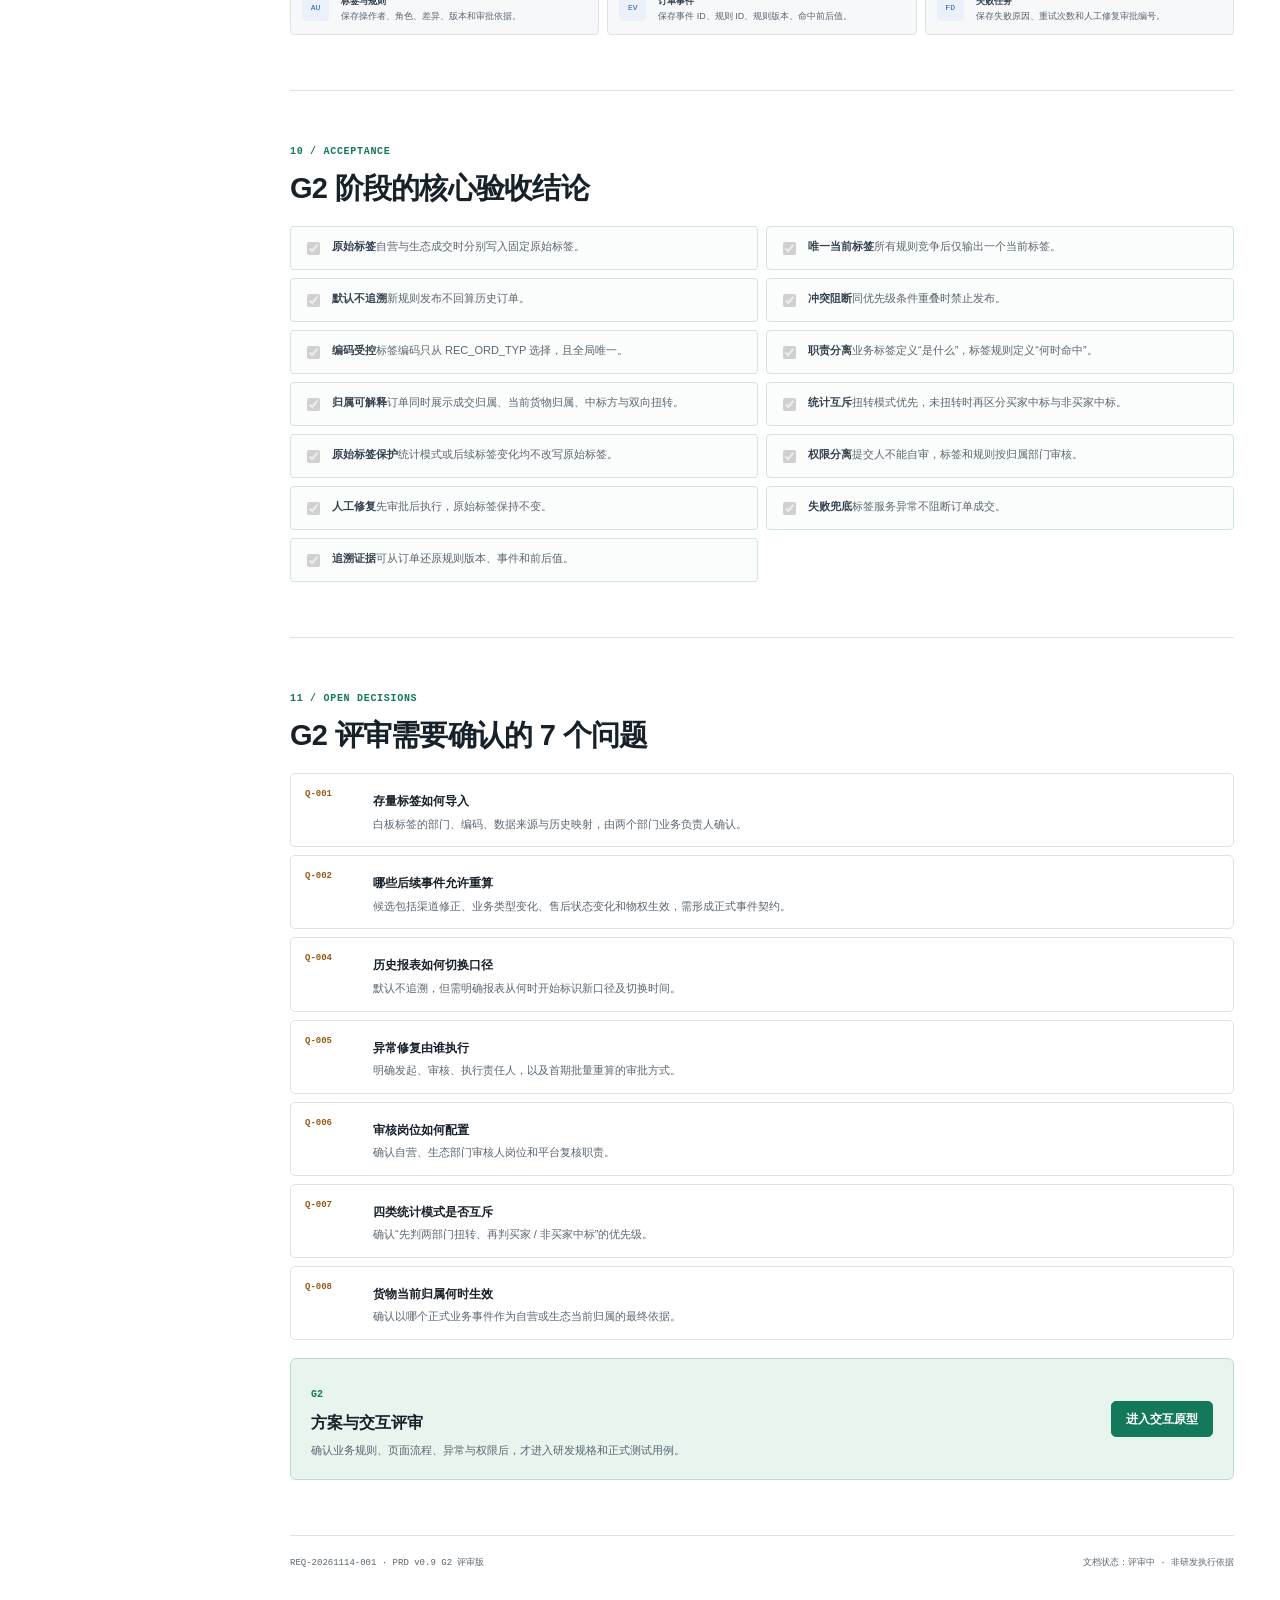
==== commit 873641f0: "feat: 增加订单归属与统计模式" ====
--- a/index.html
+++ b/index.html
@@ -10,7 +10,7 @@
     />
     <title>订单业务标签 PRD｜G2 评审</title>
     <link rel="icon" href="data:image/svg+xml,%3Csvg xmlns='http://www.w3.org/2000/svg' viewBox='0 0 64 64'%3E%3Crect width='64' height='64' rx='12' fill='%2314785b'/%3E%3Cpath d='M17 18h30v8H17zm0 11h18v8H17zm21 0h9v8h-9zM17 40h30v8H17z' fill='%23fff'/%3E%3C/svg%3E" />
-    <link rel="stylesheet" href="./assets/docs.css?v=20261119-3" />
+    <link rel="stylesheet" href="./assets/docs.css?v=20261120-1" />
   </head>
   <body>
     <a class="skip-link" href="#document">跳到 PRD 正文</a>
@@ -28,6 +28,7 @@
       <nav class="doc-nav" aria-label="文档导航">
         <a href="#overview">方案摘要</a>
         <a href="#scope">本期范围</a>
+        <a href="#attribution">归属统计</a>
         <a href="#rules">业务规则</a>
         <a href="#prototype">交互原型</a>
         <a href="#approval-review">评审结论</a>
@@ -41,9 +42,9 @@
     <main>
       <section class="doc-hero">
         <div class="doc-hero-main">
-          <div class="doc-meta-line"><span>REQ-20261114-001</span><i></i><span>PRD v0.8</span><i></i><span>更新于 2026-11-19</span></div>
+          <div class="doc-meta-line"><span>REQ-20261114-001</span><i></i><span>PRD v0.9</span><i></i><span>更新于 2026-11-20</span></div>
           <h1>订单业务标签<br />统一配置、审核与自动更新</h1>
-          <p>一套标签定义服务自营与生态两个部门。订单成交时固定写入原始标签，命中已审核生效规则后只更新唯一当前标签，并完整保留版本、事件和人工审批证据。</p>
+          <p>一套标签定义服务自营与生态两个部门。订单成交时固定写入原始标签，并同时记录货物当前归属、中标方和部门扭转；命中已审核规则后只更新唯一当前标签。</p>
           <div class="hero-actions">
             <a class="button button-primary" href="#prototype">评审交互原型</a>
             <a class="button button-secondary" href="./prd.md">查看 PRD 原文</a>
@@ -55,9 +56,9 @@
             <div><dt>需求方</dt><dd>hz</dd></div>
             <div><dt>Scope Gate</dt><dd class="is-success">G1 已通过</dd></div>
             <div><dt>当前阶段</dt><dd>方案与原型评审</dd></div>
-            <div><dt>未决问题</dt><dd>5 项，不阻塞 G2 阅读</dd></div>
+            <div><dt>未决问题</dt><dd>7 项，其中统计口径 2 项需业务确认</dd></div>
           </dl>
-          <p>G2 通过前，不将本文视为研发执行依据。</p>
+          <p>统一标签原范围已过 G1；新增货物归属与统计模式属于补充范围，确认后才进入 G2 定稿。</p>
         </aside>
       </section>
 
@@ -67,13 +68,14 @@
           <a class="is-active" href="#overview">01 方案摘要</a>
           <a href="#scope">02 本期范围</a>
           <a href="#model">03 标签模型</a>
-          <a href="#rules">04 业务规则</a>
-          <a href="#interaction">05 页面交互</a>
-          <a href="#prototype">06 可交互原型</a>
-          <a href="#states">07 状态与异常</a>
-          <a href="#permission">08 权限与审计</a>
-          <a href="#acceptance">09 验收结论</a>
-          <a href="#approval-review">10 待确认项</a>
+          <a href="#attribution">04 归属与统计</a>
+          <a href="#rules">05 业务规则</a>
+          <a href="#interaction">06 页面交互</a>
+          <a href="#prototype">07 可交互原型</a>
+          <a href="#states">08 状态与异常</a>
+          <a href="#permission">09 权限与审计</a>
+          <a href="#acceptance">10 验收结论</a>
+          <a href="#approval-review">11 待确认项</a>
         </aside>
 
         <article class="doc-content" id="document">
@@ -124,6 +126,7 @@
                   <li>自营、生态标签的新增、编辑、停用与审核，每个标签只归属一个部门。</li>
                   <li>受控字段规则、优先级、冲突检查与只读试算。</li>
                   <li>原始标签保护、唯一当前标签和订单事件自动更新。</li>
+                  <li>成交归属、当前货物归属、中标方、双向部门扭转和四类统计模式。</li>
                   <li>提交人与审核人分离，标签和规则按归属部门独立审核。</li>
                   <li>经审批的异常修复或重算，以及完整审计追溯。</li>
                 </ul>
@@ -174,7 +177,9 @@
               <table>
                 <thead><tr><th>对象</th><th>成交时</th><th>后续变化</th><th>业务用途</th></tr></thead>
                 <tbody>
-                  <tr><td>原始业务标签</td><td>按部门写入</td><td>永远不可变</td><td>证明成交归属</td></tr>
+                  <tr><td>原始业务标签</td><td>按成交归属写入</td><td>永远不可变</td><td>证明成交时归属</td></tr>
+                  <tr><td>订单归属快照</td><td>记录成交归属与中标方</td><td>当前货物归属随正式事件更新</td><td>解释货物当前归自营还是生态</td></tr>
+                  <tr><td>订单统计模式</td><td>按归属事实派生</td><td>随部门扭转或中标事实变化</td><td>统一买家中标、非买家中标和双向扭转口径</td></tr>
                   <tr><td>业务标签定义</td><td>不直接写入</td><td>审核发布后形成新版本</td><td>定义规则目标与口径</td></tr>
                   <tr><td>当前业务标签</td><td>初始化为原始标签</td><td>规则或审批后人工修复可更新</td><td>查询、展示与统计</td></tr>
                 </tbody>
@@ -187,9 +192,57 @@
             </div>
           </section>
 
+          <section id="attribution" class="doc-section">
+            <div class="section-kicker">04 / ATTRIBUTION MODEL</div>
+            <div class="section-heading">
+              <h2>先判货物归属，再判部门扭转和标签</h2>
+              <span class="status-tag is-orange">补充范围待确认</span>
+            </div>
+            <p class="lead">成交归属用于生成不可变原始标签；当前货物归属、中标方与扭转方向用于统计归因。标签规则按事件发生时的当前货物归属匹配，并由唯一当前标签表达业务结果。</p>
+
+            <div class="principle-grid">
+              <article>
+                <span>01</span>
+                <h3>买家中标订单</h3>
+                <p>成交归属与当前货物归属一致，中标方为买家，且没有发生自营与生态之间的部门扭转。</p>
+              </article>
+              <article>
+                <span>02</span>
+                <h3>非买家中标订单</h3>
+                <p>成交归属与当前货物归属一致，中标方不是买家，也没有发生部门扭转。</p>
+              </article>
+              <article>
+                <span>03</span>
+                <h3>自营扭转为生态</h3>
+                <p>成交归属为自营，货物当前归属已变为生态；该模式优先于买卖家中标模式。</p>
+              </article>
+              <article>
+                <span>04</span>
+                <h3>生态扭转为自营</h3>
+                <p>成交归属为生态，货物当前归属已变为自营；原始“买家-买家成交”标签永久保留。</p>
+              </article>
+            </div>
+
+            <div class="flow-panel">
+              <div class="flow-head"><span>统计模式判定顺序</span><b>互斥判定 · 待 Q-007 确认</b></div>
+              <div class="flow-steps">
+                <div><span>01</span><strong>成交 / 当前归属</strong><small>先检查是否跨部门</small></div><i>→</i>
+                <div><span>02</span><strong>双向扭转</strong><small>不一致则输出扭转模式</small></div><i>→</i>
+                <div><span>03</span><strong>判断中标方</strong><small>一致时再区分买家</small></div><i>→</i>
+                <div><span>04</span><strong>生成统计模式</strong><small>相同订单仅一个模式</small></div><i>→</i>
+                <div><span>05</span><strong>匹配当前标签</strong><small>统计模式可变，原始标签不变</small></div>
+              </div>
+            </div>
+
+            <div class="callout is-orange">
+              <span>关键边界</span>
+              <p>统计模式不能反写原始标签，也不能让同一订单同时进入互斥统计桶。<b>Q-007</b> 待确认扭转优先级；<b>Q-008</b> 待确认当前货物归属以哪个正式事件为最终依据。</p>
+            </div>
+          </section>
+
           <section id="rules" class="doc-section">
-            <div class="section-kicker">04 / BUSINESS RULES</div>
-            <h2>六个决定订单结果的规则</h2>
+            <div class="section-kicker">05 / BUSINESS RULES</div>
+            <h2>七个决定订单结果的规则</h2>
             <div class="rule-list">
               <article><span>R1</span><div><h3>成交写入原始标签</h3><p>自营固定为“闪回-闪回成交”，生态固定为“买家-买家成交”；接口、页面和规则均不能覆盖。</p></div><b>P0</b></article>
               <article><span>R2</span><div><h3>规则只输出一个当前标签</h3><p>全部生效规则参与计算，优先级数值越大越先执行，最高优先级唯一规则胜出；无命中时当前标签保持原始标签。</p></div><b>P0</b></article>
@@ -197,6 +250,7 @@
               <article><span>R4</span><div><h3>默认仅影响未来</h3><p>新规则审核发布后，仅处理新订单及事件发生时间晚于生效时间的已登记事件，不回算历史订单。</p></div><b>P0</b></article>
               <article><span>R5</span><div><h3>人工变更必须审批</h3><p>运营只能发起异常修复或重算申请；审批通过前订单不变，通过后也仅更新当前标签。</p></div><b>P0</b></article>
               <article><span>R6</span><div><h3>分类单选且配置唯一</h3><p>新标签只能选择一个部门；保值换新、企业购在同部门唯一；同一渠道、手机号或机器人不能绑定多个生效配置。</p></div><b>P0</b></article>
+              <article><span>R7</span><div><h3>归属与统计受控派生</h3><p>成交归属、当前货物归属、中标方和扭转方向共同决定唯一统计模式；规则可按统计模式或当前货物归属命中，原始标签不变。</p></div><b>P0</b></article>
             </div>
 
             <div class="flow-panel">
@@ -212,16 +266,17 @@
           </section>
 
           <section id="interaction" class="doc-section">
-            <div class="section-kicker">05 / INTERACTION DESIGN</div>
+            <div class="section-kicker">06 / INTERACTION DESIGN</div>
             <h2>页面不是功能拼盘，每个入口对应一个治理动作</h2>
             <div class="interaction-grid">
               <article><span>01</span><h3>治理总览</h3><p>判断生效版本、待审风险、处理失败和最近订单变化。</p><a href="./prototype.html#overview">查看页面 →</a></article>
               <article><span>02</span><h3>业务标签</h3><p>维护标签定义、编码、部门和规则引用，并提交审核。</p><a href="./prototype.html#labels">查看页面 →</a></article>
-              <article><span>03</span><h3>标签规则</h3><p>构建受控条件、设置优先级、检查冲突并提交发布。</p><a href="./prototype.html#rules">查看页面 →</a></article>
-              <article><span>04</span><h3>审核与发布</h3><p>确认配置差异、双部门审核进度和发布边界。</p><a href="./prototype.html#approvals">查看页面 →</a></article>
-              <article><span>05</span><h3>规则试算</h3><p>解释命中、未命中和冲突，验证规则是否表达业务口径。</p><a href="./prototype.html#simulator">查看页面 →</a></article>
-              <article><span>06</span><h3>订单追溯</h3><p>还原原始标签、当前标签、规则版本与人工修复审批。</p><a href="./prototype.html#trace">查看页面 →</a></article>
-              <article><span>07</span><h3>运行与权限</h3><p>集中评审事件契约、失败兜底、角色权限和审计流水。</p><a href="./prototype.html#runtime">查看页面 →</a></article>
+              <article><span>03</span><h3>归属与统计</h3><p>解释货物当前归自营还是生态，以及两类部门扭转和四类统计模式。</p><a href="./prototype.html#attribution">查看页面 →</a></article>
+              <article><span>04</span><h3>标签规则</h3><p>构建受控条件、设置优先级、检查冲突并提交发布。</p><a href="./prototype.html#rules">查看页面 →</a></article>
+              <article><span>05</span><h3>审核与发布</h3><p>确认配置差异、部门审核进度和发布边界。</p><a href="./prototype.html#approvals">查看页面 →</a></article>
+              <article><span>06</span><h3>规则试算</h3><p>先展示归属与统计模式，再解释命中、未命中和冲突。</p><a href="./prototype.html#simulator">查看页面 →</a></article>
+              <article><span>07</span><h3>订单追溯</h3><p>还原成交归属、当前货物归属、原始标签、当前标签和规则版本。</p><a href="./prototype.html#trace">查看页面 →</a></article>
+              <article><span>08</span><h3>运行与权限</h3><p>集中评审事件契约、失败兜底、角色权限和审计流水。</p><a href="./prototype.html#runtime">查看页面 →</a></article>
             </div>
 
             <div class="flow-panel">
@@ -260,6 +315,7 @@
                   <tr><td>规则冲突</td><td>同部门、同优先级且条件重叠</td><td>实时标红并禁止提交审核</td><td>试算与检查对所有配置角色可见</td></tr>
                   <tr><td>执行优先级</td><td>在规则构建器输入 1～999</td><td>输入框、±10、滑块和部门排序预览同步更新</td><td>数值越大越先执行</td></tr>
                   <tr><td>标签与规则</td><td>先定义并审核业务标签，再从已审核目录创建规则</td><td>规则不复制标签编码；两页独立版本与审核记录可追溯</td><td>平台不能替代归属部门审核</td></tr>
+                  <tr><td>统计模式归因</td><td>录入成交归属、当前货物归属和中标方</td><td>先识别双向扭转，再区分买家中标与非买家中标；规则按当前归属匹配</td><td>统计模式不可反写原始标签</td></tr>
                   <tr><td>人工修复</td><td>选择目标标签并填写证据原因</td><td>只生成审批事项，订单值在审批前不变</td><td>仅异常运营或平台管理员可发起</td></tr>
                   <tr><td>无权限访问</td><td>只读角色查看后台</td><td>写操作隐藏或禁用，接口仍需二次校验</td><td>按角色与部门数据范围控制</td></tr>
                 </tbody>
@@ -268,7 +324,7 @@
           </section>
 
           <section id="prototype" class="doc-section prototype-section">
-            <div class="section-kicker">06 / INTERACTIVE PROTOTYPE</div>
+            <div class="section-kicker">07 / INTERACTIVE PROTOTYPE</div>
             <div class="section-heading">
               <div>
                 <h2>在评审文档内直接体验关键流程</h2>
@@ -285,14 +341,14 @@
               <iframe src="./prototype.html#overview" title="订单业务标签治理可交互原型" loading="lazy"></iframe>
             </div>
             <div class="prototype-guide">
-              <div><b>建议 1</b><p>在“规则试算”依次运行自营多机器人、生态企业购、生态售后退货和无规则命中。</p></div>
-              <div><b>建议 2</b><p>新增业务标签，体验 REC_ORD_TYP 编码选择、渠道大弹窗和发布前编码唯一性检查。</p></div>
-              <div><b>建议 3</b><p>进入订单追溯，发起异常修复并确认审批前订单标签保持原值。</p></div>
+              <div><b>建议 1</b><p>先进入“归属与统计”，核对四类统计模式和两类部门扭转判定。</p></div>
+              <div><b>建议 2</b><p>在“规则试算”依次运行买家中标、非买家中标、自营转生态和生态转自营。</p></div>
+              <div><b>建议 3</b><p>进入订单追溯，确认原始标签不变、当前货物归属和统计模式可解释。</p></div>
             </div>
           </section>
 
           <section id="states" class="doc-section">
-            <div class="section-kicker">07 / STATE &amp; FAILURE</div>
+            <div class="section-kicker">08 / STATE &amp; FAILURE</div>
             <h2>业务人员与研发必须看到同一组状态</h2>
             <div class="state-columns">
               <div>
@@ -327,7 +383,7 @@
           </section>
 
           <section id="permission" class="doc-section">
-            <div class="section-kicker">08 / PERMISSION &amp; AUDIT</div>
+            <div class="section-kicker">09 / PERMISSION &amp; AUDIT</div>
             <h2>提交、审核、执行职责分离</h2>
             <div class="table-wrap">
               <table>
@@ -349,7 +405,7 @@
           </section>
 
           <section id="acceptance" class="doc-section">
-            <div class="section-kicker">09 / ACCEPTANCE</div>
+            <div class="section-kicker">10 / ACCEPTANCE</div>
             <h2>G2 阶段的核心验收结论</h2>
             <div class="acceptance-list">
               <label><input type="checkbox" checked disabled /><span><b>原始标签</b>自营与生态成交时分别写入固定原始标签。</span></label>
@@ -358,6 +414,9 @@
               <label><input type="checkbox" checked disabled /><span><b>冲突阻断</b>同优先级条件重叠时禁止发布。</span></label>
               <label><input type="checkbox" checked disabled /><span><b>编码受控</b>标签编码只从 REC_ORD_TYP 选择，且全局唯一。</span></label>
               <label><input type="checkbox" checked disabled /><span><b>职责分离</b>业务标签定义“是什么”，标签规则定义“何时命中”。</span></label>
+              <label><input type="checkbox" checked disabled /><span><b>归属可解释</b>订单同时展示成交归属、当前货物归属、中标方与双向扭转。</span></label>
+              <label><input type="checkbox" checked disabled /><span><b>统计互斥</b>扭转模式优先，未扭转时再区分买家中标与非买家中标。</span></label>
+              <label><input type="checkbox" checked disabled /><span><b>原始标签保护</b>统计模式或后续标签变化均不改写原始标签。</span></label>
               <label><input type="checkbox" checked disabled /><span><b>权限分离</b>提交人不能自审，标签和规则按归属部门审核。</span></label>
               <label><input type="checkbox" checked disabled /><span><b>人工修复</b>先审批后执行，原始标签保持不变。</span></label>
               <label><input type="checkbox" checked disabled /><span><b>失败兜底</b>标签服务异常不阻断订单成交。</span></label>
@@ -366,14 +425,16 @@
           </section>
 
           <section id="approval-review" class="doc-section">
-            <div class="section-kicker">10 / OPEN DECISIONS</div>
-            <h2>G2 评审需要确认的 5 个问题</h2>
+            <div class="section-kicker">11 / OPEN DECISIONS</div>
+            <h2>G2 评审需要确认的 7 个问题</h2>
             <ol class="question-list">
               <li><span>Q-001</span><div><b>存量标签如何导入</b><p>白板标签的部门、编码、数据来源与历史映射，由两个部门业务负责人确认。</p></div></li>
               <li><span>Q-002</span><div><b>哪些后续事件允许重算</b><p>候选包括渠道修正、业务类型变化、售后状态变化和物权生效，需形成正式事件契约。</p></div></li>
-              <li><span>Q-003</span><div><b>审核岗位如何配置</b><p>确认部门审核人岗位、部门审核顺序和平台复核职责。</p></div></li>
               <li><span>Q-004</span><div><b>历史报表如何切换口径</b><p>默认不追溯，但需明确报表从何时开始标识新口径及切换时间。</p></div></li>
               <li><span>Q-005</span><div><b>异常修复由谁执行</b><p>明确发起、审核、执行责任人，以及首期批量重算的审批方式。</p></div></li>
+              <li><span>Q-006</span><div><b>审核岗位如何配置</b><p>确认自营、生态部门审核人岗位和平台复核职责。</p></div></li>
+              <li><span>Q-007</span><div><b>四类统计模式是否互斥</b><p>确认“先判两部门扭转、再判买家 / 非买家中标”的优先级。</p></div></li>
+              <li><span>Q-008</span><div><b>货物当前归属何时生效</b><p>确认以哪个正式业务事件作为自营或生态当前归属的最终依据。</p></div></li>
             </ol>
 
             <div class="gate-card">
@@ -383,7 +444,7 @@
           </section>
 
           <footer class="doc-footer">
-            <span>REQ-20261114-001 · PRD v0.8 G2 评审版</span>
+            <span>REQ-20261114-001 · PRD v0.9 G2 评审版</span>
             <span>文档状态：评审中 · 非研发执行依据</span>
           </footer>
         </article>
--- a/assets/docs.css
+++ b/assets/docs.css
@@ -263,6 +263,7 @@
   white-space: nowrap;
 }
 .status-tag.is-green { color: var(--green); background: var(--green-soft); border-color: #b8ddcf; }
+.status-tag.is-orange { color: #9b690f; background: #fff8e9; border-color: #ead2aa; }
 
 .principle-grid {
   display: grid;
@@ -294,6 +295,7 @@
   border-radius: 5px;
 }
 .callout.is-green { color: var(--green); background: var(--green-soft); border-color: #b8ddcf; }
+.callout.is-orange { color: #9b690f; background: #fff8e9; border-color: #ead2aa; }
 .callout > span { font-size: 11px; font-weight: 650; }
 .callout p { margin: 0; color: var(--ink-2); font-size: 12px; }
 
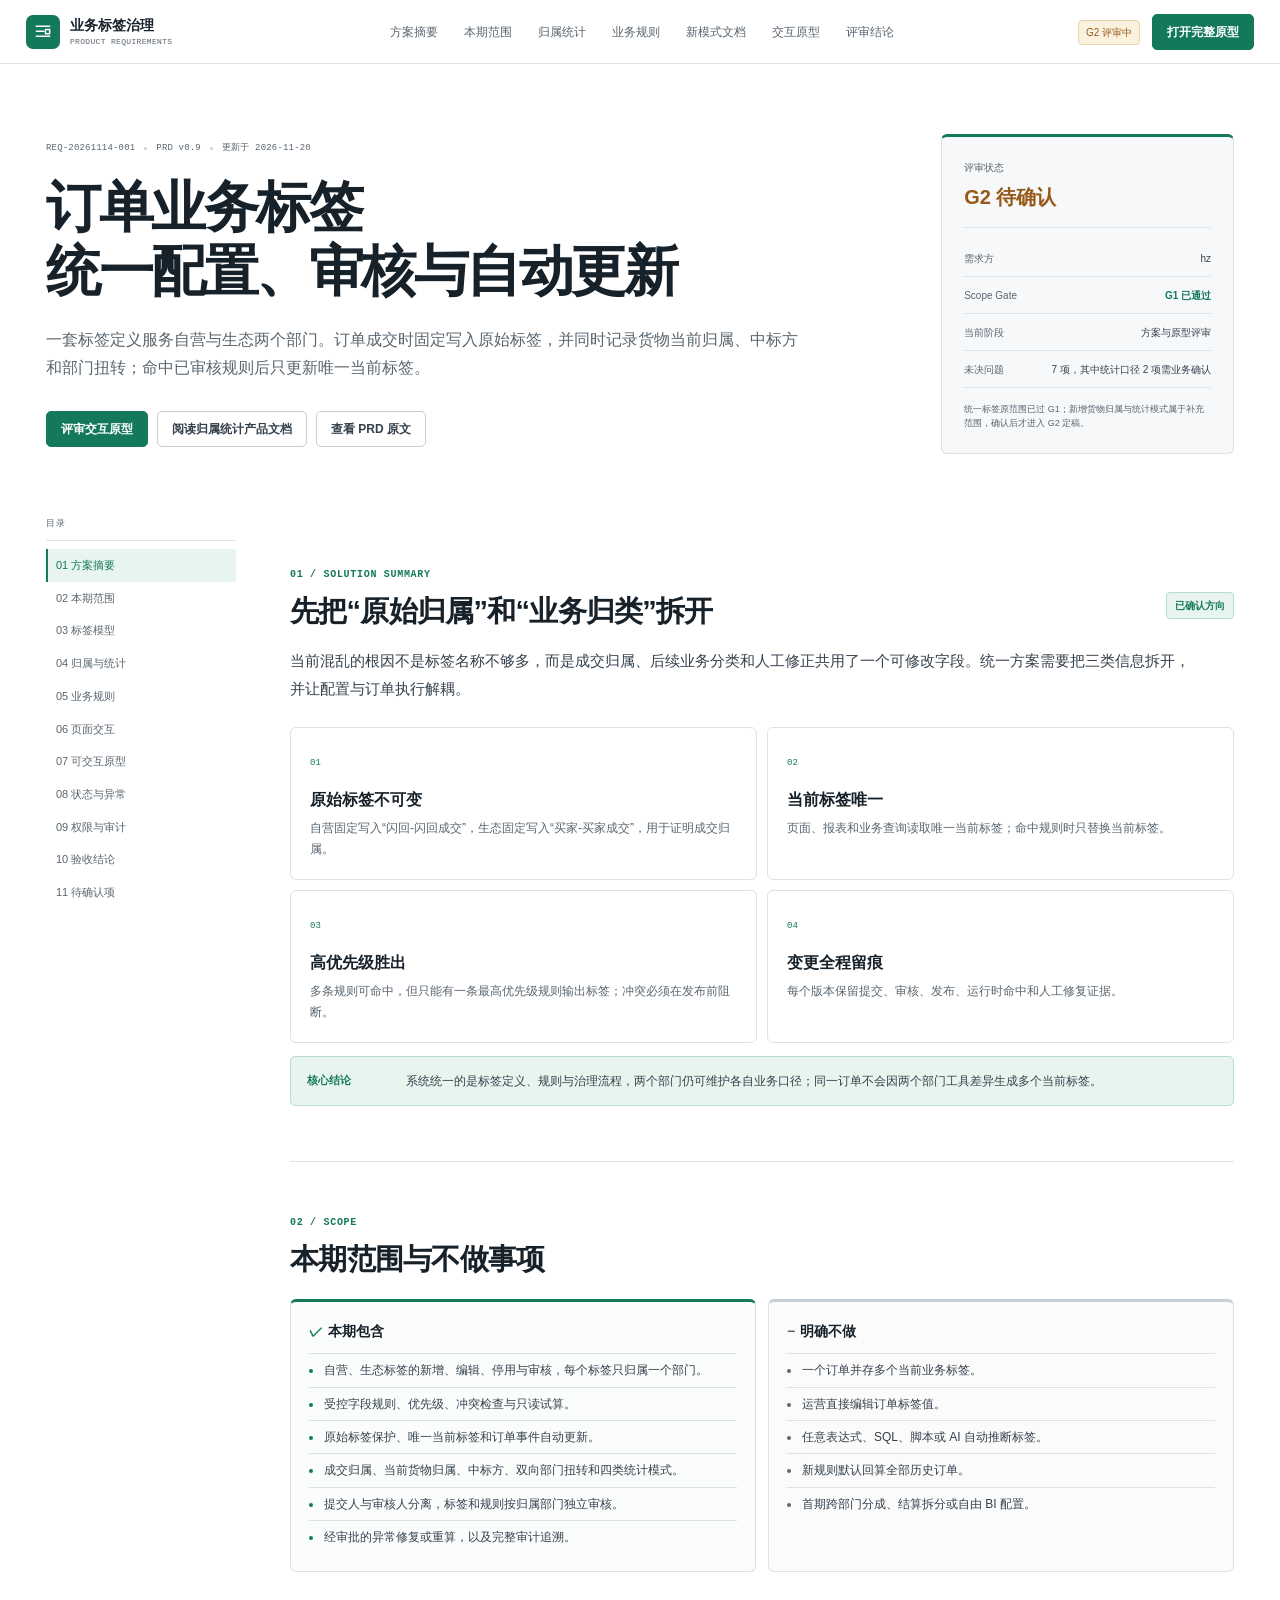
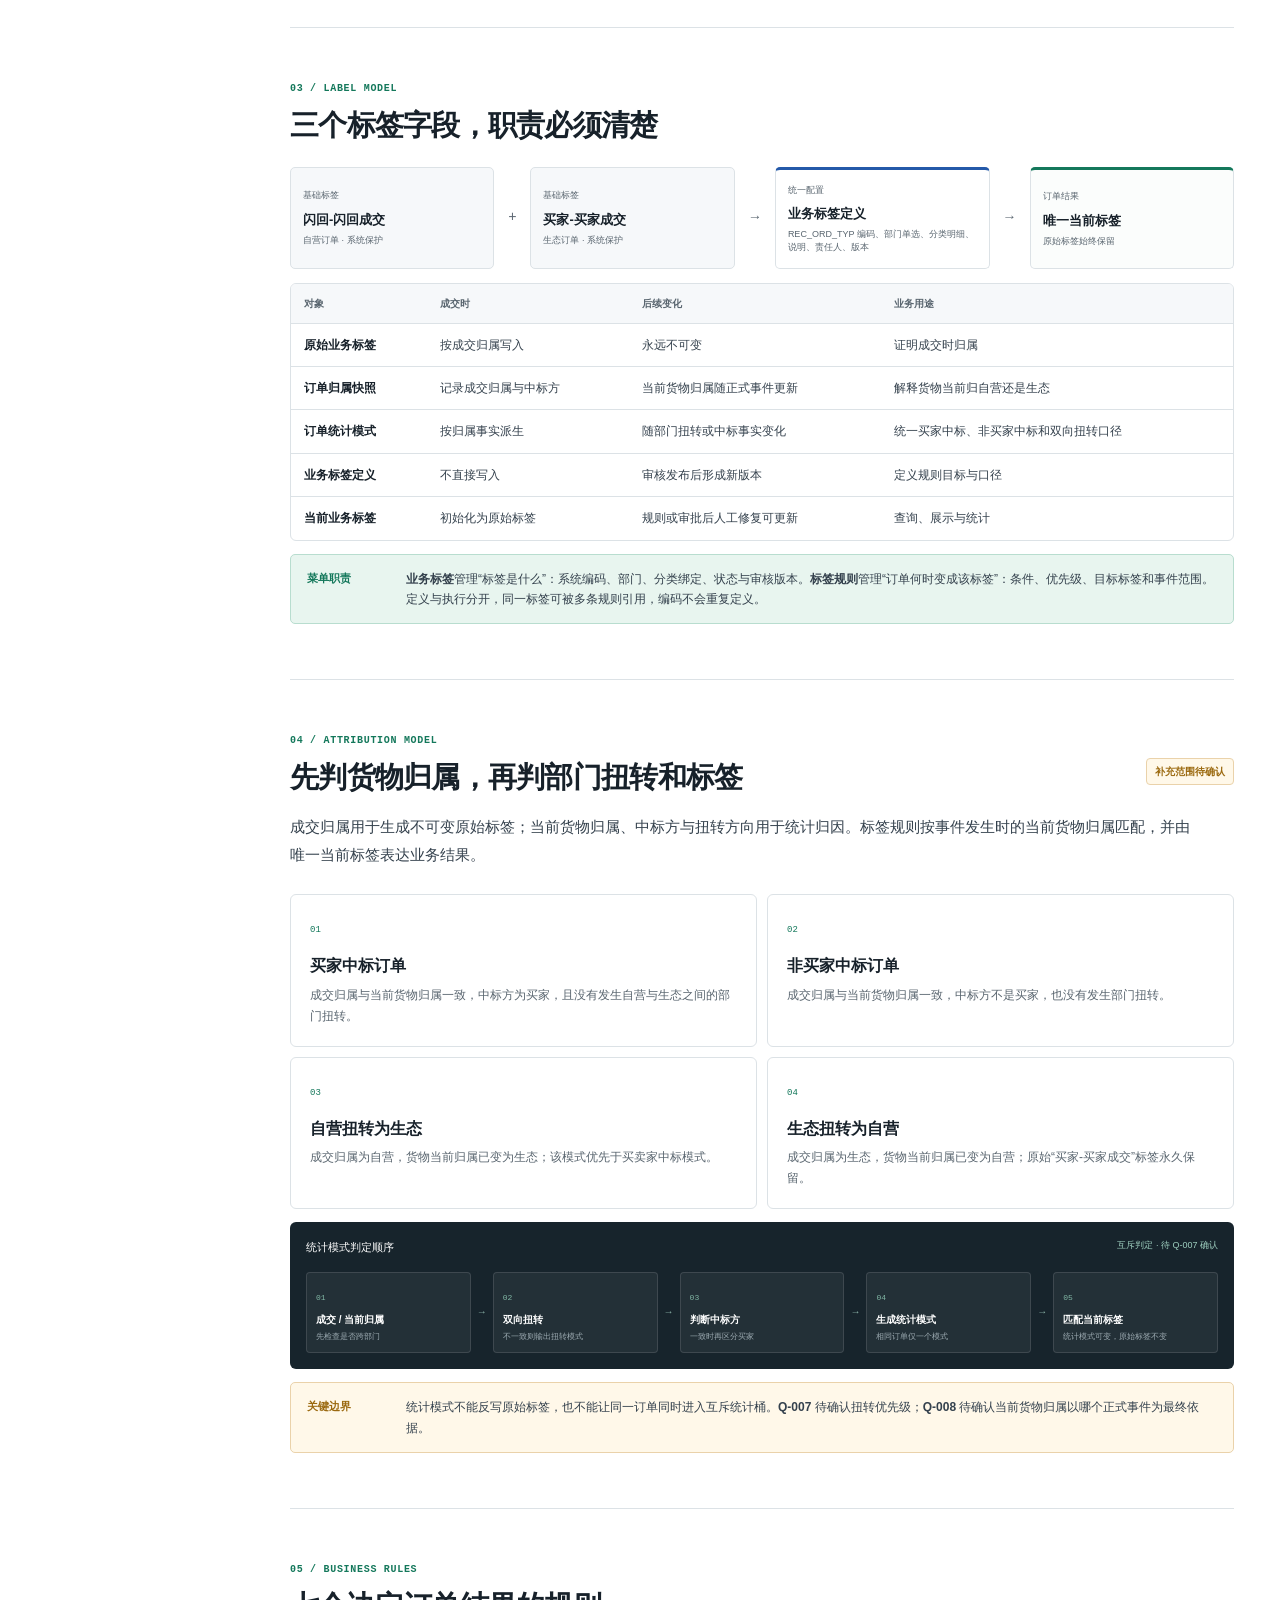
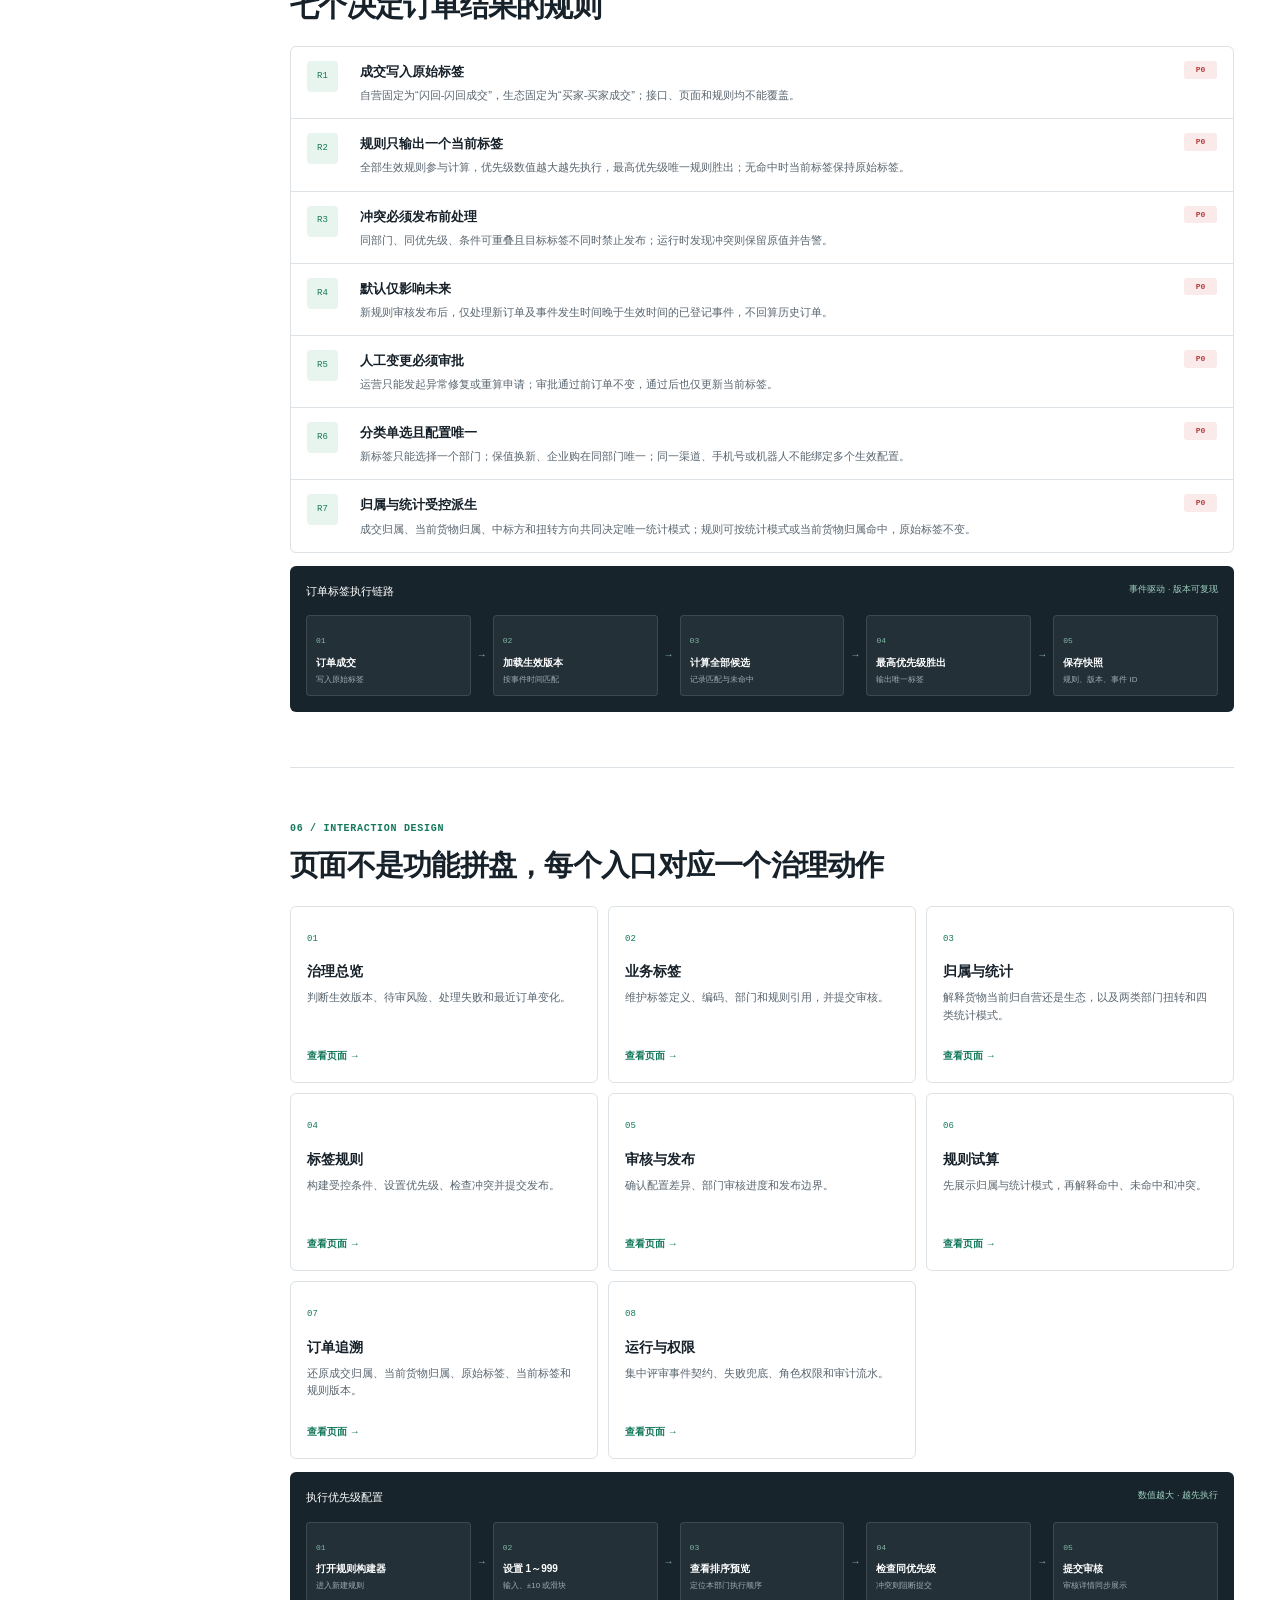
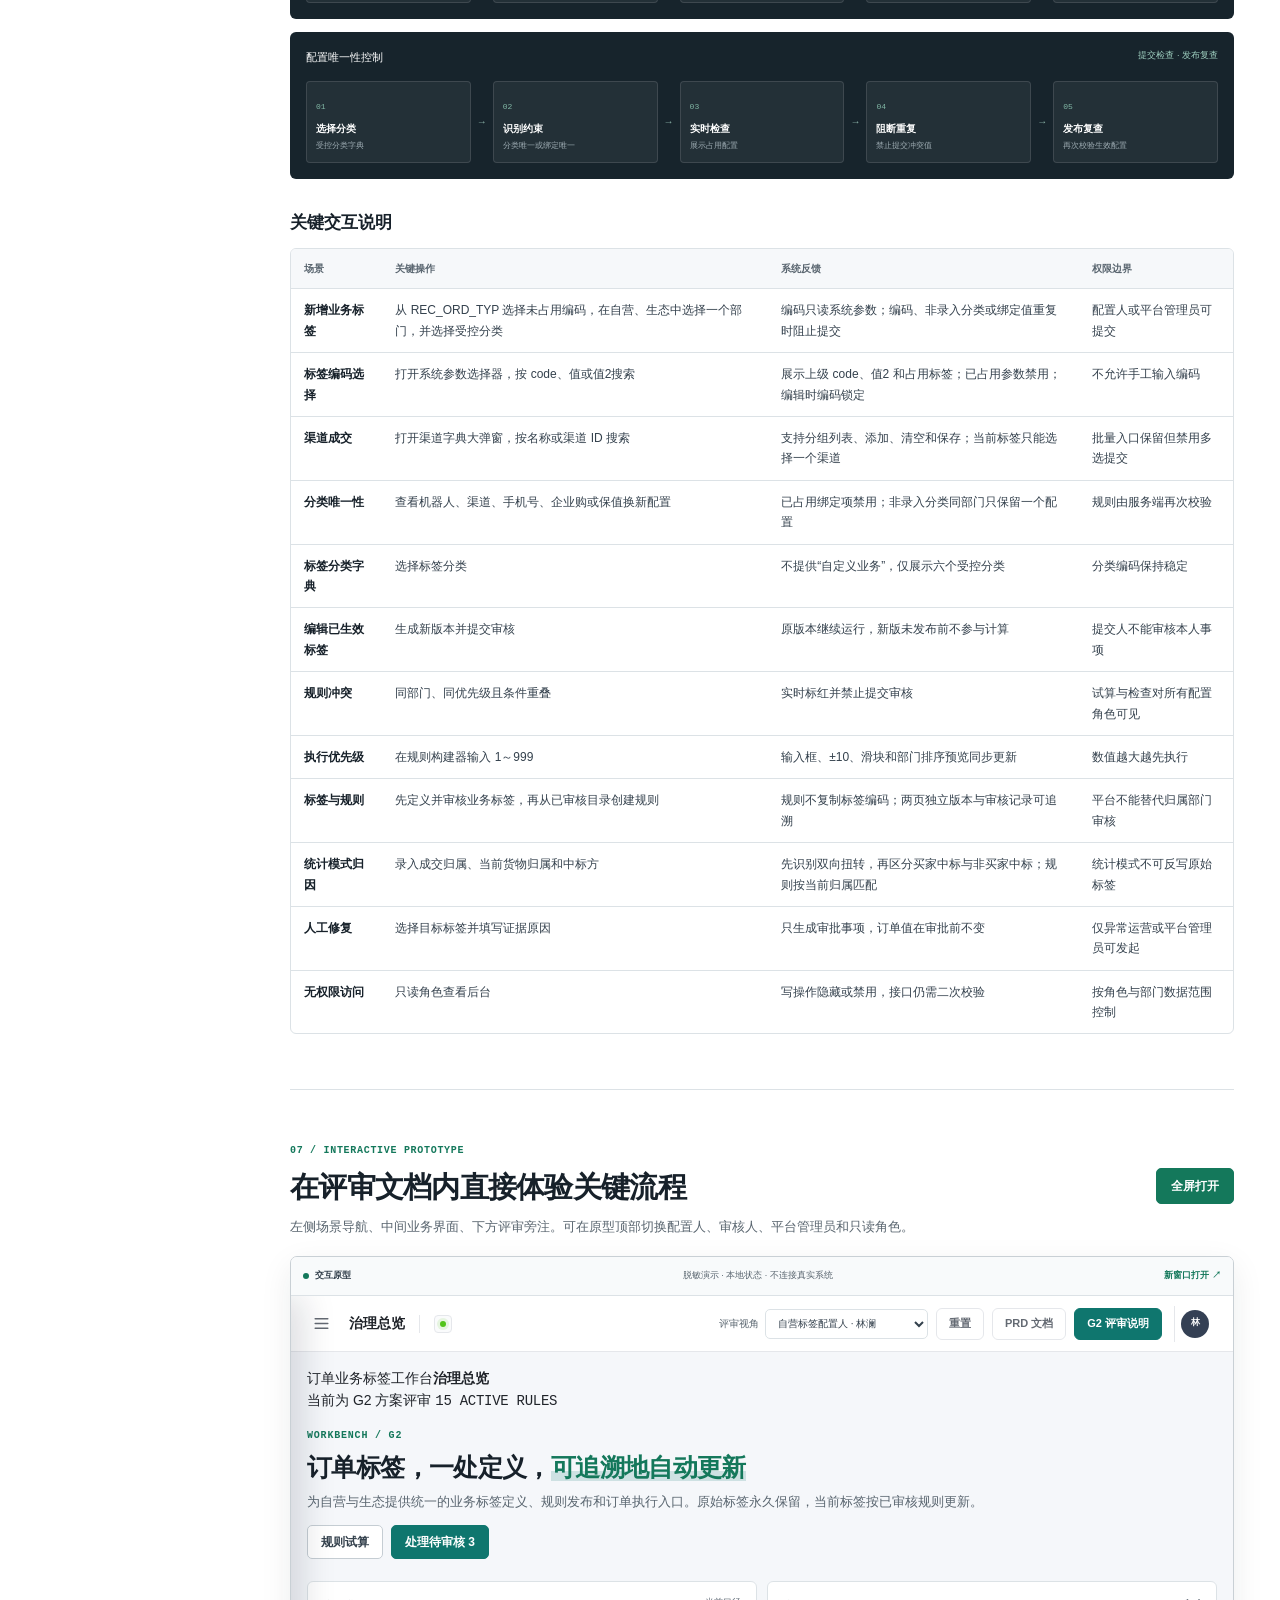
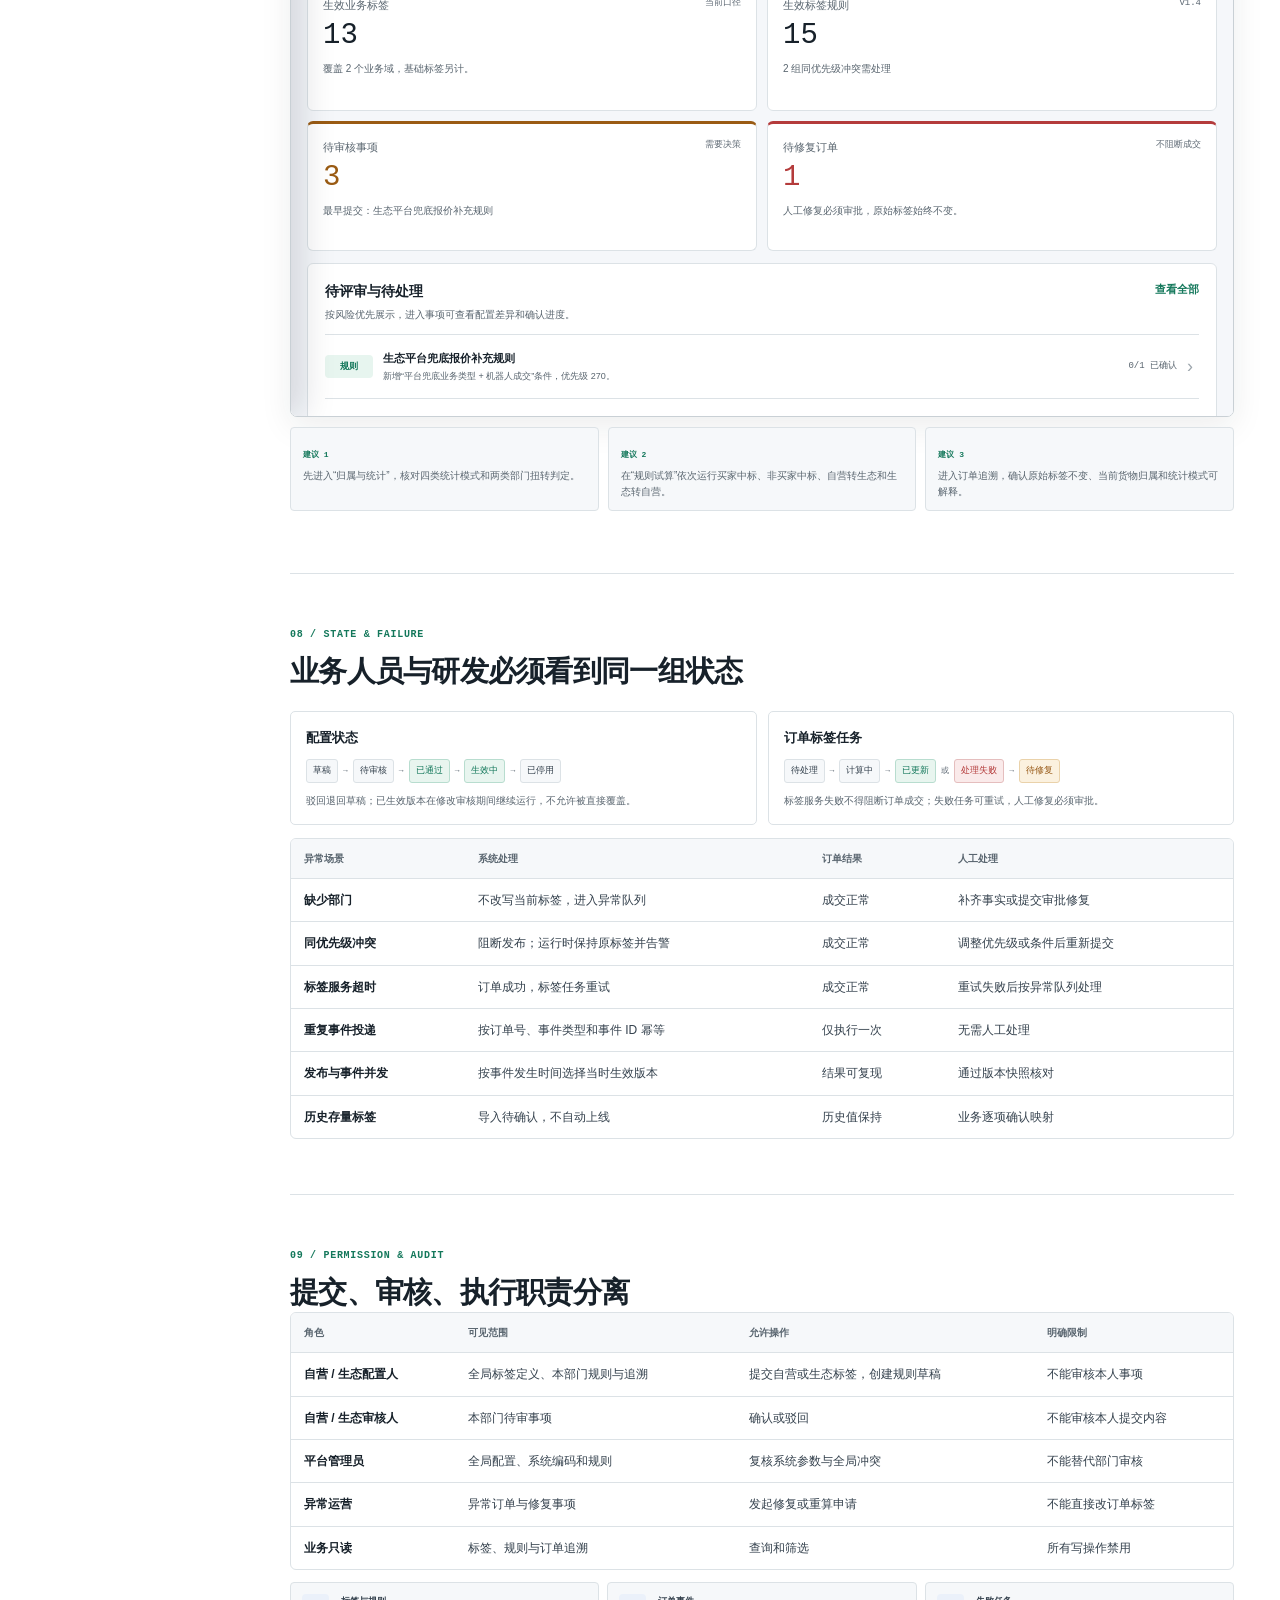
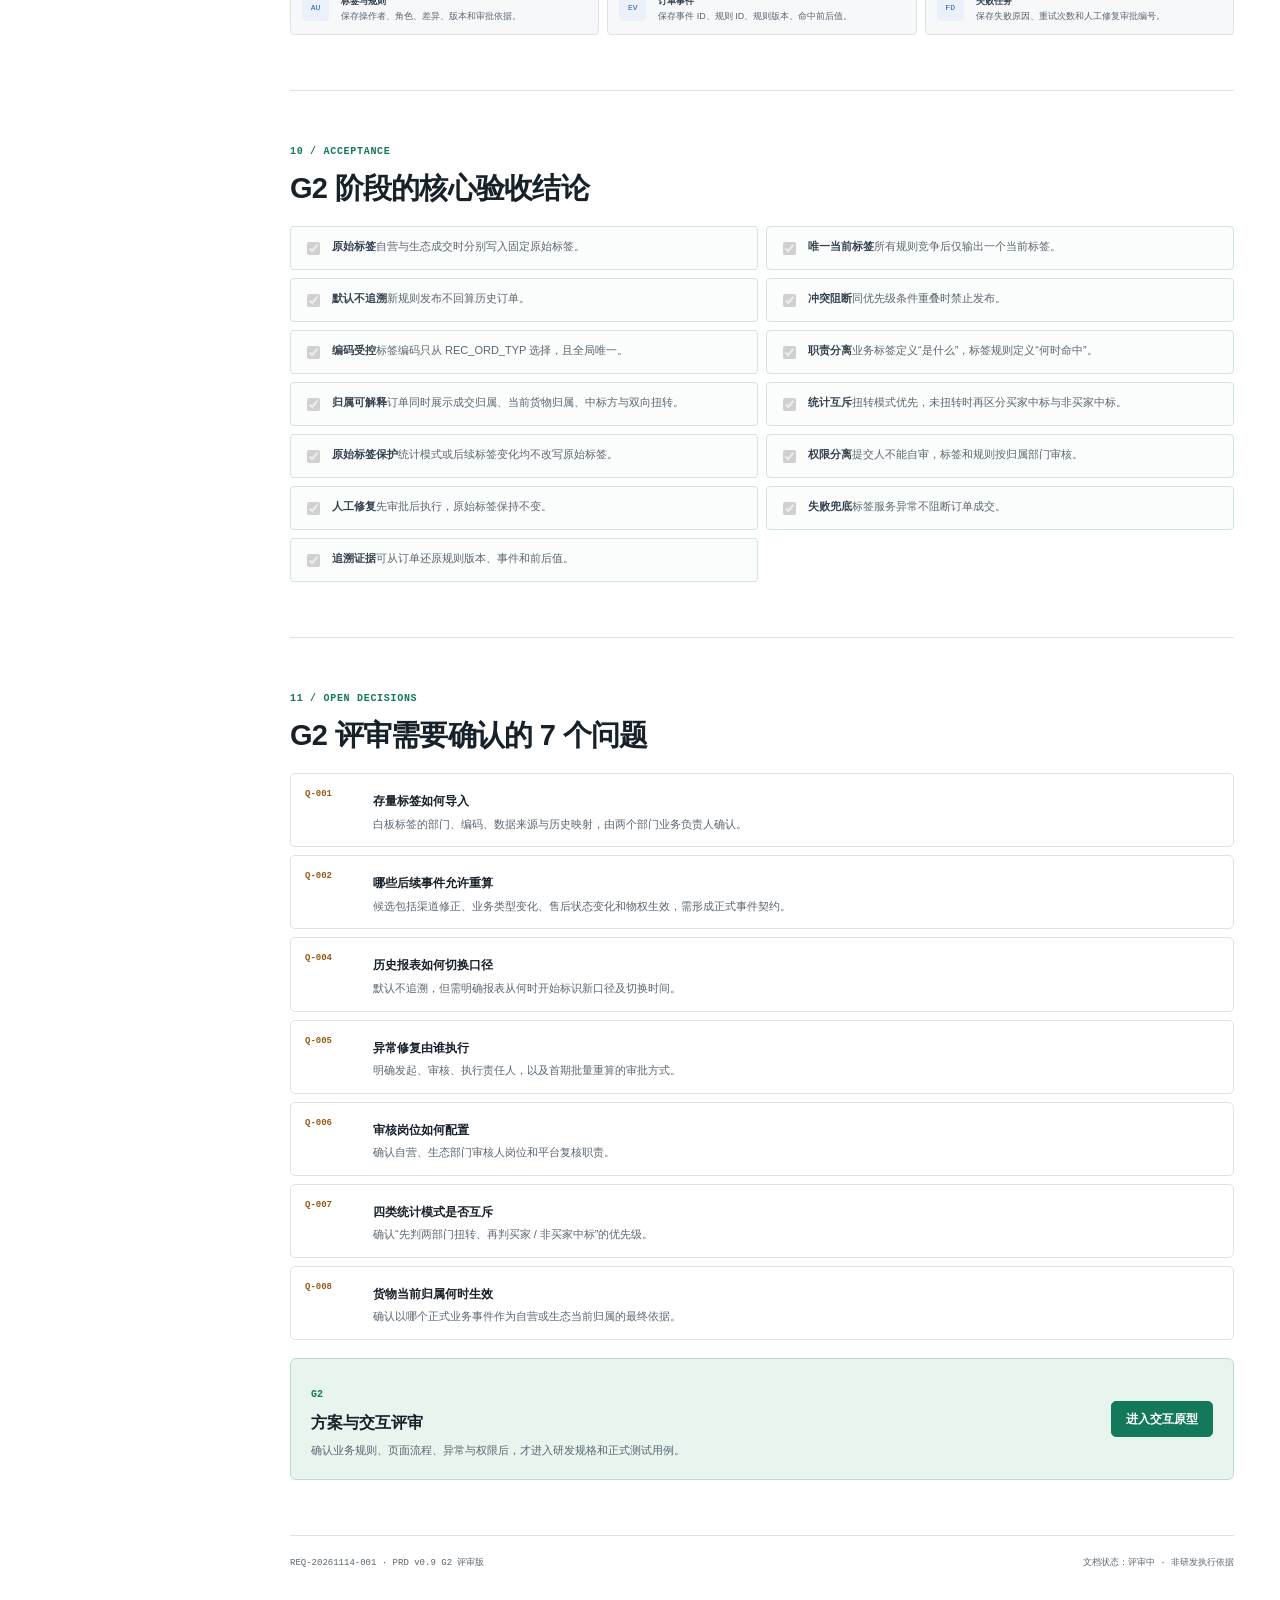
==== commit 140396c2: "feat: 新增订单归属与统计模式产品文档" ====
--- a/index.html
+++ b/index.html
@@ -30,6 +30,7 @@
         <a href="#scope">本期范围</a>
         <a href="#attribution">归属统计</a>
         <a href="#rules">业务规则</a>
+        <a href="./order-attribution-product-document.html">新模式文档</a>
         <a href="#prototype">交互原型</a>
         <a href="#approval-review">评审结论</a>
       </nav>
@@ -47,6 +48,7 @@
           <p>一套标签定义服务自营与生态两个部门。订单成交时固定写入原始标签，并同时记录货物当前归属、中标方和部门扭转；命中已审核规则后只更新唯一当前标签。</p>
           <div class="hero-actions">
             <a class="button button-primary" href="#prototype">评审交互原型</a>
+            <a class="button button-secondary" href="./order-attribution-product-document.html">阅读归属统计产品文档</a>
             <a class="button button-secondary" href="./prd.md">查看 PRD 原文</a>
           </div>
         </div>
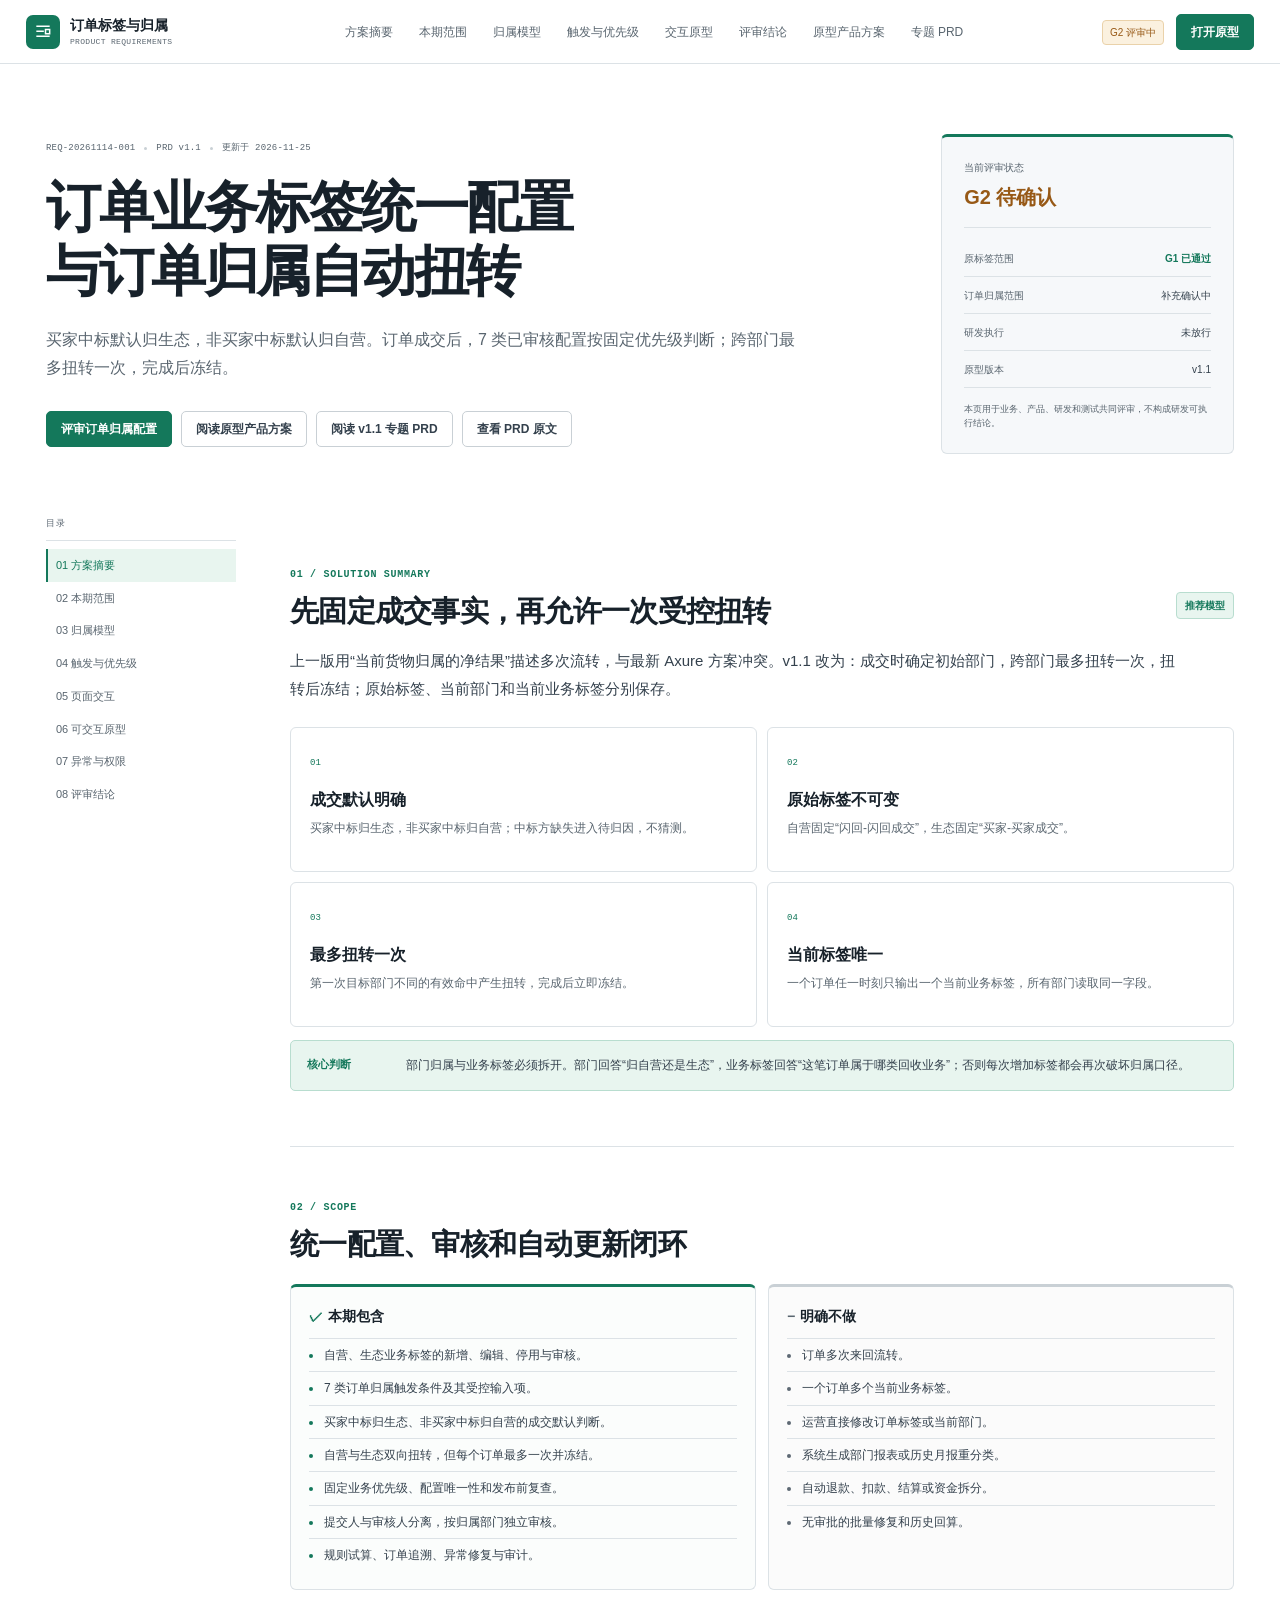
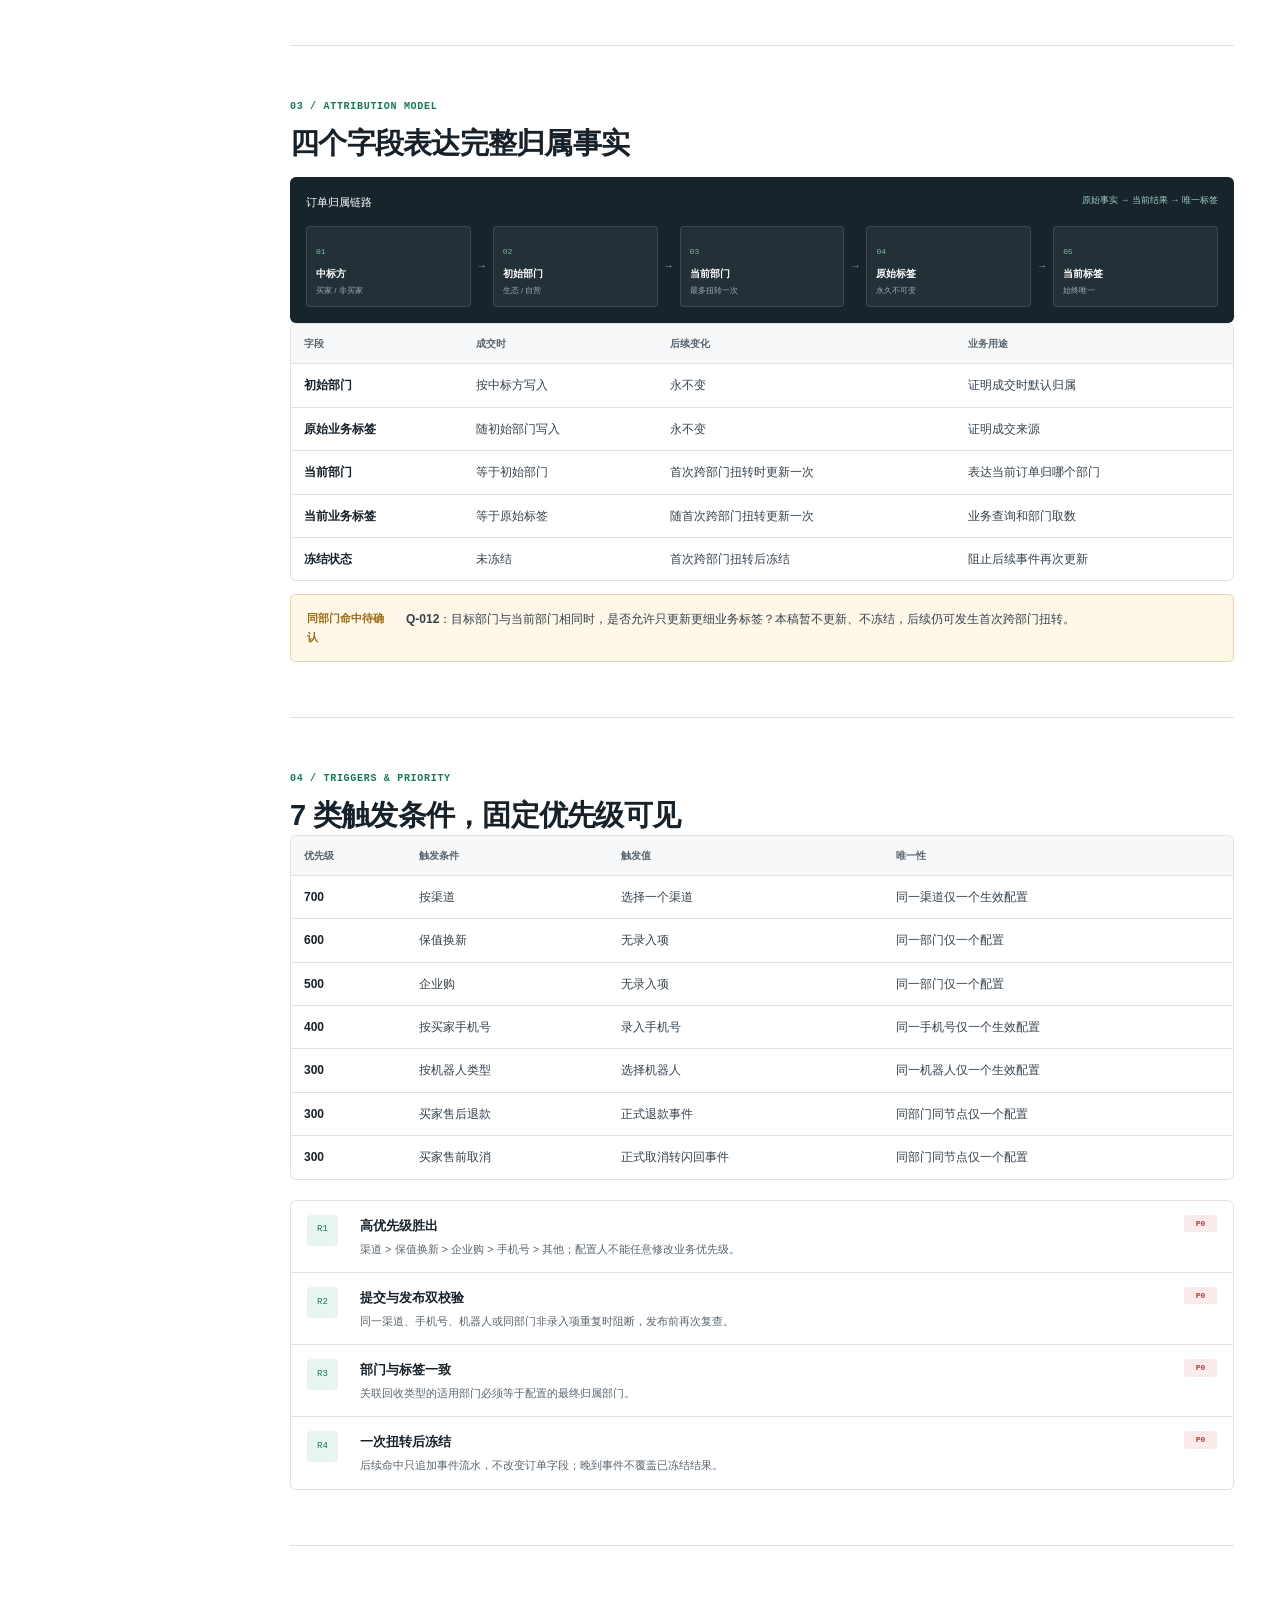
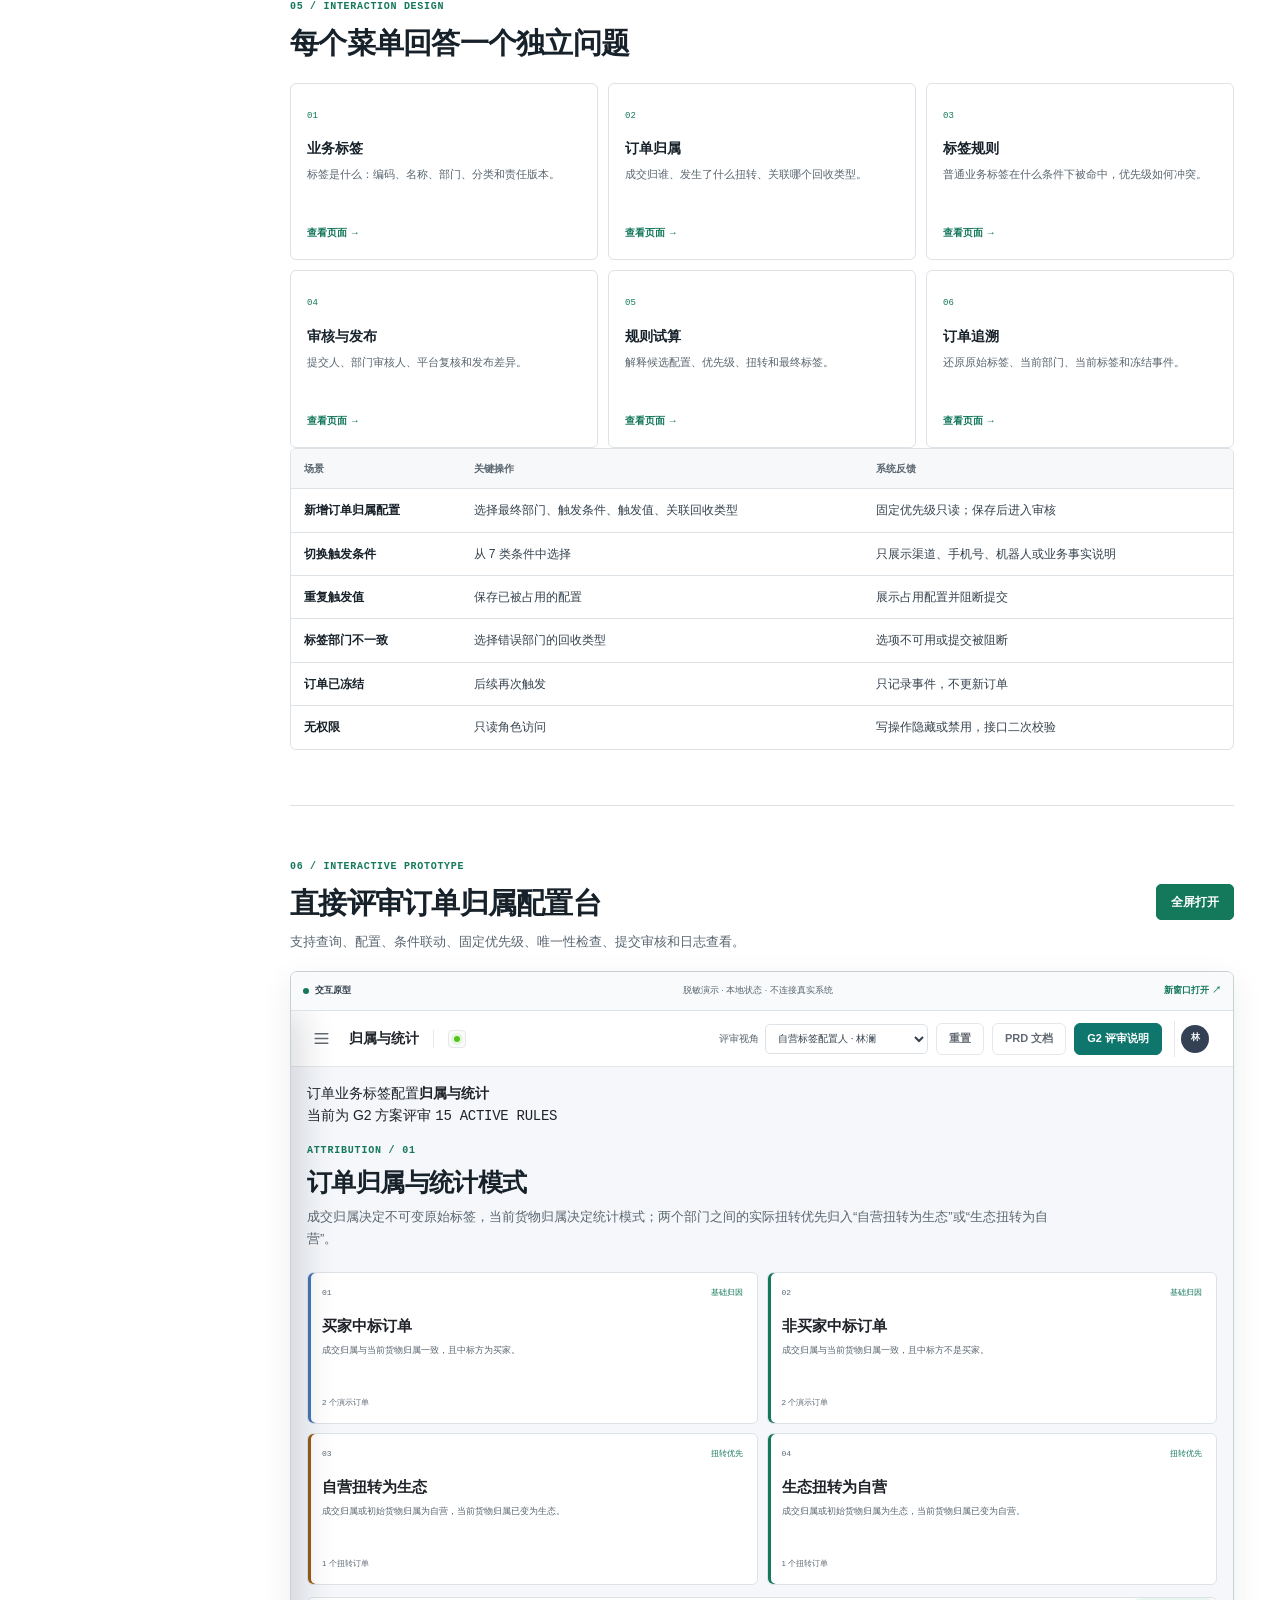
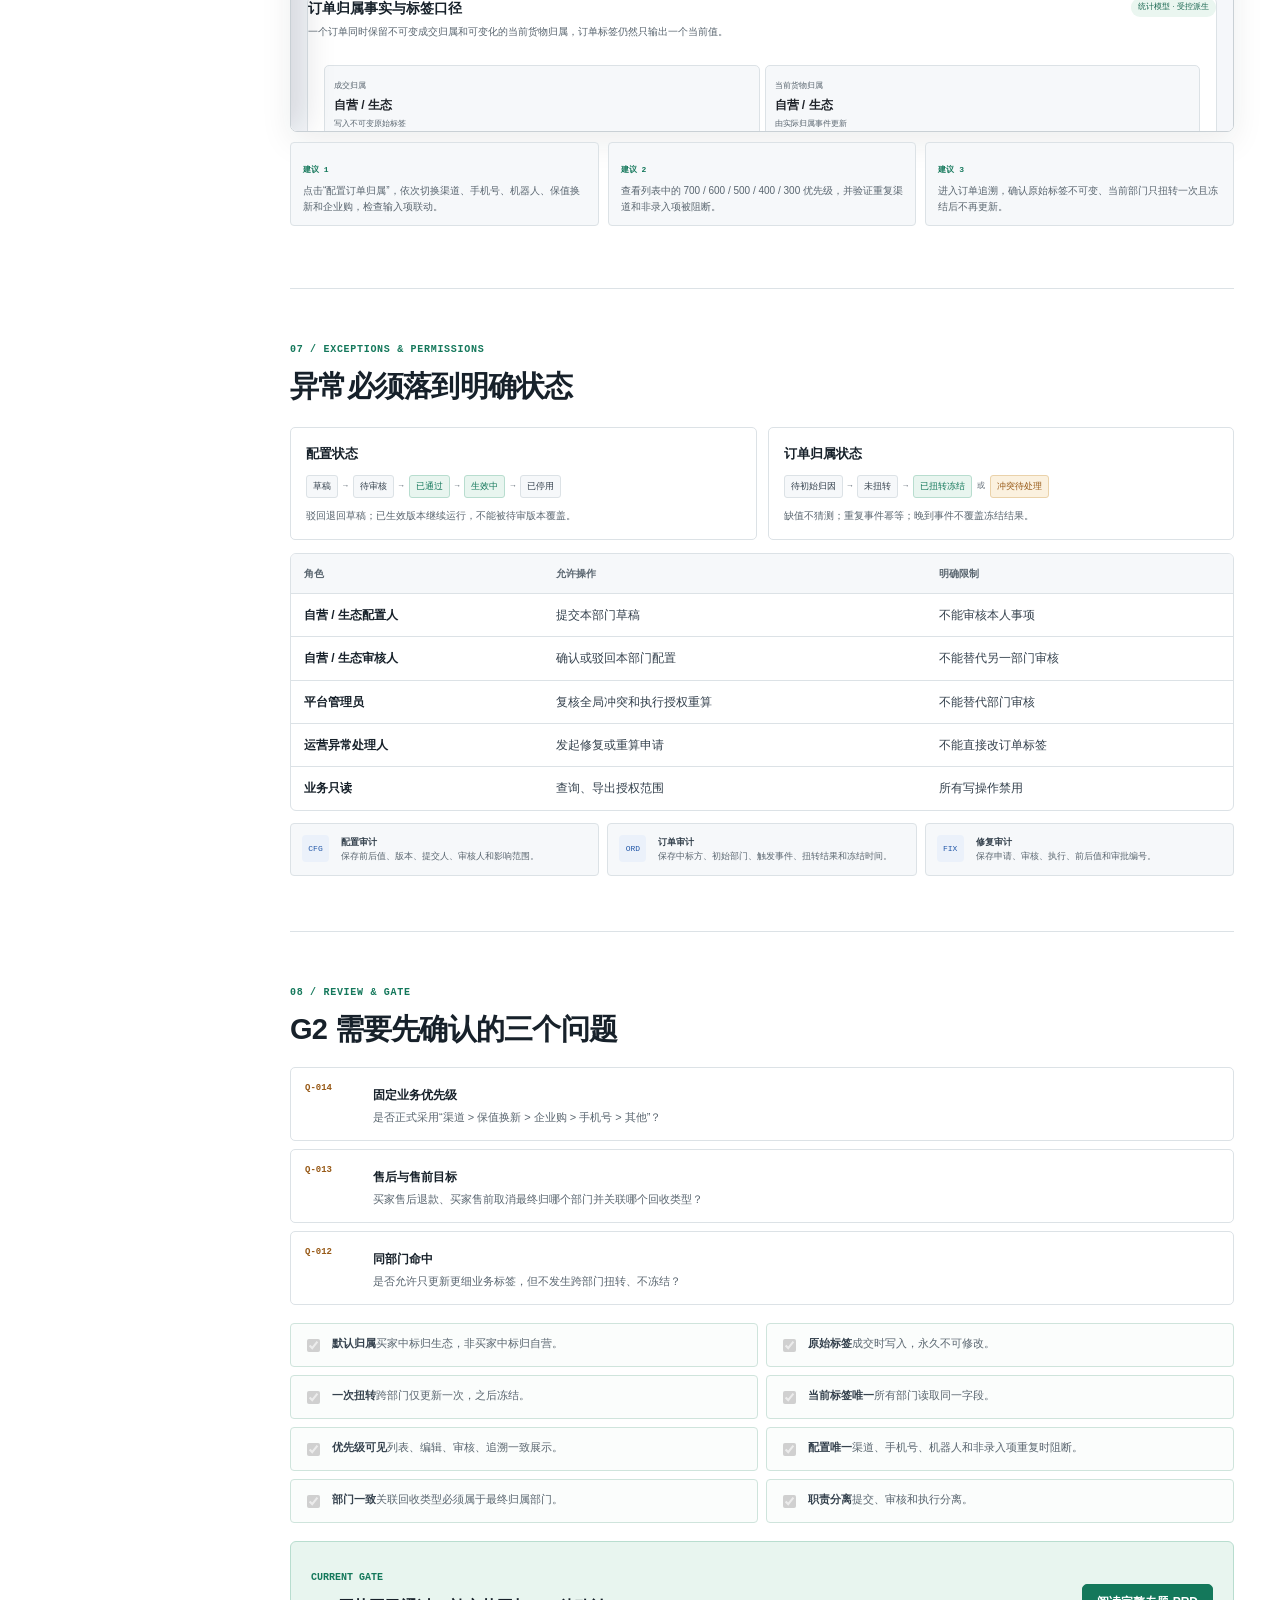
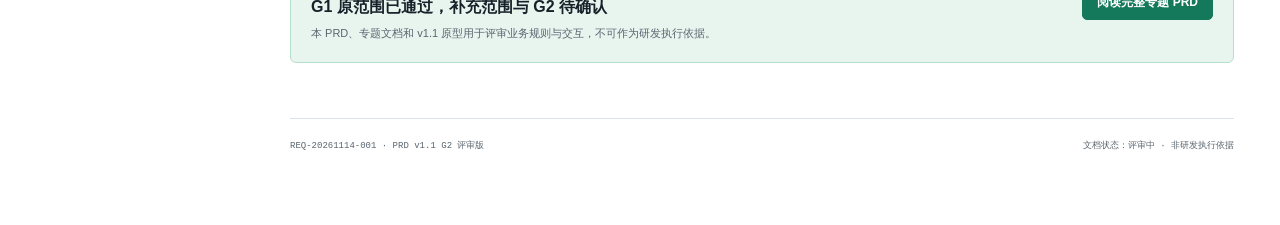
==== commit 77adef80: "feat: 发布 Axure 原型产品方案" ====
--- a/index.html
+++ b/index.html
@@ -4,63 +4,55 @@
     <meta charset="UTF-8" />
     <meta name="viewport" content="width=device-width, initial-scale=1" />
     <meta name="theme-color" content="#ffffff" />
-    <meta
-      name="description"
-      content="订单业务标签统一配置、审核与自动更新机制 G2 评审 PRD，包含可交互产品原型。"
-    />
-    <title>订单业务标签 PRD｜G2 评审</title>
+    <meta name="description" content="订单业务标签统一配置、审核与订单归属自动扭转 v1.1 G2 评审 PRD。" />
+    <title>订单业务标签与归属 PRD｜v1.1</title>
     <link rel="icon" href="data:image/svg+xml,%3Csvg xmlns='http://www.w3.org/2000/svg' viewBox='0 0 64 64'%3E%3Crect width='64' height='64' rx='12' fill='%2314785b'/%3E%3Cpath d='M17 18h30v8H17zm0 11h18v8H17zm21 0h9v8h-9zM17 40h30v8H17z' fill='%23fff'/%3E%3C/svg%3E" />
-    <link rel="stylesheet" href="./assets/docs.css?v=20261120-1" />
+    <link rel="stylesheet" href="./assets/docs.css?v=20261125-1" />
   </head>
   <body>
     <a class="skip-link" href="#document">跳到 PRD 正文</a>
-
     <header class="doc-header">
       <a class="doc-brand" href="./index.html" aria-label="返回 PRD 顶部">
         <span class="brand-mark" aria-hidden="true">
-          <svg viewBox="0 0 24 24" fill="none" stroke="currentColor" stroke-width="1.8" stroke-linecap="round" stroke-linejoin="round">
-            <path d="M4 5h16M4 11h9M4 17h16" />
-            <path d="M15 9h5v5h-5z" />
-          </svg>
+          <svg viewBox="0 0 24 24" fill="none" stroke="currentColor" stroke-width="1.8"><path d="M4 5h16M4 11h9M4 17h16"/><path d="M15 9h5v5h-5z"/></svg>
         </span>
-        <span><strong>业务标签治理</strong><small>PRODUCT REQUIREMENTS</small></span>
+        <span><strong>订单标签与归属</strong><small>PRODUCT REQUIREMENTS</small></span>
       </a>
       <nav class="doc-nav" aria-label="文档导航">
         <a href="#overview">方案摘要</a>
         <a href="#scope">本期范围</a>
-        <a href="#attribution">归属统计</a>
-        <a href="#rules">业务规则</a>
-        <a href="./order-attribution-product-document.html">新模式文档</a>
-        <a href="#prototype">交互原型</a>
-        <a href="#approval-review">评审结论</a>
+        <a href="#model">归属模型</a>
+        <a href="#priority">触发与优先级</a>
+        <a href="#interaction">交互原型</a>
+        <a href="#review">评审结论</a>
+        <a href="./order-label-prototype-product-proposal.html">原型产品方案</a>
+        <a href="./order-attribution-product-document.html">专题 PRD</a>
       </nav>
-      <div class="header-status">
-        <span>G2 评审中</span>
-        <a class="button button-primary" href="./prototype.html">打开完整原型</a>
-      </div>
+      <div class="header-status"><span>G2 评审中</span><a class="button button-primary" href="./prototype.html">打开原型</a></div>
     </header>
 
     <main>
       <section class="doc-hero">
         <div class="doc-hero-main">
-          <div class="doc-meta-line"><span>REQ-20261114-001</span><i></i><span>PRD v0.9</span><i></i><span>更新于 2026-11-20</span></div>
-          <h1>订单业务标签<br />统一配置、审核与自动更新</h1>
-          <p>一套标签定义服务自营与生态两个部门。订单成交时固定写入原始标签，并同时记录货物当前归属、中标方和部门扭转；命中已审核规则后只更新唯一当前标签。</p>
+          <div class="doc-meta-line"><span>REQ-20261114-001</span><i></i><span>PRD v1.1</span><i></i><span>更新于 2026-11-25</span></div>
+          <h1>订单业务标签统一配置<br />与订单归属自动扭转</h1>
+          <p>买家中标默认归生态，非买家中标默认归自营。订单成交后，7 类已审核配置按固定优先级判断；跨部门最多扭转一次，完成后冻结。</p>
           <div class="hero-actions">
-            <a class="button button-primary" href="#prototype">评审交互原型</a>
-            <a class="button button-secondary" href="./order-attribution-product-document.html">阅读归属统计产品文档</a>
+            <a class="button button-primary" href="./prototype.html#attribution">评审订单归属配置</a>
+            <a class="button button-secondary" href="./order-label-prototype-product-proposal.html">阅读原型产品方案</a>
+            <a class="button button-secondary" href="./order-attribution-product-document.html">阅读 v1.1 专题 PRD</a>
             <a class="button button-secondary" href="./prd.md">查看 PRD 原文</a>
           </div>
         </div>
         <aside class="doc-hero-side">
-          <div class="hero-side-head"><span>评审状态</span><strong>G2 待确认</strong></div>
+          <div class="hero-side-head"><span>当前评审状态</span><strong>G2 待确认</strong></div>
           <dl>
-            <div><dt>需求方</dt><dd>hz</dd></div>
-            <div><dt>Scope Gate</dt><dd class="is-success">G1 已通过</dd></div>
-            <div><dt>当前阶段</dt><dd>方案与原型评审</dd></div>
-            <div><dt>未决问题</dt><dd>7 项，其中统计口径 2 项需业务确认</dd></div>
+            <div><dt>原标签范围</dt><dd class="is-success">G1 已通过</dd></div>
+            <div><dt>订单归属范围</dt><dd>补充确认中</dd></div>
+            <div><dt>研发执行</dt><dd>未放行</dd></div>
+            <div><dt>原型版本</dt><dd>v1.1</dd></div>
           </dl>
-          <p>统一标签原范围已过 G1；新增货物归属与统计模式属于补充范围，确认后才进入 G2 定稿。</p>
+          <p>本页用于业务、产品、研发和测试共同评审，不构成研发可执行结论。</p>
         </aside>
       </section>
 
@@ -69,384 +61,236 @@
           <span>目录</span>
           <a class="is-active" href="#overview">01 方案摘要</a>
           <a href="#scope">02 本期范围</a>
-          <a href="#model">03 标签模型</a>
-          <a href="#attribution">04 归属与统计</a>
-          <a href="#rules">05 业务规则</a>
-          <a href="#interaction">06 页面交互</a>
-          <a href="#prototype">07 可交互原型</a>
-          <a href="#states">08 状态与异常</a>
-          <a href="#permission">09 权限与审计</a>
-          <a href="#acceptance">10 验收结论</a>
-          <a href="#approval-review">11 待确认项</a>
+          <a href="#model">03 归属模型</a>
+          <a href="#priority">04 触发与优先级</a>
+          <a href="#interaction">05 页面交互</a>
+          <a href="#prototype">06 可交互原型</a>
+          <a href="#exception">07 异常与权限</a>
+          <a href="#review">08 评审结论</a>
         </aside>
 
         <article class="doc-content" id="document">
           <section id="overview" class="doc-section">
             <div class="section-kicker">01 / SOLUTION SUMMARY</div>
             <div class="section-heading">
-              <h2>先把“原始归属”和“业务归类”拆开</h2>
-              <span class="status-tag is-green">已确认方向</span>
-            </div>
-            <p class="lead">当前混乱的根因不是标签名称不够多，而是成交归属、后续业务分类和人工修正共用了一个可修改字段。统一方案需要把三类信息拆开，并让配置与订单执行解耦。</p>
+              <h2>先固定成交事实，再允许一次受控扭转</h2>
+              <span class="status-tag is-green">推荐模型</span>
+            </div>
+            <p class="lead">上一版用“当前货物归属的净结果”描述多次流转，与最新 Axure 方案冲突。v1.1 改为：成交时确定初始部门，跨部门最多扭转一次，扭转后冻结；原始标签、当前部门和当前业务标签分别保存。</p>
 
             <div class="principle-grid">
-              <article>
-                <span>01</span>
-                <h3>原始标签不可变</h3>
-                <p>自营固定写入“闪回-闪回成交”，生态固定写入“买家-买家成交”，用于证明成交归属。</p>
-              </article>
-              <article>
-                <span>02</span>
-                <h3>当前标签唯一</h3>
-                <p>页面、报表和业务查询读取唯一当前标签；命中规则时只替换当前标签。</p>
-              </article>
-              <article>
-                <span>03</span>
-                <h3>高优先级胜出</h3>
-                <p>多条规则可命中，但只能有一条最高优先级规则输出标签；冲突必须在发布前阻断。</p>
-              </article>
-              <article>
-                <span>04</span>
-                <h3>变更全程留痕</h3>
-                <p>每个版本保留提交、审核、发布、运行时命中和人工修复证据。</p>
-              </article>
+              <article><span>01</span><h3>成交默认明确</h3><p>买家中标归生态，非买家中标归自营；中标方缺失进入待归因，不猜测。</p></article>
+              <article><span>02</span><h3>原始标签不可变</h3><p>自营固定“闪回-闪回成交”，生态固定“买家-买家成交”。</p></article>
+              <article><span>03</span><h3>最多扭转一次</h3><p>第一次目标部门不同的有效命中产生扭转，完成后立即冻结。</p></article>
+              <article><span>04</span><h3>当前标签唯一</h3><p>一个订单任一时刻只输出一个当前业务标签，所有部门读取同一字段。</p></article>
             </div>
 
             <div class="callout is-green">
-              <span>核心结论</span>
-              <p>系统统一的是标签定义、规则与治理流程，两个部门仍可维护各自业务口径；同一订单不会因两个部门工具差异生成多个当前标签。</p>
+              <span>核心判断</span>
+              <p>部门归属与业务标签必须拆开。部门回答“归自营还是生态”，业务标签回答“这笔订单属于哪类回收业务”；否则每次增加标签都会再次破坏归属口径。</p>
             </div>
           </section>
 
           <section id="scope" class="doc-section">
             <div class="section-kicker">02 / SCOPE</div>
-            <h2>本期范围与不做事项</h2>
+            <h2>统一配置、审核和自动更新闭环</h2>
             <div class="scope-grid">
               <div class="scope-list is-included">
                 <h3><span>✓</span>本期包含</h3>
                 <ul>
-                  <li>自营、生态标签的新增、编辑、停用与审核，每个标签只归属一个部门。</li>
-                  <li>受控字段规则、优先级、冲突检查与只读试算。</li>
-                  <li>原始标签保护、唯一当前标签和订单事件自动更新。</li>
-                  <li>成交归属、当前货物归属、中标方、双向部门扭转和四类统计模式。</li>
-                  <li>提交人与审核人分离，标签和规则按归属部门独立审核。</li>
-                  <li>经审批的异常修复或重算，以及完整审计追溯。</li>
+                  <li>自营、生态业务标签的新增、编辑、停用与审核。</li>
+                  <li>7 类订单归属触发条件及其受控输入项。</li>
+                  <li>买家中标归生态、非买家中标归自营的成交默认判断。</li>
+                  <li>自营与生态双向扭转，但每个订单最多一次并冻结。</li>
+                  <li>固定业务优先级、配置唯一性和发布前复查。</li>
+                  <li>提交人与审核人分离，按归属部门独立审核。</li>
+                  <li>规则试算、订单追溯、异常修复与审计。</li>
                 </ul>
               </div>
               <div class="scope-list is-excluded">
                 <h3><span>−</span>明确不做</h3>
                 <ul>
-                  <li>一个订单并存多个当前业务标签。</li>
-                  <li>运营直接编辑订单标签值。</li>
-                  <li>任意表达式、SQL、脚本或 AI 自动推断标签。</li>
-                  <li>新规则默认回算全部历史订单。</li>
-                  <li>首期跨部门分成、结算拆分或自由 BI 配置。</li>
+                  <li>订单多次来回流转。</li>
+                  <li>一个订单多个当前业务标签。</li>
+                  <li>运营直接修改订单标签或当前部门。</li>
+                  <li>系统生成部门报表或历史月报重分类。</li>
+                  <li>自动退款、扣款、结算或资金拆分。</li>
+                  <li>无审批的批量修复和历史回算。</li>
                 </ul>
               </div>
             </div>
           </section>
 
           <section id="model" class="doc-section">
-            <div class="section-kicker">03 / LABEL MODEL</div>
-            <h2>三个标签字段，职责必须清楚</h2>
-            <div class="label-model">
-              <article class="base-model">
-                <span>基础标签</span>
-                <strong>闪回-闪回成交</strong>
-                <small>自营订单 · 系统保护</small>
-              </article>
-              <i>+</i>
-              <article class="base-model">
-                <span>基础标签</span>
-                <strong>买家-买家成交</strong>
-                <small>生态订单 · 系统保护</small>
-              </article>
-              <i>→</i>
-              <article class="config-model">
-                <span>统一配置</span>
-                <strong>业务标签定义</strong>
-                <small>REC_ORD_TYP 编码、部门单选、分类明细、说明、责任人、版本</small>
-              </article>
-              <i>→</i>
-              <article class="result-model">
-                <span>订单结果</span>
-                <strong>唯一当前标签</strong>
-                <small>原始标签始终保留</small>
-              </article>
+            <div class="section-kicker">03 / ATTRIBUTION MODEL</div>
+            <h2>四个字段表达完整归属事实</h2>
+            <div class="flow-panel">
+              <div class="flow-head"><span>订单归属链路</span><b>原始事实 → 当前结果 → 唯一标签</b></div>
+              <div class="flow-steps">
+                <div><span>01</span><strong>中标方</strong><small>买家 / 非买家</small></div><i>→</i>
+                <div><span>02</span><strong>初始部门</strong><small>生态 / 自营</small></div><i>→</i>
+                <div><span>03</span><strong>当前部门</strong><small>最多扭转一次</small></div><i>→</i>
+                <div><span>04</span><strong>原始标签</strong><small>永久不可变</small></div><i>→</i>
+                <div><span>05</span><strong>当前标签</strong><small>始终唯一</small></div>
+              </div>
             </div>
 
             <div class="table-wrap">
               <table>
-                <thead><tr><th>对象</th><th>成交时</th><th>后续变化</th><th>业务用途</th></tr></thead>
+                <thead><tr><th>字段</th><th>成交时</th><th>后续变化</th><th>业务用途</th></tr></thead>
                 <tbody>
-                  <tr><td>原始业务标签</td><td>按成交归属写入</td><td>永远不可变</td><td>证明成交时归属</td></tr>
-                  <tr><td>订单归属快照</td><td>记录成交归属与中标方</td><td>当前货物归属随正式事件更新</td><td>解释货物当前归自营还是生态</td></tr>
-                  <tr><td>订单统计模式</td><td>按归属事实派生</td><td>随部门扭转或中标事实变化</td><td>统一买家中标、非买家中标和双向扭转口径</td></tr>
-                  <tr><td>业务标签定义</td><td>不直接写入</td><td>审核发布后形成新版本</td><td>定义规则目标与口径</td></tr>
-                  <tr><td>当前业务标签</td><td>初始化为原始标签</td><td>规则或审批后人工修复可更新</td><td>查询、展示与统计</td></tr>
+                  <tr><td>初始部门</td><td>按中标方写入</td><td>永不变</td><td>证明成交时默认归属</td></tr>
+                  <tr><td>原始业务标签</td><td>随初始部门写入</td><td>永不变</td><td>证明成交来源</td></tr>
+                  <tr><td>当前部门</td><td>等于初始部门</td><td>首次跨部门扭转时更新一次</td><td>表达当前订单归哪个部门</td></tr>
+                  <tr><td>当前业务标签</td><td>等于原始标签</td><td>随首次跨部门扭转更新一次</td><td>业务查询和部门取数</td></tr>
+                  <tr><td>冻结状态</td><td>未冻结</td><td>首次跨部门扭转后冻结</td><td>阻止后续事件再次更新</td></tr>
                 </tbody>
               </table>
             </div>
 
-            <div class="callout is-green">
-              <span>菜单职责</span>
-              <p><b>业务标签</b>管理“标签是什么”：系统编码、部门、分类绑定、状态与审核版本。<b>标签规则</b>管理“订单何时变成该标签”：条件、优先级、目标标签和事件范围。定义与执行分开，同一标签可被多条规则引用，编码不会重复定义。</p>
-            </div>
-          </section>
-
-          <section id="attribution" class="doc-section">
-            <div class="section-kicker">04 / ATTRIBUTION MODEL</div>
-            <div class="section-heading">
-              <h2>先判货物归属，再判部门扭转和标签</h2>
-              <span class="status-tag is-orange">补充范围待确认</span>
-            </div>
-            <p class="lead">成交归属用于生成不可变原始标签；当前货物归属、中标方与扭转方向用于统计归因。标签规则按事件发生时的当前货物归属匹配，并由唯一当前标签表达业务结果。</p>
-
-            <div class="principle-grid">
-              <article>
-                <span>01</span>
-                <h3>买家中标订单</h3>
-                <p>成交归属与当前货物归属一致，中标方为买家，且没有发生自营与生态之间的部门扭转。</p>
-              </article>
-              <article>
-                <span>02</span>
-                <h3>非买家中标订单</h3>
-                <p>成交归属与当前货物归属一致，中标方不是买家，也没有发生部门扭转。</p>
-              </article>
-              <article>
-                <span>03</span>
-                <h3>自营扭转为生态</h3>
-                <p>成交归属为自营，货物当前归属已变为生态；该模式优先于买卖家中标模式。</p>
-              </article>
-              <article>
-                <span>04</span>
-                <h3>生态扭转为自营</h3>
-                <p>成交归属为生态，货物当前归属已变为自营；原始“买家-买家成交”标签永久保留。</p>
-              </article>
-            </div>
-
-            <div class="flow-panel">
-              <div class="flow-head"><span>统计模式判定顺序</span><b>互斥判定 · 待 Q-007 确认</b></div>
-              <div class="flow-steps">
-                <div><span>01</span><strong>成交 / 当前归属</strong><small>先检查是否跨部门</small></div><i>→</i>
-                <div><span>02</span><strong>双向扭转</strong><small>不一致则输出扭转模式</small></div><i>→</i>
-                <div><span>03</span><strong>判断中标方</strong><small>一致时再区分买家</small></div><i>→</i>
-                <div><span>04</span><strong>生成统计模式</strong><small>相同订单仅一个模式</small></div><i>→</i>
-                <div><span>05</span><strong>匹配当前标签</strong><small>统计模式可变，原始标签不变</small></div>
-              </div>
-            </div>
-
             <div class="callout is-orange">
-              <span>关键边界</span>
-              <p>统计模式不能反写原始标签，也不能让同一订单同时进入互斥统计桶。<b>Q-007</b> 待确认扭转优先级；<b>Q-008</b> 待确认当前货物归属以哪个正式事件为最终依据。</p>
-            </div>
-          </section>
-
-          <section id="rules" class="doc-section">
-            <div class="section-kicker">05 / BUSINESS RULES</div>
-            <h2>七个决定订单结果的规则</h2>
-            <div class="rule-list">
-              <article><span>R1</span><div><h3>成交写入原始标签</h3><p>自营固定为“闪回-闪回成交”，生态固定为“买家-买家成交”；接口、页面和规则均不能覆盖。</p></div><b>P0</b></article>
-              <article><span>R2</span><div><h3>规则只输出一个当前标签</h3><p>全部生效规则参与计算，优先级数值越大越先执行，最高优先级唯一规则胜出；无命中时当前标签保持原始标签。</p></div><b>P0</b></article>
-              <article><span>R3</span><div><h3>冲突必须发布前处理</h3><p>同部门、同优先级、条件可重叠且目标标签不同时禁止发布；运行时发现冲突则保留原值并告警。</p></div><b>P0</b></article>
-              <article><span>R4</span><div><h3>默认仅影响未来</h3><p>新规则审核发布后，仅处理新订单及事件发生时间晚于生效时间的已登记事件，不回算历史订单。</p></div><b>P0</b></article>
-              <article><span>R5</span><div><h3>人工变更必须审批</h3><p>运营只能发起异常修复或重算申请；审批通过前订单不变，通过后也仅更新当前标签。</p></div><b>P0</b></article>
-              <article><span>R6</span><div><h3>分类单选且配置唯一</h3><p>新标签只能选择一个部门；保值换新、企业购在同部门唯一；同一渠道、手机号或机器人不能绑定多个生效配置。</p></div><b>P0</b></article>
-              <article><span>R7</span><div><h3>归属与统计受控派生</h3><p>成交归属、当前货物归属、中标方和扭转方向共同决定唯一统计模式；规则可按统计模式或当前货物归属命中，原始标签不变。</p></div><b>P0</b></article>
-            </div>
-
-            <div class="flow-panel">
-              <div class="flow-head"><span>订单标签执行链路</span><b>事件驱动 · 版本可复现</b></div>
-              <div class="flow-steps">
-                <div><span>01</span><strong>订单成交</strong><small>写入原始标签</small></div><i>→</i>
-                <div><span>02</span><strong>加载生效版本</strong><small>按事件时间匹配</small></div><i>→</i>
-                <div><span>03</span><strong>计算全部候选</strong><small>记录匹配与未命中</small></div><i>→</i>
-                <div><span>04</span><strong>最高优先级胜出</strong><small>输出唯一标签</small></div><i>→</i>
-                <div><span>05</span><strong>保存快照</strong><small>规则、版本、事件 ID</small></div>
-              </div>
-            </div>
-          </section>
-
-          <section id="interaction" class="doc-section">
-            <div class="section-kicker">06 / INTERACTION DESIGN</div>
-            <h2>页面不是功能拼盘，每个入口对应一个治理动作</h2>
-            <div class="interaction-grid">
-              <article><span>01</span><h3>治理总览</h3><p>判断生效版本、待审风险、处理失败和最近订单变化。</p><a href="./prototype.html#overview">查看页面 →</a></article>
-              <article><span>02</span><h3>业务标签</h3><p>维护标签定义、编码、部门和规则引用，并提交审核。</p><a href="./prototype.html#labels">查看页面 →</a></article>
-              <article><span>03</span><h3>归属与统计</h3><p>解释货物当前归自营还是生态，以及两类部门扭转和四类统计模式。</p><a href="./prototype.html#attribution">查看页面 →</a></article>
-              <article><span>04</span><h3>标签规则</h3><p>构建受控条件、设置优先级、检查冲突并提交发布。</p><a href="./prototype.html#rules">查看页面 →</a></article>
-              <article><span>05</span><h3>审核与发布</h3><p>确认配置差异、部门审核进度和发布边界。</p><a href="./prototype.html#approvals">查看页面 →</a></article>
-              <article><span>06</span><h3>规则试算</h3><p>先展示归属与统计模式，再解释命中、未命中和冲突。</p><a href="./prototype.html#simulator">查看页面 →</a></article>
-              <article><span>07</span><h3>订单追溯</h3><p>还原成交归属、当前货物归属、原始标签、当前标签和规则版本。</p><a href="./prototype.html#trace">查看页面 →</a></article>
-              <article><span>08</span><h3>运行与权限</h3><p>集中评审事件契约、失败兜底、角色权限和审计流水。</p><a href="./prototype.html#runtime">查看页面 →</a></article>
-            </div>
-
-            <div class="flow-panel">
-              <div class="flow-head"><span>执行优先级配置</span><b>数值越大 · 越先执行</b></div>
-              <div class="flow-steps">
-                <div><span>01</span><strong>打开规则构建器</strong><small>进入新建规则</small></div><i>→</i>
-                <div><span>02</span><strong>设置 1～999</strong><small>输入、±10 或滑块</small></div><i>→</i>
-                <div><span>03</span><strong>查看排序预览</strong><small>定位本部门执行顺序</small></div><i>→</i>
-                <div><span>04</span><strong>检查同优先级</strong><small>冲突则阻断提交</small></div><i>→</i>
-                <div><span>05</span><strong>提交审核</strong><small>审核详情同步展示</small></div>
-              </div>
-            </div>
-
-            <div class="flow-panel">
-              <div class="flow-head"><span>配置唯一性控制</span><b>提交检查 · 发布复查</b></div>
-              <div class="flow-steps">
-                <div><span>01</span><strong>选择分类</strong><small>受控分类字典</small></div><i>→</i>
-                <div><span>02</span><strong>识别约束</strong><small>分类唯一或绑定唯一</small></div><i>→</i>
-                <div><span>03</span><strong>实时检查</strong><small>展示占用配置</small></div><i>→</i>
-                <div><span>04</span><strong>阻断重复</strong><small>禁止提交冲突值</small></div><i>→</i>
-                <div><span>05</span><strong>发布复查</strong><small>再次校验生效配置</small></div>
-              </div>
-            </div>
-
-            <h3 class="subhead">关键交互说明</h3>
+              <span>同部门命中待确认</span>
+              <p><b>Q-012</b>：目标部门与当前部门相同时，是否允许只更新更细业务标签？本稿暂不更新、不冻结，后续仍可发生首次跨部门扭转。</p>
+            </div>
+          </section>
+
+          <section id="priority" class="doc-section">
+            <div class="section-kicker">04 / TRIGGERS &amp; PRIORITY</div>
+            <h2>7 类触发条件，固定优先级可见</h2>
             <div class="table-wrap">
               <table>
-                <thead><tr><th>场景</th><th>关键操作</th><th>系统反馈</th><th>权限边界</th></tr></thead>
+                <thead><tr><th>优先级</th><th>触发条件</th><th>触发值</th><th>唯一性</th></tr></thead>
                 <tbody>
-                  <tr><td>新增业务标签</td><td>从 REC_ORD_TYP 选择未占用编码，在自营、生态中选择一个部门，并选择受控分类</td><td>编码只读系统参数；编码、非录入分类或绑定值重复时阻止提交</td><td>配置人或平台管理员可提交</td></tr>
-                  <tr><td>标签编码选择</td><td>打开系统参数选择器，按 code、值或值2搜索</td><td>展示上级 code、值2 和占用标签；已占用参数禁用；编辑时编码锁定</td><td>不允许手工输入编码</td></tr>
-                  <tr><td>渠道成交</td><td>打开渠道字典大弹窗，按名称或渠道 ID 搜索</td><td>支持分组列表、添加、清空和保存；当前标签只能选择一个渠道</td><td>批量入口保留但禁用多选提交</td></tr>
-                  <tr><td>分类唯一性</td><td>查看机器人、渠道、手机号、企业购或保值换新配置</td><td>已占用绑定项禁用；非录入分类同部门只保留一个配置</td><td>规则由服务端再次校验</td></tr>
-                  <tr><td>标签分类字典</td><td>选择标签分类</td><td>不提供“自定义业务”，仅展示六个受控分类</td><td>分类编码保持稳定</td></tr>
-                  <tr><td>编辑已生效标签</td><td>生成新版本并提交审核</td><td>原版本继续运行，新版未发布前不参与计算</td><td>提交人不能审核本人事项</td></tr>
-                  <tr><td>规则冲突</td><td>同部门、同优先级且条件重叠</td><td>实时标红并禁止提交审核</td><td>试算与检查对所有配置角色可见</td></tr>
-                  <tr><td>执行优先级</td><td>在规则构建器输入 1～999</td><td>输入框、±10、滑块和部门排序预览同步更新</td><td>数值越大越先执行</td></tr>
-                  <tr><td>标签与规则</td><td>先定义并审核业务标签，再从已审核目录创建规则</td><td>规则不复制标签编码；两页独立版本与审核记录可追溯</td><td>平台不能替代归属部门审核</td></tr>
-                  <tr><td>统计模式归因</td><td>录入成交归属、当前货物归属和中标方</td><td>先识别双向扭转，再区分买家中标与非买家中标；规则按当前归属匹配</td><td>统计模式不可反写原始标签</td></tr>
-                  <tr><td>人工修复</td><td>选择目标标签并填写证据原因</td><td>只生成审批事项，订单值在审批前不变</td><td>仅异常运营或平台管理员可发起</td></tr>
-                  <tr><td>无权限访问</td><td>只读角色查看后台</td><td>写操作隐藏或禁用，接口仍需二次校验</td><td>按角色与部门数据范围控制</td></tr>
+                  <tr><td><b>700</b></td><td>按渠道</td><td>选择一个渠道</td><td>同一渠道仅一个生效配置</td></tr>
+                  <tr><td><b>600</b></td><td>保值换新</td><td>无录入项</td><td>同一部门仅一个配置</td></tr>
+                  <tr><td><b>500</b></td><td>企业购</td><td>无录入项</td><td>同一部门仅一个配置</td></tr>
+                  <tr><td><b>400</b></td><td>按买家手机号</td><td>录入手机号</td><td>同一手机号仅一个生效配置</td></tr>
+                  <tr><td><b>300</b></td><td>按机器人类型</td><td>选择机器人</td><td>同一机器人仅一个生效配置</td></tr>
+                  <tr><td><b>300</b></td><td>买家售后退款</td><td>正式退款事件</td><td>同部门同节点仅一个配置</td></tr>
+                  <tr><td><b>300</b></td><td>买家售前取消</td><td>正式取消转闪回事件</td><td>同部门同节点仅一个配置</td></tr>
                 </tbody>
               </table>
             </div>
+
+            <div class="rule-list">
+              <article><span>R1</span><div><h3>高优先级胜出</h3><p>渠道 > 保值换新 > 企业购 > 手机号 > 其他；配置人不能任意修改业务优先级。</p></div><b>P0</b></article>
+              <article><span>R2</span><div><h3>提交与发布双校验</h3><p>同一渠道、手机号、机器人或同部门非录入项重复时阻断，发布前再次复查。</p></div><b>P0</b></article>
+              <article><span>R3</span><div><h3>部门与标签一致</h3><p>关联回收类型的适用部门必须等于配置的最终归属部门。</p></div><b>P0</b></article>
+              <article><span>R4</span><div><h3>一次扭转后冻结</h3><p>后续命中只追加事件流水，不改变订单字段；晚到事件不覆盖已冻结结果。</p></div><b>P0</b></article>
+            </div>
+          </section>
+
+          <section id="interaction" class="doc-section">
+            <div class="section-kicker">05 / INTERACTION DESIGN</div>
+            <h2>每个菜单回答一个独立问题</h2>
+            <div class="interaction-grid">
+              <article><span>01</span><h3>业务标签</h3><p>标签是什么：编码、名称、部门、分类和责任版本。</p><a href="./prototype.html#labels">查看页面 →</a></article>
+              <article><span>02</span><h3>订单归属</h3><p>成交归谁、发生了什么扭转、关联哪个回收类型。</p><a href="./prototype.html#attribution">查看页面 →</a></article>
+              <article><span>03</span><h3>标签规则</h3><p>普通业务标签在什么条件下被命中，优先级如何冲突。</p><a href="./prototype.html#rules">查看页面 →</a></article>
+              <article><span>04</span><h3>审核与发布</h3><p>提交人、部门审核人、平台复核和发布差异。</p><a href="./prototype.html#approvals">查看页面 →</a></article>
+              <article><span>05</span><h3>规则试算</h3><p>解释候选配置、优先级、扭转和最终标签。</p><a href="./prototype.html#simulator">查看页面 →</a></article>
+              <article><span>06</span><h3>订单追溯</h3><p>还原原始标签、当前部门、当前标签和冻结事件。</p><a href="./prototype.html#trace">查看页面 →</a></article>
+            </div>
+
+            <div class="table-wrap">
+              <table>
+                <thead><tr><th>场景</th><th>关键操作</th><th>系统反馈</th></tr></thead>
+                <tbody>
+                  <tr><td>新增订单归属配置</td><td>选择最终部门、触发条件、触发值、关联回收类型</td><td>固定优先级只读；保存后进入审核</td></tr>
+                  <tr><td>切换触发条件</td><td>从 7 类条件中选择</td><td>只展示渠道、手机号、机器人或业务事实说明</td></tr>
+                  <tr><td>重复触发值</td><td>保存已被占用的配置</td><td>展示占用配置并阻断提交</td></tr>
+                  <tr><td>标签部门不一致</td><td>选择错误部门的回收类型</td><td>选项不可用或提交被阻断</td></tr>
+                  <tr><td>订单已冻结</td><td>后续再次触发</td><td>只记录事件，不更新订单</td></tr>
+                  <tr><td>无权限</td><td>只读角色访问</td><td>写操作隐藏或禁用，接口二次校验</td></tr>
+                </tbody>
+              </table>
+            </div>
           </section>
 
           <section id="prototype" class="doc-section prototype-section">
-            <div class="section-kicker">07 / INTERACTIVE PROTOTYPE</div>
+            <div class="section-kicker">06 / INTERACTIVE PROTOTYPE</div>
             <div class="section-heading">
               <div>
-                <h2>在评审文档内直接体验关键流程</h2>
-                <p>左侧场景导航、中间业务界面、下方评审旁注。可在原型顶部切换配置人、审核人、平台管理员和只读角色。</p>
-              </div>
-              <a class="button button-primary" href="./prototype.html" target="_blank" rel="noopener">全屏打开</a>
+                <h2>直接评审订单归属配置台</h2>
+                <p>支持查询、配置、条件联动、固定优先级、唯一性检查、提交审核和日志查看。</p>
+              </div>
+              <a class="button button-primary" href="./prototype.html#attribution" target="_blank" rel="noopener">全屏打开</a>
             </div>
             <div class="prototype-frame">
-              <div class="prototype-toolbar">
-                <span><i></i>交互原型</span>
-                <span>脱敏演示 · 本地状态 · 不连接真实系统</span>
-                <a href="./prototype.html" target="_blank" rel="noopener">新窗口打开 ↗</a>
-              </div>
-              <iframe src="./prototype.html#overview" title="订单业务标签治理可交互原型" loading="lazy"></iframe>
+              <div class="prototype-toolbar"><span><i></i>交互原型</span><span>脱敏演示 · 本地状态 · 不连接真实系统</span><a href="./prototype.html#attribution" target="_blank" rel="noopener">新窗口打开 ↗</a></div>
+              <iframe src="./prototype.html#attribution" title="订单归属与业务标签治理交互原型" loading="lazy"></iframe>
             </div>
             <div class="prototype-guide">
-              <div><b>建议 1</b><p>先进入“归属与统计”，核对四类统计模式和两类部门扭转判定。</p></div>
-              <div><b>建议 2</b><p>在“规则试算”依次运行买家中标、非买家中标、自营转生态和生态转自营。</p></div>
-              <div><b>建议 3</b><p>进入订单追溯，确认原始标签不变、当前货物归属和统计模式可解释。</p></div>
-            </div>
-          </section>
-
-          <section id="states" class="doc-section">
-            <div class="section-kicker">08 / STATE &amp; FAILURE</div>
-            <h2>业务人员与研发必须看到同一组状态</h2>
+              <div><b>建议 1</b><p>点击“配置订单归属”，依次切换渠道、手机号、机器人、保值换新和企业购，检查输入项联动。</p></div>
+              <div><b>建议 2</b><p>查看列表中的 700 / 600 / 500 / 400 / 300 优先级，并验证重复渠道和非录入项被阻断。</p></div>
+              <div><b>建议 3</b><p>进入订单追溯，确认原始标签不可变、当前部门只扭转一次且冻结后不再更新。</p></div>
+            </div>
+          </section>
+
+          <section id="exception" class="doc-section">
+            <div class="section-kicker">07 / EXCEPTIONS &amp; PERMISSIONS</div>
+            <h2>异常必须落到明确状态</h2>
             <div class="state-columns">
               <div>
                 <h3>配置状态</h3>
-                <div class="state-flow">
-                  <span>草稿</span><i>→</i><span>待审核</span><i>→</i><span class="is-success">已通过</span><i>→</i><span class="is-success">生效中</span><i>→</i><span>已停用</span>
-                </div>
-                <p>驳回退回草稿；已生效版本在修改审核期间继续运行，不允许被直接覆盖。</p>
+                <div class="state-flow"><span>草稿</span><i>→</i><span>待审核</span><i>→</i><span class="is-success">已通过</span><i>→</i><span class="is-success">生效中</span><i>→</i><span>已停用</span></div>
+                <p>驳回退回草稿；已生效版本继续运行，不能被待审版本覆盖。</p>
               </div>
               <div>
-                <h3>订单标签任务</h3>
-                <div class="state-flow">
-                  <span>待处理</span><i>→</i><span>计算中</span><i>→</i><span class="is-success">已更新</span><i>或</i><span class="is-danger">处理失败</span><i>→</i><span class="is-warning">待修复</span>
-                </div>
-                <p>标签服务失败不得阻断订单成交；失败任务可重试，人工修复必须审批。</p>
+                <h3>订单归属状态</h3>
+                <div class="state-flow"><span>待初始归因</span><i>→</i><span>未扭转</span><i>→</i><span class="is-success">已扭转冻结</span><i>或</i><span class="is-warning">冲突待处理</span></div>
+                <p>缺值不猜测；重复事件幂等；晚到事件不覆盖冻结结果。</p>
               </div>
             </div>
 
             <div class="table-wrap">
               <table>
-                <thead><tr><th>异常场景</th><th>系统处理</th><th>订单结果</th><th>人工处理</th></tr></thead>
+                <thead><tr><th>角色</th><th>允许操作</th><th>明确限制</th></tr></thead>
                 <tbody>
-                  <tr><td>缺少部门</td><td>不改写当前标签，进入异常队列</td><td>成交正常</td><td>补齐事实或提交审批修复</td></tr>
-                  <tr><td>同优先级冲突</td><td>阻断发布；运行时保持原标签并告警</td><td>成交正常</td><td>调整优先级或条件后重新提交</td></tr>
-                  <tr><td>标签服务超时</td><td>订单成功，标签任务重试</td><td>成交正常</td><td>重试失败后按异常队列处理</td></tr>
-                  <tr><td>重复事件投递</td><td>按订单号、事件类型和事件 ID 幂等</td><td>仅执行一次</td><td>无需人工处理</td></tr>
-                  <tr><td>发布与事件并发</td><td>按事件发生时间选择当时生效版本</td><td>结果可复现</td><td>通过版本快照核对</td></tr>
-                  <tr><td>历史存量标签</td><td>导入待确认，不自动上线</td><td>历史值保持</td><td>业务逐项确认映射</td></tr>
+                  <tr><td>自营 / 生态配置人</td><td>提交本部门草稿</td><td>不能审核本人事项</td></tr>
+                  <tr><td>自营 / 生态审核人</td><td>确认或驳回本部门配置</td><td>不能替代另一部门审核</td></tr>
+                  <tr><td>平台管理员</td><td>复核全局冲突和执行授权重算</td><td>不能替代部门审核</td></tr>
+                  <tr><td>运营异常处理人</td><td>发起修复或重算申请</td><td>不能直接改订单标签</td></tr>
+                  <tr><td>业务只读</td><td>查询、导出授权范围</td><td>所有写操作禁用</td></tr>
                 </tbody>
               </table>
             </div>
-          </section>
-
-          <section id="permission" class="doc-section">
-            <div class="section-kicker">09 / PERMISSION &amp; AUDIT</div>
-            <h2>提交、审核、执行职责分离</h2>
-            <div class="table-wrap">
-              <table>
-                <thead><tr><th>角色</th><th>可见范围</th><th>允许操作</th><th>明确限制</th></tr></thead>
-                <tbody>
-                  <tr><td>自营 / 生态配置人</td><td>全局标签定义、本部门规则与追溯</td><td>提交自营或生态标签，创建规则草稿</td><td>不能审核本人事项</td></tr>
-                  <tr><td>自营 / 生态审核人</td><td>本部门待审事项</td><td>确认或驳回</td><td>不能审核本人提交内容</td></tr>
-                  <tr><td>平台管理员</td><td>全局配置、系统编码和规则</td><td>复核系统参数与全局冲突</td><td>不能替代部门审核</td></tr>
-                  <tr><td>异常运营</td><td>异常订单与修复事项</td><td>发起修复或重算申请</td><td>不能直接改订单标签</td></tr>
-                  <tr><td>业务只读</td><td>标签、规则与订单追溯</td><td>查询和筛选</td><td>所有写操作禁用</td></tr>
-                </tbody>
-              </table>
-            </div>
+
             <div class="audit-band">
-              <div><span>AU</span><p><b>标签与规则</b>保存操作者、角色、差异、版本和审批依据。</p></div>
-              <div><span>EV</span><p><b>订单事件</b>保存事件 ID、规则 ID、规则版本、命中前后值。</p></div>
-              <div><span>FD</span><p><b>失败任务</b>保存失败原因、重试次数和人工修复审批编号。</p></div>
-            </div>
-          </section>
-
-          <section id="acceptance" class="doc-section">
-            <div class="section-kicker">10 / ACCEPTANCE</div>
-            <h2>G2 阶段的核心验收结论</h2>
+              <div><span>CFG</span><p><b>配置审计</b>保存前后值、版本、提交人、审核人和影响范围。</p></div>
+              <div><span>ORD</span><p><b>订单审计</b>保存中标方、初始部门、触发事件、扭转结果和冻结时间。</p></div>
+              <div><span>FIX</span><p><b>修复审计</b>保存申请、审核、执行、前后值和审批编号。</p></div>
+            </div>
+          </section>
+
+          <section id="review" class="doc-section">
+            <div class="section-kicker">08 / REVIEW &amp; GATE</div>
+            <h2>G2 需要先确认的三个问题</h2>
+            <ol class="question-list">
+              <li><span>Q-014</span><div><b>固定业务优先级</b><p>是否正式采用“渠道 > 保值换新 > 企业购 > 手机号 > 其他”？</p></div></li>
+              <li><span>Q-013</span><div><b>售后与售前目标</b><p>买家售后退款、买家售前取消最终归哪个部门并关联哪个回收类型？</p></div></li>
+              <li><span>Q-012</span><div><b>同部门命中</b><p>是否允许只更新更细业务标签，但不发生跨部门扭转、不冻结？</p></div></li>
+            </ol>
+
             <div class="acceptance-list">
-              <label><input type="checkbox" checked disabled /><span><b>原始标签</b>自营与生态成交时分别写入固定原始标签。</span></label>
-              <label><input type="checkbox" checked disabled /><span><b>唯一当前标签</b>所有规则竞争后仅输出一个当前标签。</span></label>
-              <label><input type="checkbox" checked disabled /><span><b>默认不追溯</b>新规则发布不回算历史订单。</span></label>
-              <label><input type="checkbox" checked disabled /><span><b>冲突阻断</b>同优先级条件重叠时禁止发布。</span></label>
-              <label><input type="checkbox" checked disabled /><span><b>编码受控</b>标签编码只从 REC_ORD_TYP 选择，且全局唯一。</span></label>
-              <label><input type="checkbox" checked disabled /><span><b>职责分离</b>业务标签定义“是什么”，标签规则定义“何时命中”。</span></label>
-              <label><input type="checkbox" checked disabled /><span><b>归属可解释</b>订单同时展示成交归属、当前货物归属、中标方与双向扭转。</span></label>
-              <label><input type="checkbox" checked disabled /><span><b>统计互斥</b>扭转模式优先，未扭转时再区分买家中标与非买家中标。</span></label>
-              <label><input type="checkbox" checked disabled /><span><b>原始标签保护</b>统计模式或后续标签变化均不改写原始标签。</span></label>
-              <label><input type="checkbox" checked disabled /><span><b>权限分离</b>提交人不能自审，标签和规则按归属部门审核。</span></label>
-              <label><input type="checkbox" checked disabled /><span><b>人工修复</b>先审批后执行，原始标签保持不变。</span></label>
-              <label><input type="checkbox" checked disabled /><span><b>失败兜底</b>标签服务异常不阻断订单成交。</span></label>
-              <label><input type="checkbox" checked disabled /><span><b>追溯证据</b>可从订单还原规则版本、事件和前后值。</span></label>
-            </div>
-          </section>
-
-          <section id="approval-review" class="doc-section">
-            <div class="section-kicker">11 / OPEN DECISIONS</div>
-            <h2>G2 评审需要确认的 7 个问题</h2>
-            <ol class="question-list">
-              <li><span>Q-001</span><div><b>存量标签如何导入</b><p>白板标签的部门、编码、数据来源与历史映射，由两个部门业务负责人确认。</p></div></li>
-              <li><span>Q-002</span><div><b>哪些后续事件允许重算</b><p>候选包括渠道修正、业务类型变化、售后状态变化和物权生效，需形成正式事件契约。</p></div></li>
-              <li><span>Q-004</span><div><b>历史报表如何切换口径</b><p>默认不追溯，但需明确报表从何时开始标识新口径及切换时间。</p></div></li>
-              <li><span>Q-005</span><div><b>异常修复由谁执行</b><p>明确发起、审核、执行责任人，以及首期批量重算的审批方式。</p></div></li>
-              <li><span>Q-006</span><div><b>审核岗位如何配置</b><p>确认自营、生态部门审核人岗位和平台复核职责。</p></div></li>
-              <li><span>Q-007</span><div><b>四类统计模式是否互斥</b><p>确认“先判两部门扭转、再判买家 / 非买家中标”的优先级。</p></div></li>
-              <li><span>Q-008</span><div><b>货物当前归属何时生效</b><p>确认以哪个正式业务事件作为自营或生态当前归属的最终依据。</p></div></li>
-            </ol>
+              <label><input type="checkbox" checked disabled /><span><b>默认归属</b>买家中标归生态，非买家中标归自营。</span></label>
+              <label><input type="checkbox" checked disabled /><span><b>原始标签</b>成交时写入，永久不可修改。</span></label>
+              <label><input type="checkbox" checked disabled /><span><b>一次扭转</b>跨部门仅更新一次，之后冻结。</span></label>
+              <label><input type="checkbox" checked disabled /><span><b>当前标签唯一</b>所有部门读取同一字段。</span></label>
+              <label><input type="checkbox" checked disabled /><span><b>优先级可见</b>列表、编辑、审核、追溯一致展示。</span></label>
+              <label><input type="checkbox" checked disabled /><span><b>配置唯一</b>渠道、手机号、机器人和非录入项重复时阻断。</span></label>
+              <label><input type="checkbox" checked disabled /><span><b>部门一致</b>关联回收类型必须属于最终归属部门。</span></label>
+              <label><input type="checkbox" checked disabled /><span><b>职责分离</b>提交、审核和执行分离。</span></label>
+            </div>
 
             <div class="gate-card">
-              <div><span>G2</span><h3>方案与交互评审</h3><p>确认业务规则、页面流程、异常与权限后，才进入研发规格和正式测试用例。</p></div>
-              <a class="button button-primary" href="./prototype.html">进入交互原型</a>
+              <div><span>CURRENT GATE</span><h3>G1 原范围已通过，补充范围与 G2 待确认</h3><p>本 PRD、专题文档和 v1.1 原型用于评审业务规则与交互，不可作为研发执行依据。</p></div>
+              <a class="button button-primary" href="./order-attribution-product-document.html">阅读完整专题 PRD</a>
             </div>
           </section>
 
           <footer class="doc-footer">
-            <span>REQ-20261114-001 · PRD v0.9 G2 评审版</span>
+            <span>REQ-20261114-001 · PRD v1.1 G2 评审版</span>
             <span>文档状态：评审中 · 非研发执行依据</span>
           </footer>
         </article>
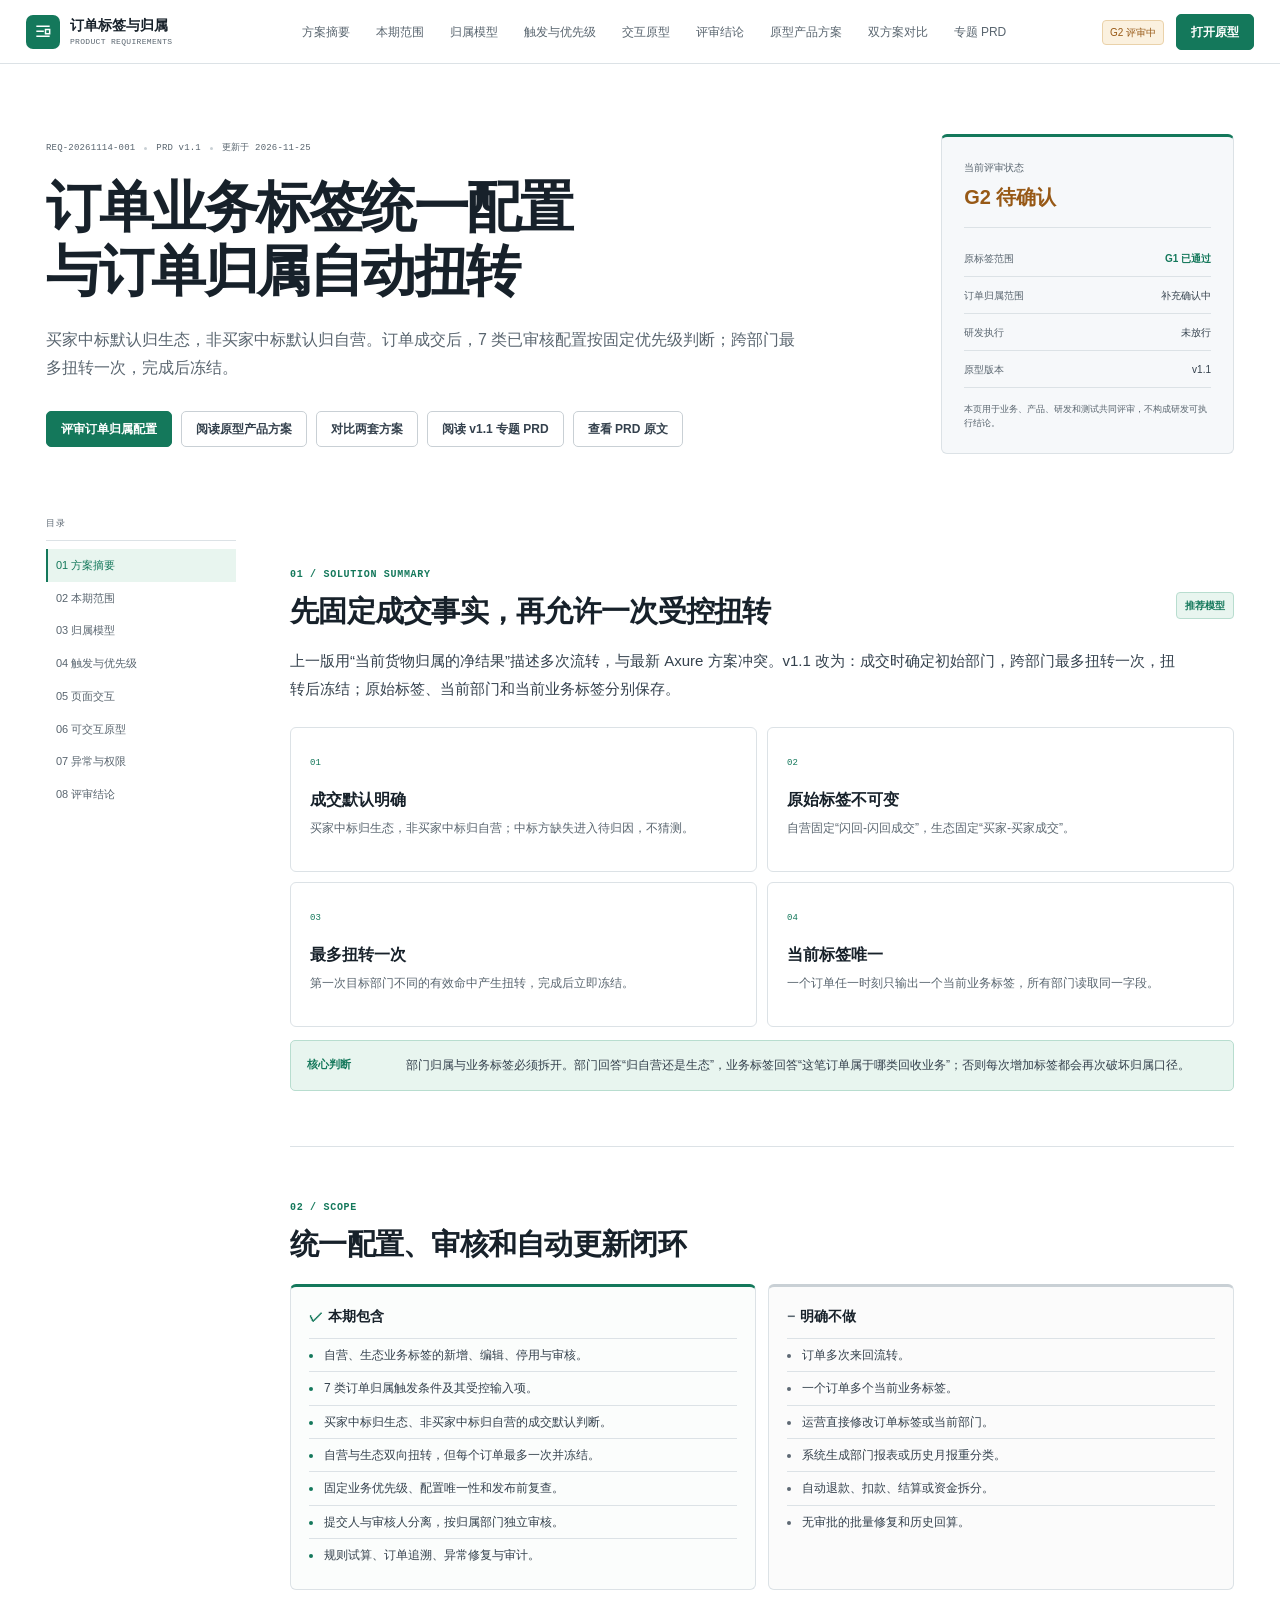
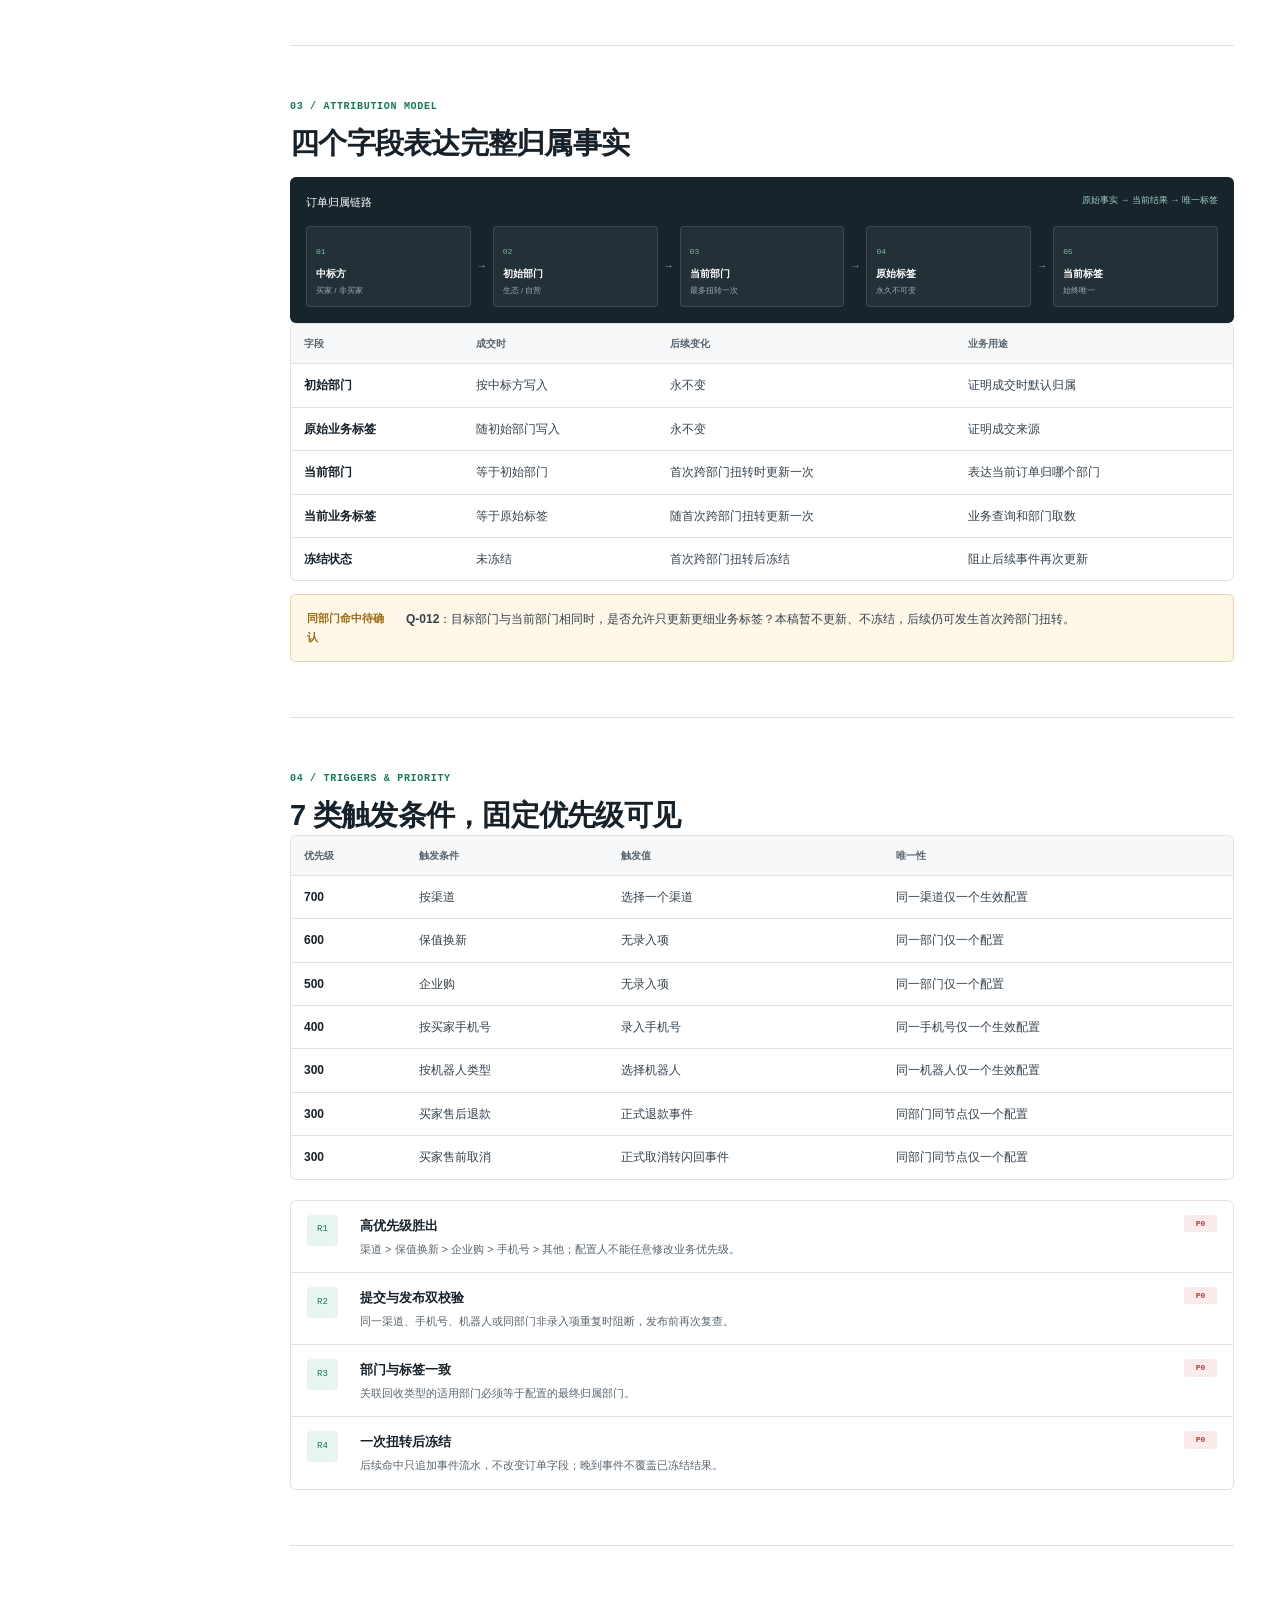
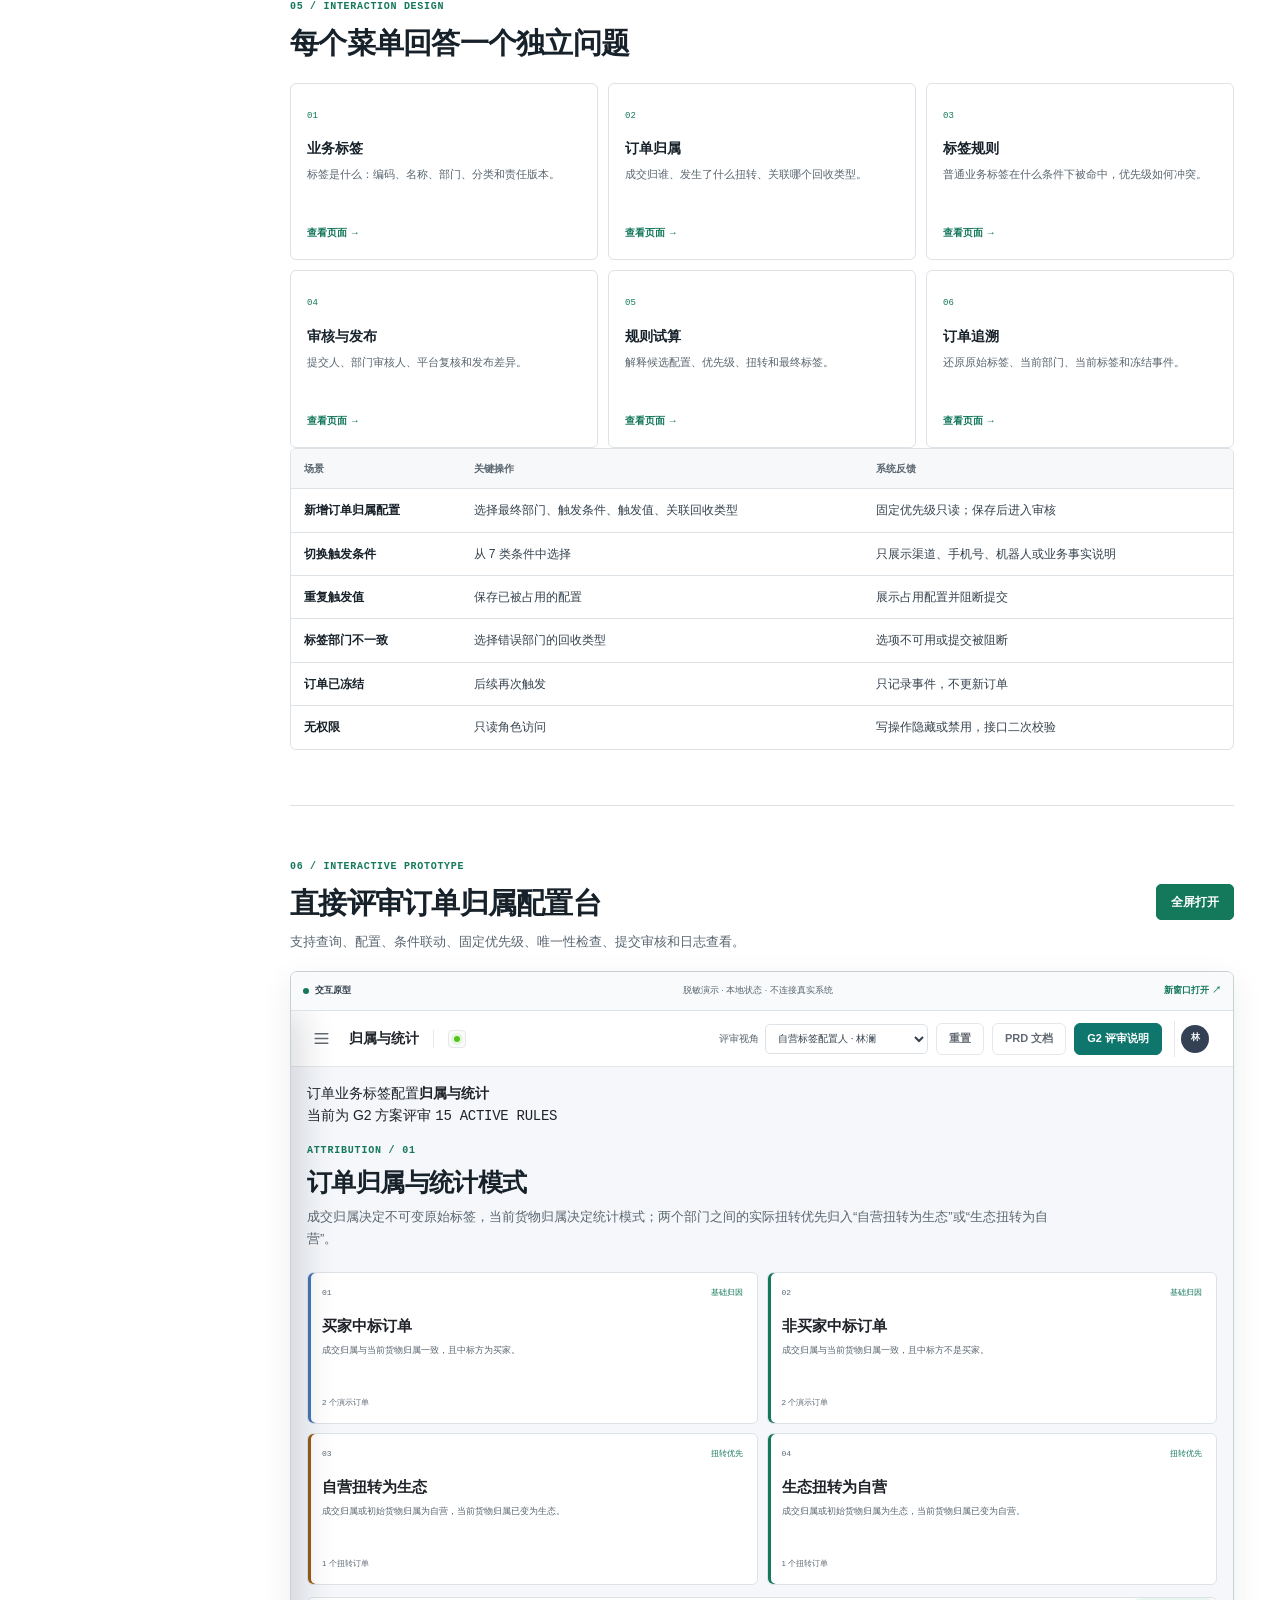
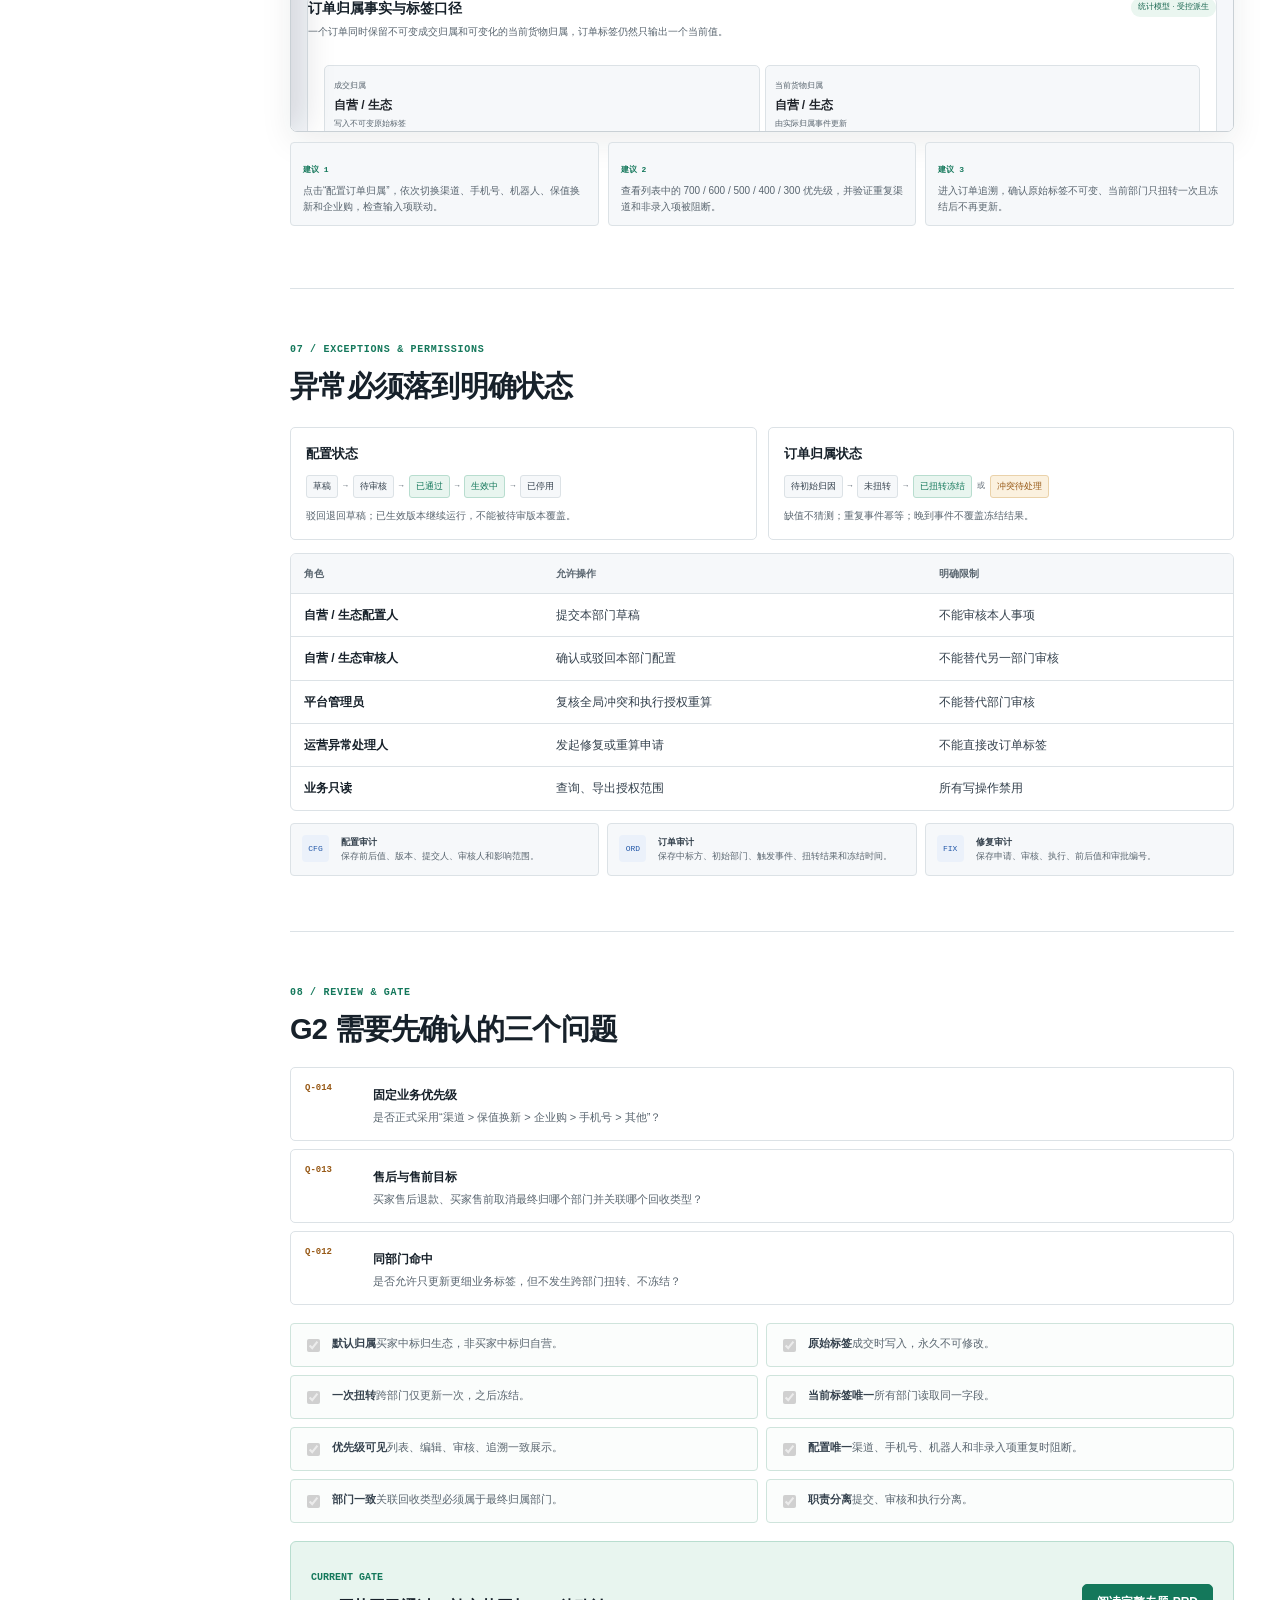
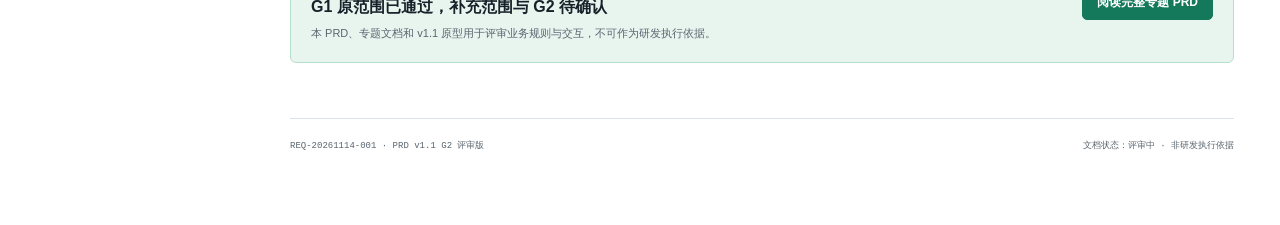
==== commit 5145e310: "feat: 新增两套订单标签方案对比" ====
--- a/index.html
+++ b/index.html
@@ -26,6 +26,7 @@
         <a href="#interaction">交互原型</a>
         <a href="#review">评审结论</a>
         <a href="./order-label-prototype-product-proposal.html">原型产品方案</a>
+        <a href="./order-label-scheme-comparison.html">双方案对比</a>
         <a href="./order-attribution-product-document.html">专题 PRD</a>
       </nav>
       <div class="header-status"><span>G2 评审中</span><a class="button button-primary" href="./prototype.html">打开原型</a></div>
@@ -40,6 +41,7 @@
           <div class="hero-actions">
             <a class="button button-primary" href="./prototype.html#attribution">评审订单归属配置</a>
             <a class="button button-secondary" href="./order-label-prototype-product-proposal.html">阅读原型产品方案</a>
+            <a class="button button-secondary" href="./order-label-scheme-comparison.html">对比两套方案</a>
             <a class="button button-secondary" href="./order-attribution-product-document.html">阅读 v1.1 专题 PRD</a>
             <a class="button button-secondary" href="./prd.md">查看 PRD 原文</a>
           </div>
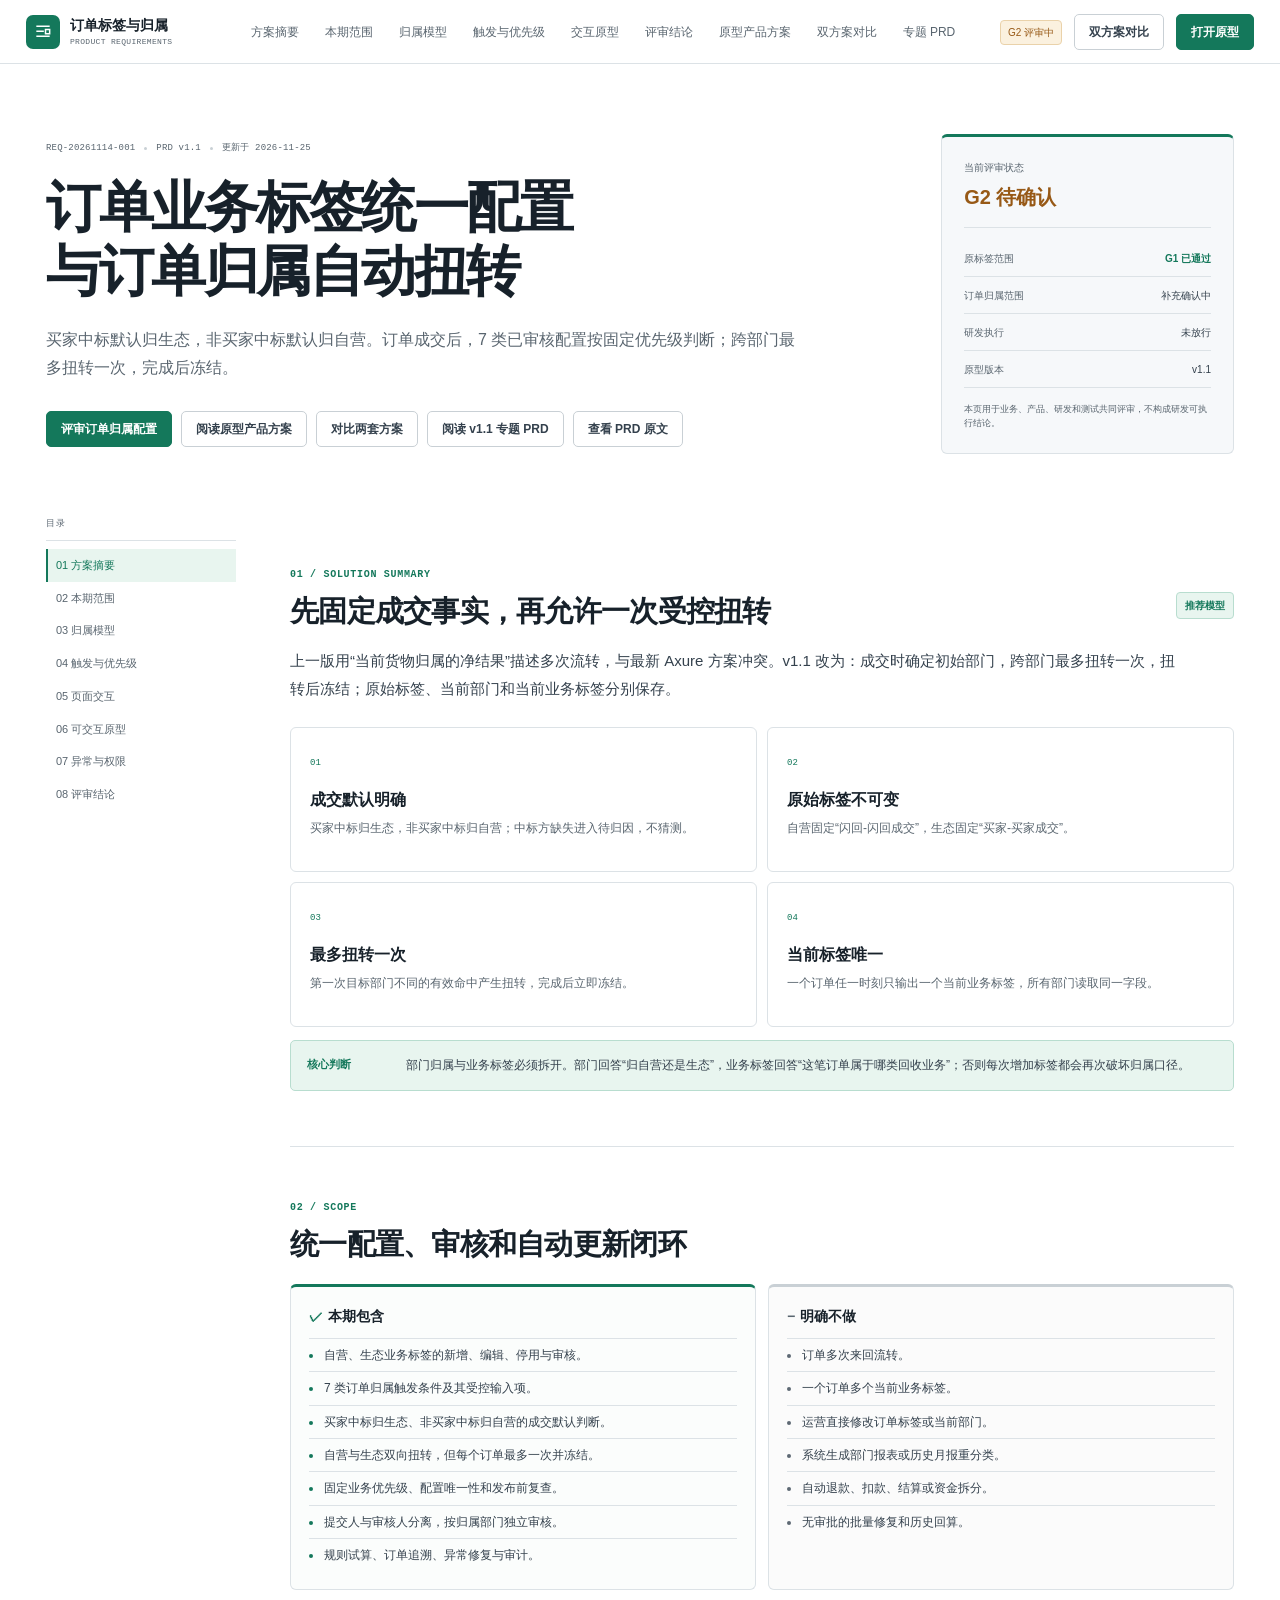
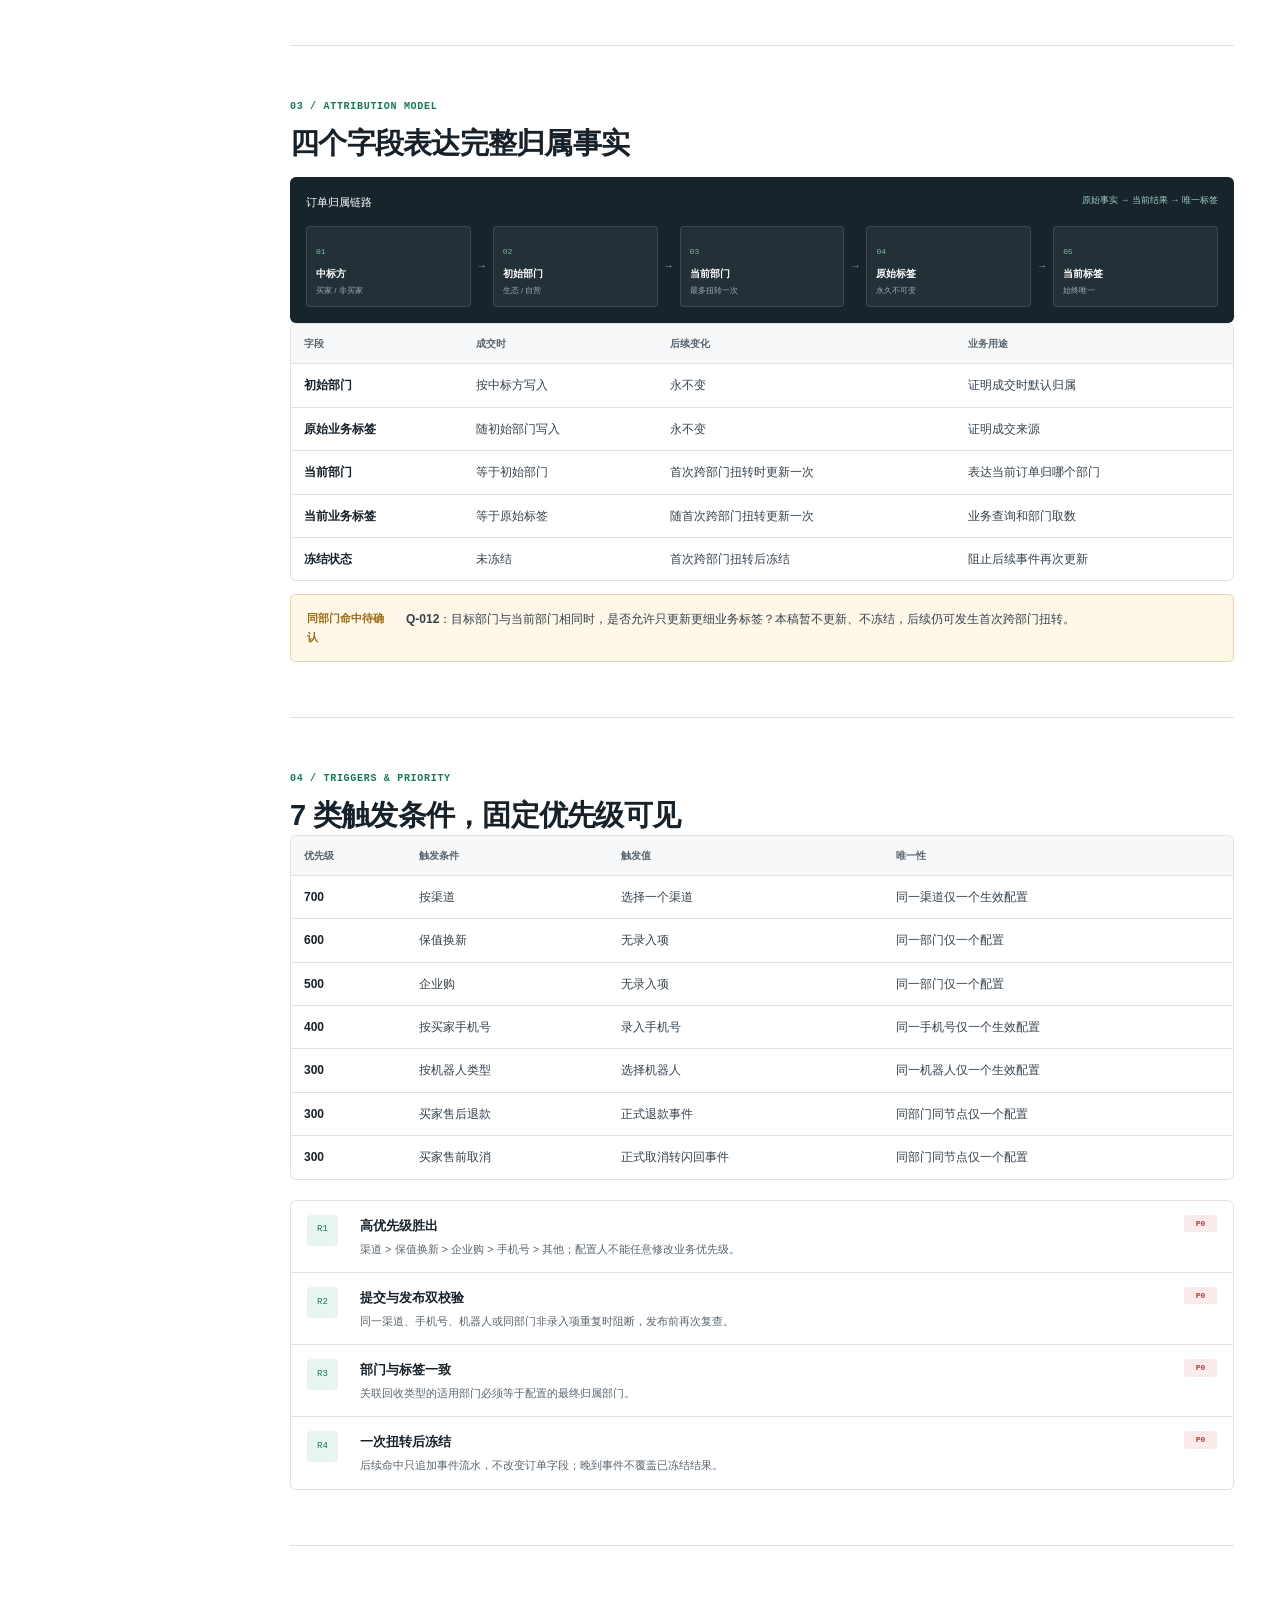
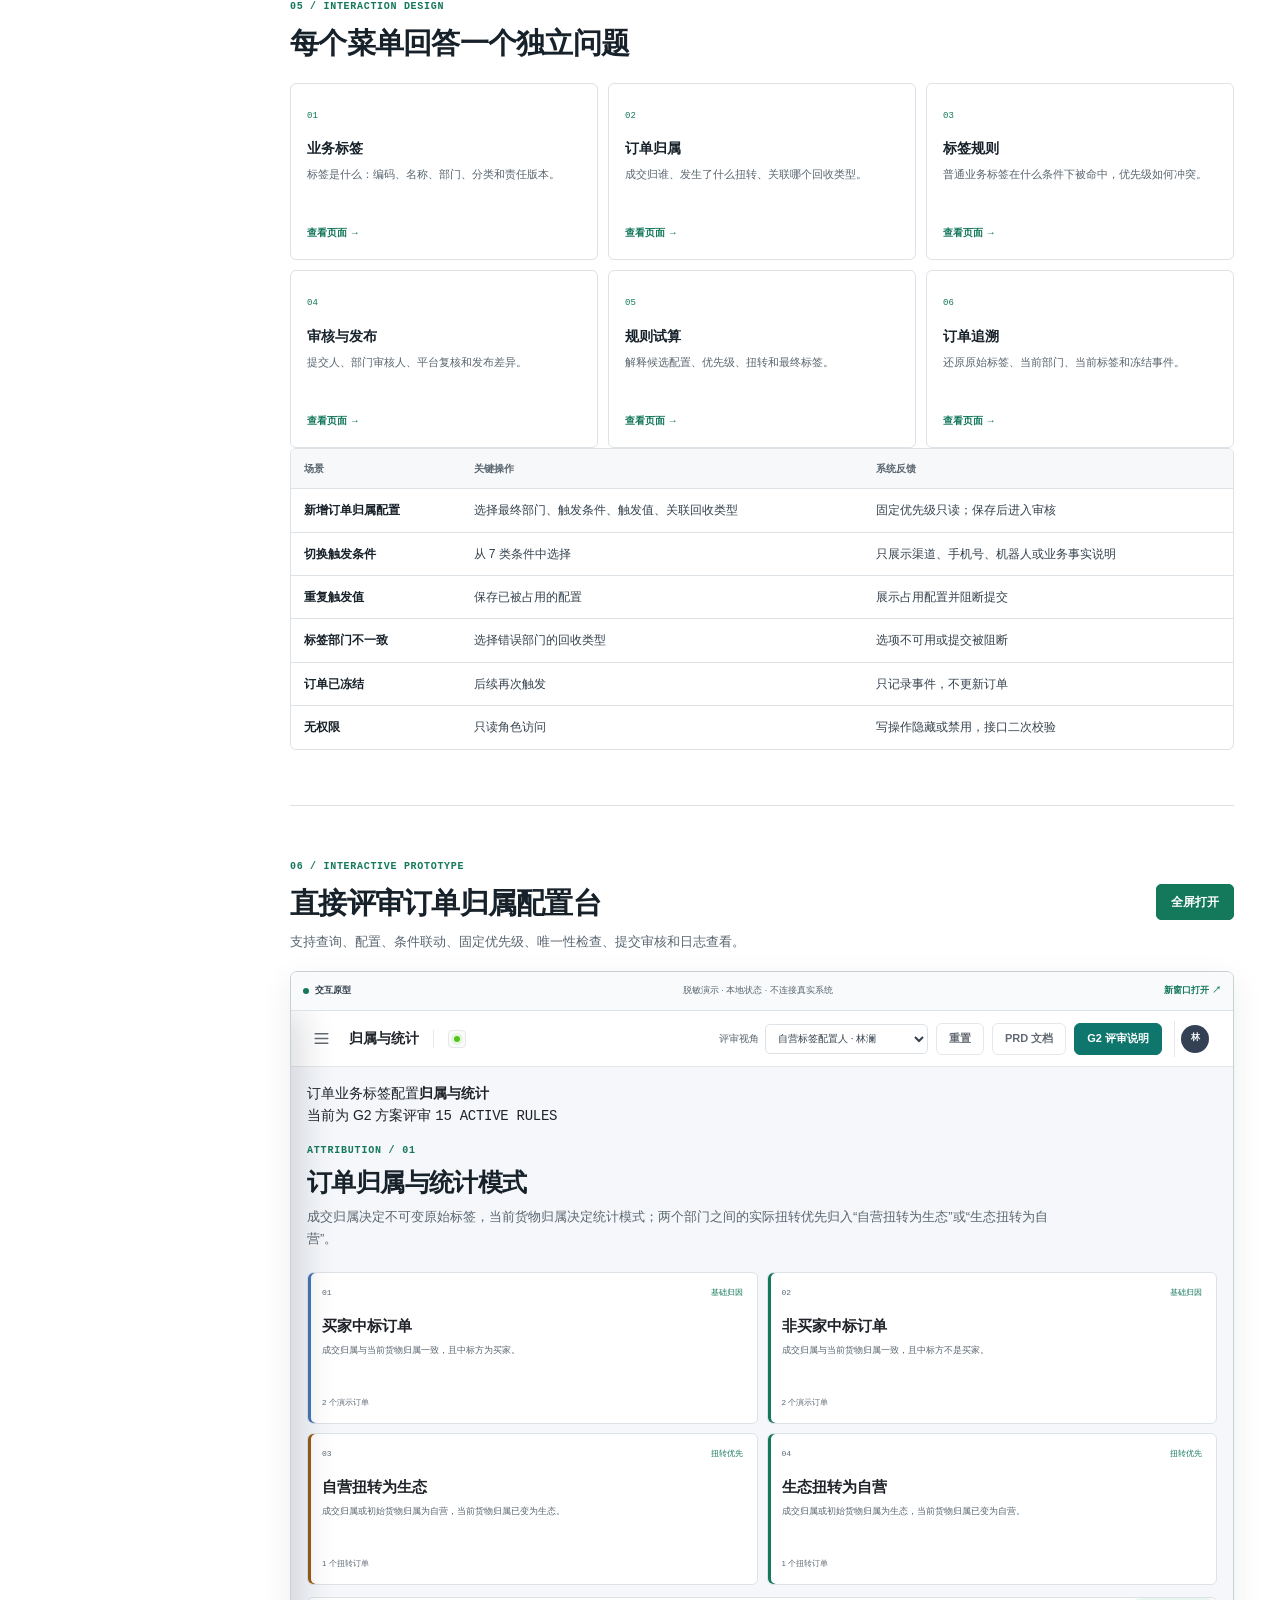
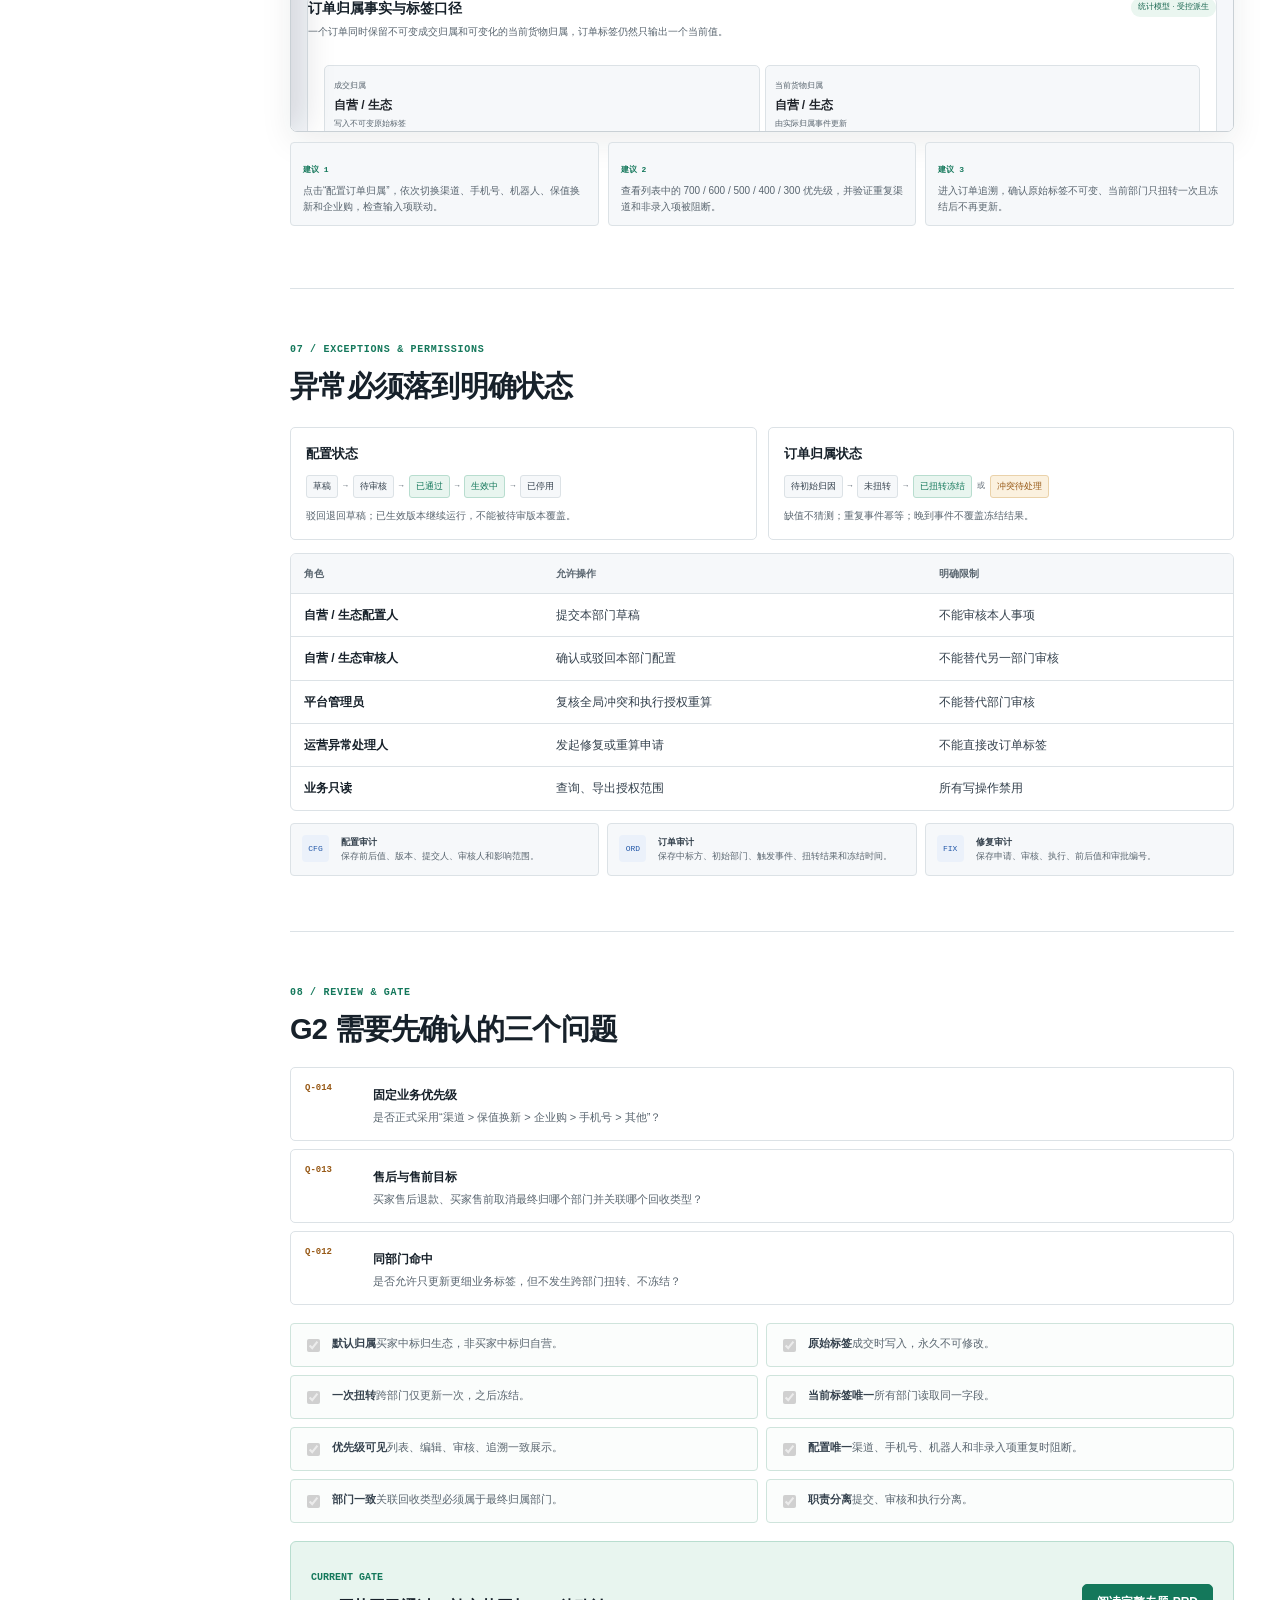
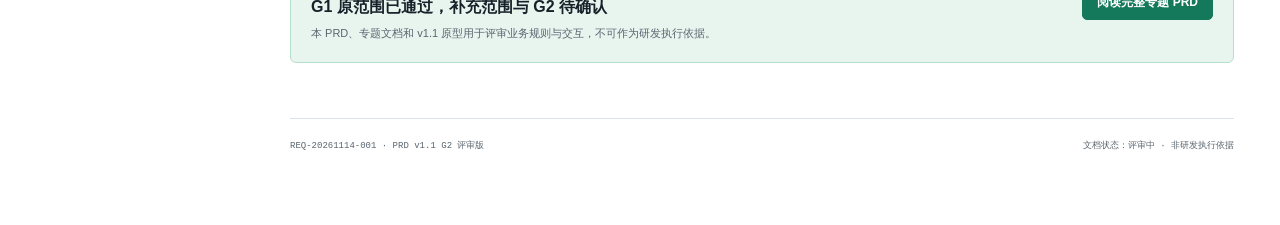
==== commit f5bdac44: "fix: 增加双方案对比顶栏入口" ====
--- a/index.html
+++ b/index.html
@@ -29,7 +29,7 @@
         <a href="./order-label-scheme-comparison.html">双方案对比</a>
         <a href="./order-attribution-product-document.html">专题 PRD</a>
       </nav>
-      <div class="header-status"><span>G2 评审中</span><a class="button button-primary" href="./prototype.html">打开原型</a></div>
+      <div class="header-status"><span>G2 评审中</span><a class="button button-secondary" href="./order-label-scheme-comparison.html">双方案对比</a><a class="button button-primary" href="./prototype.html">打开原型</a></div>
     </header>
 
     <main>
